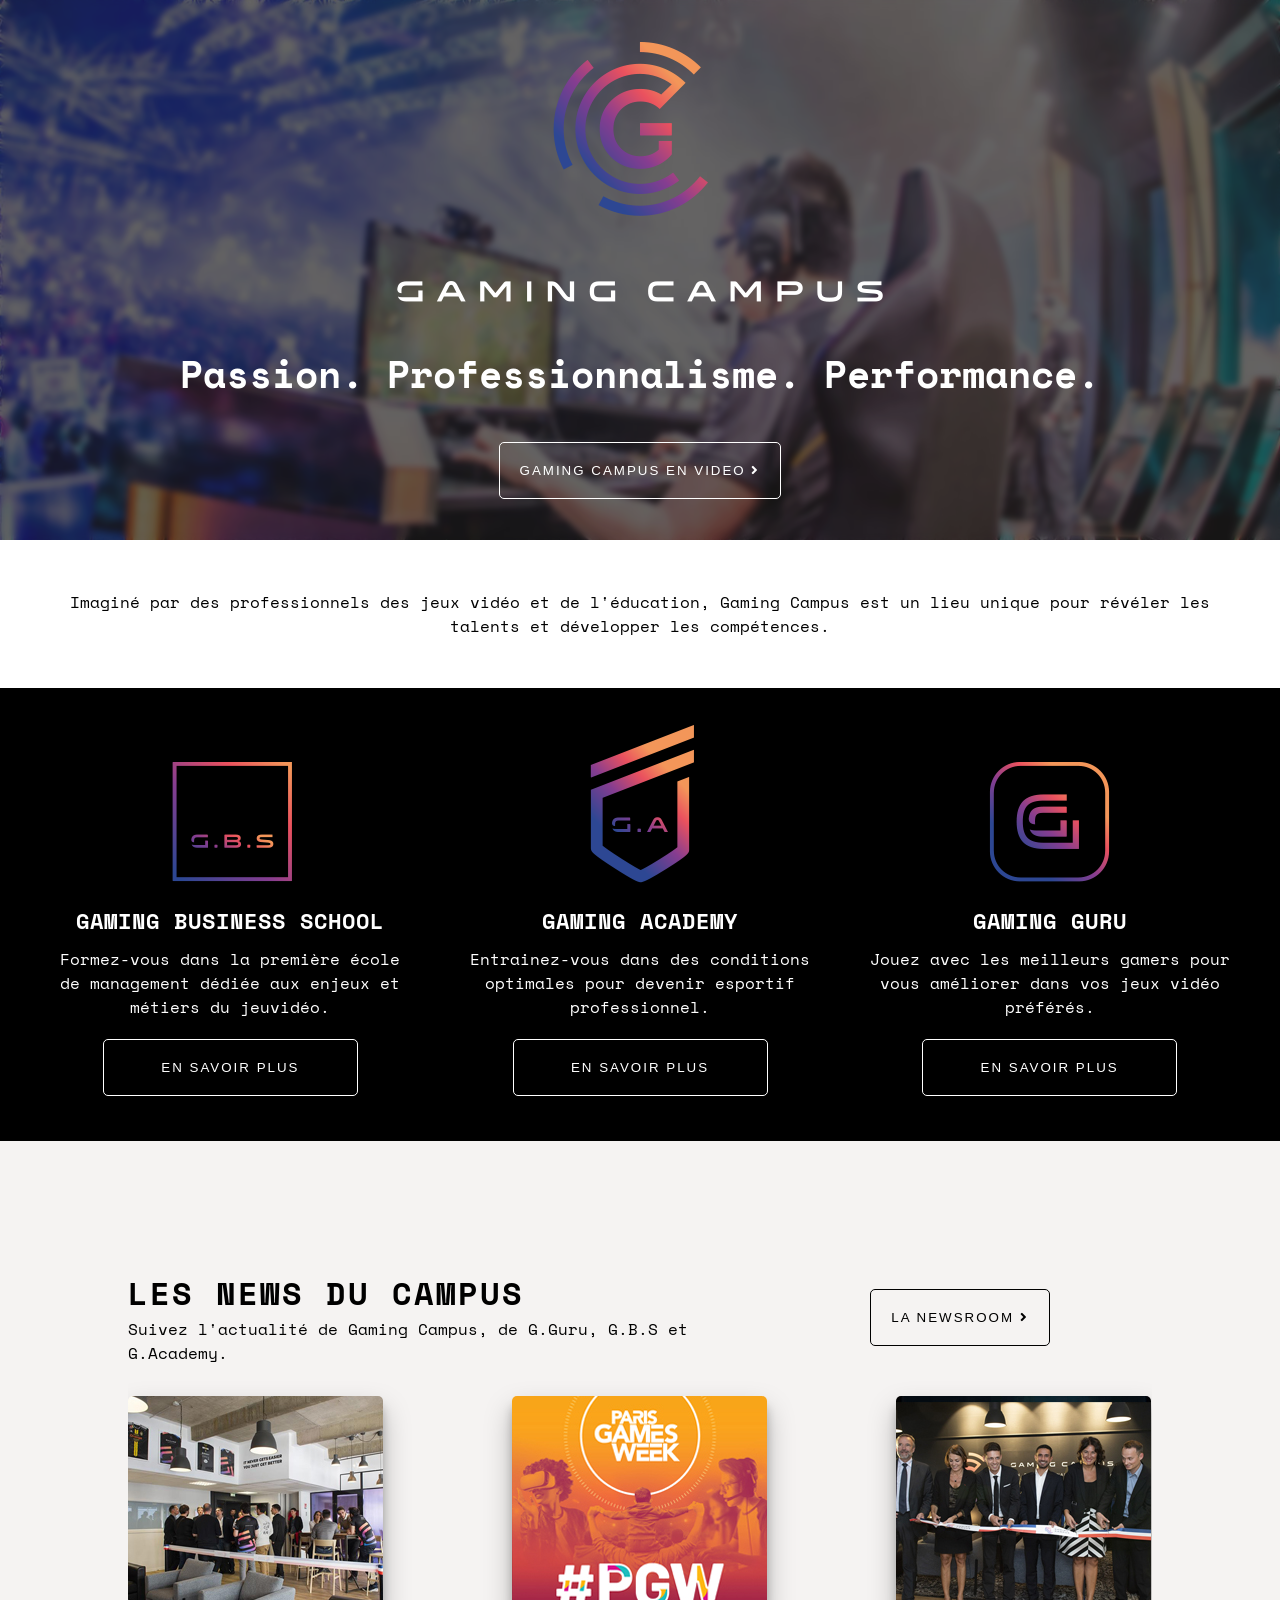
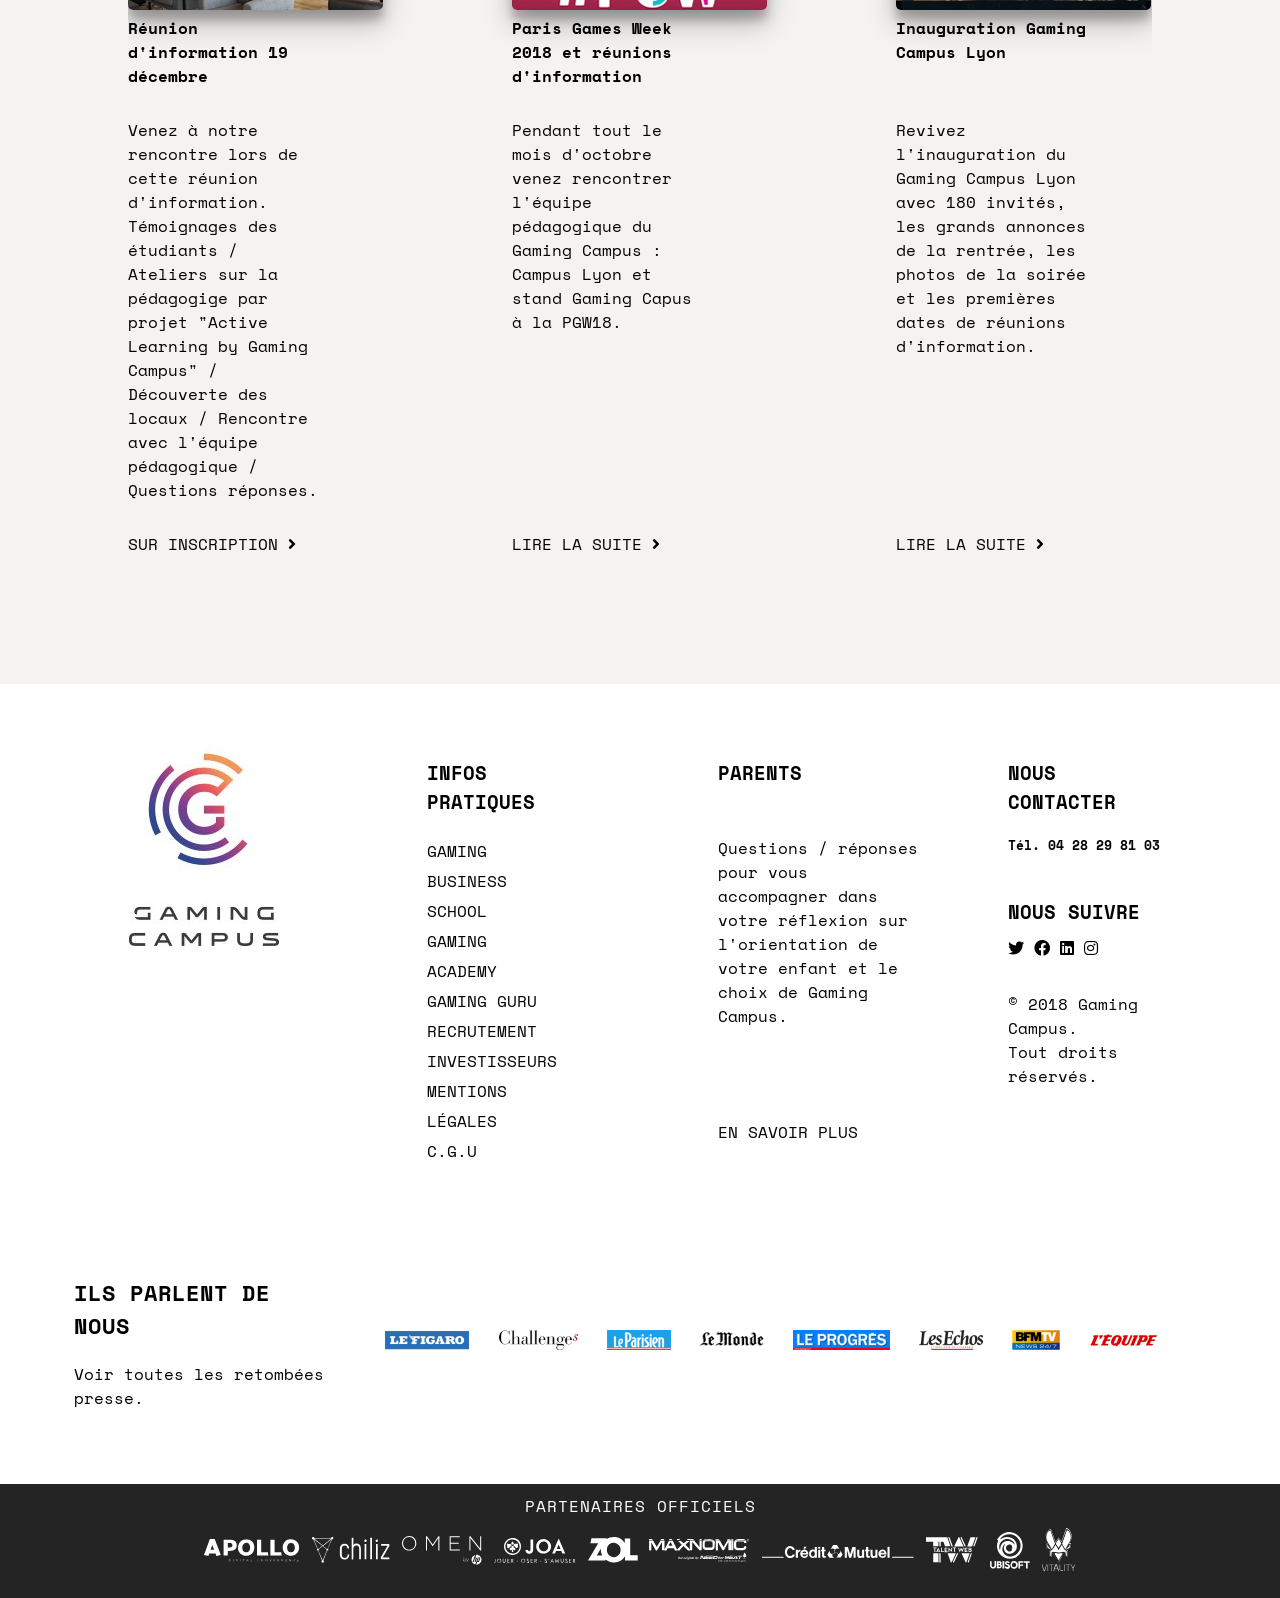
==== index.html @ 4fc49a89 "Initial commit" ====
<!DOCTYPE html>
<html lang="fr">

<head>
  <meta charset="UTF-8">
  <meta name="viewport" content="width=device-width, initial-scale=1.0">
  <meta http-equiv="X-UA-Compatible" content="ie=edge">

  <title>Gaming Campus</title>

  <link rel="stylesheet" href="https://use.fontawesome.com/releases/v5.8.2/css/all.css">
  <link href="./style.css" rel="stylesheet">
  <link rel="preconnect" href="https://fonts.googleapis.com">
  <link rel="preconnect" href="https://fonts.gstatic.com" crossorigin>
  <link href="https://fonts.googleapis.com/css2?family=Space+Mono:ital,wght@0,400;0,700;1,400;1,700&display=swap" rel="stylesheet">
  <link rel="icon" href="./assets/img/manette.png">

</head>

<body>
  <nav>
    <ul>
      <li>Accueil</li>
      <li>business school</li>
      <li>ecole esport</li>
      <li>cours de jeux vidéo</li>
      <li>le campus</li>
      <li>newsroom</li>
      <li>parents</li>
      <li class="language"><div id="language">FR</div>|<div id="language">EN</div></li>
    </ul>
  </nav>

  <header class="background-filter">
    <div class="main-header">
      <img src="./assets/img/logo-gc-hero.png" alt="logo">
      <h1>Passion. Professionnalisme. Performance.</h1>
      <button>gaming campus en video <i class="fas fa-angle-right"></i></button>
    </div>
  </header>

  <div class="header-text">
    <p>Imaginé par des professionnels des jeux vidéo et de l'éducation, Gaming Campus est un lieu unique pour révéler
      les talents et développer les compétences.</p>
  </div>

<section class="container-logo">
  <div class="cards-container">
        
      <!-- ********IMAGES******* -->
      <div class="i1">
      <img src="./assets/img/logo-gbs-home.png" alt="logo GBS">
      </div>
      <div class="i2">
      <img src="./assets/img/logo-ga-home.png" alt="logo gaming academy">
      </div>
      <div class="i3">
      <img src="./assets/img/logo-gg-home.png" alt="logo gaming guru">
      </div>
      
      <!-- ********TITLES******* -->
      <h3 class="t1">gaming business school</h3>
      <h3 class="t2">gaming academy</h3>
      <h3 class="t3">gaming guru</h3>

      <!-- ********PARAGRAPH******* -->
      <p class="p1">Formez-vous dans la première école de management dédiée aux enjeux et métiers du jeuvidéo.</p>
      <p class="p2">Entrainez-vous dans des conditions optimales pour devenir esportif professionnel.</p>
      <p class="p3">Jouez avec les meilleurs gamers pour vous améliorer dans vos jeux vidéo préférés.</p>
      
      <!-- ********BUTTON******* -->
      <button class="b1">en savoir plus</button>
      <button class="b2">en savoir plus</button>
      <button class="b3">en savoir plus</button>
      
  </div>
</section>

<section class="container-news">
  <div class="grid-news">
      
      <!-- ********HEADER-NEWS******* -->
      <div class="news">
        <h2>les news du campus</h2>
        <p>Suivez l'actualité de Gaming Campus, de G.Guru, G.B.S et G.Academy.</p>
      </div>
      <div class="newsroom">
        <button>la newsroom <i class="fas fa-angle-right"></i></button>
      </div>
      
      <div class="blank1"></div>

      <!-- ********NEW-CARD-1******* -->
      <div class="image1">
          <img src="./assets/img/ri8decembre.jpg" alt="réunion d'information">
      </div>
      <div class="title1">
        <h4>Réunion d'information 19 décembre</h4>
      </div>
      <div class="paragraphe1">
        <p>Venez à notre rencontre lors de cette réunion d'information. Témoignages des étudiants / Ateliers sur la pédagogige par projet "Active Learning by Gaming Campus" / Découverte des locaux / Rencontre avec l'équipe pédagogique / Questions réponses.</p>
      </div>
      <div class="link1">
        <a href="#">Sur inscription <i class="fas fa-angle-right"></i></a>
      </div>
      
      <!-- ********NEW-CARD-2******* -->
      <div class="image2">
        <img src="./assets/img/pgw18home.jpg" alt="inauguration GC Lyon">
      </div>
      <div class="title2">
        <h4>Paris Games Week 2018 et réunions d'information</h4>
      </div>
      <div class="paragraphe2">
        <p>Pendant tout le mois d'octobre venez rencontrer l'équipe pédagogique du Gaming Campus : Campus Lyon et stand Gaming Capus à la PGW18.</p>
      </div>
      <div class="link2">
        <a href="#">lire la suite <i class="fas fa-angle-right"></i></a>
      </div>
      
      <!-- ********NEW-CARD-3******* -->
      <div class="image3">
        <img src="./assets/img/inauguration_gaming_campus_photo.jpg" alt="inauguration GC Lyon">
      </div>
      <div class="title3">
        <h4>Inauguration Gaming Campus Lyon</h4>
      </div>
      <div class="paragraphe3">
        <p>Revivez l'inauguration du Gaming Campus Lyon avec 180 invités, les grands annonces de la rentrée, les photos de la soirée et les premières dates de réunions d'information.</p>
      </div>
      <div class="link3">
        <a href="#">lire la suite <i class="fas fa-angle-right"></i></a>
      </div>
      
  </div>
</section>

<section class="contact">
  <div class="contact-container">
      
      <!-- * *************main-logo****** * -->
      <div class="contact-img">
        <img src="./assets/img/logo-gc-footer.jpg" alt="logo-end">
      </div>
      
      <!-- /* *************info****** */ -->
      <h5 class="title-info">infos pratiques</h5>
      <ul class="infos-p">
        <li><a href="#">Gaming Business School</a></li>
        <li><a href="#">Gaming Academy</a></li>
        <li><a href="#">Gaming Guru</a></li>
        <li><a href="#">Recrutement</a></li>
        <li><a href="#">Investisseurs</a></li>
        <li><a href="#">Mentions légales</a></li>
        <li><a href="#">C.G.U</a></li>
      </ul>
      
      <!-- /* *************parent****** */ -->
      <h5 class="title-parent">parents</h5>
      <p class="parent-p">Questions / réponses pour vous accompagner dans votre réflexion sur l'orientation de votre enfant et le choix de Gaming Campus.</p>
      <a class="link-parent" href="#">En savoir plus</a>
      
      <!-- /* *************contact****** */ -->
      <h5 class="title-contact">nous contacter</h5>
      <div class="num-mail">
        <h6>Tél. 04 28 29 81 03</h6>
      </div>
      <div class="network">
        <h5>nous suivre</h5>
        <div class="footer-logos">
        <i class="fab fa-twitter"></i>
        <i class="fab fa-facebook"></i>
        <i class="fab fa-linkedin"></i>
        <i class="fab fa-instagram"></i>
        </div>
      </div>
      
      <div class="copyright">
        <p>© 2018 Gaming Campus.</p>
        <p>Tout droits réservés.</p>
      </div>
    
      <div class="blank"></div>

<!-- /* *************text-foot****** */ -->
      <div class="medias-text">
          <h3>ils parlent de nous</h3>
          <p>Voir toutes les retombées presse.</p>
      </div>

<!-- /* *************logo-foot****** */ -->
      <div class="medias-logos">
          <span class="img">
            <img src="./assets/img/figaro.png" alt="le figaro">
          </span>
          <span class="img">
            <img src="./assets/img/challenges.png" alt="challenges">
          </span>
          <span class="img">
            <img src="./assets/img/leparisien.png" alt="le parisien">
          </span>
          <span class="img">
            <img src="./assets/img/lemonde.png" alt="le monde">
          </span>
          <span class="img">
            <img src="./assets/img/progres.png" alt="le progrès">
          </span>
          <span class="img">
            <img src="./assets/img/echos.png" alt="les echos">
          </span>
          <span class="img">
            <img src="./assets/img/bfm.png" alt="BFM tv">
          </span>
          <span class="img">
            <img src="./assets/img/lepoint.png" alt="l'équipe">
          </span>
          <div class="img">
          </div>
      </div>
      
  </div>
</section>

<footer>
      <h3>partenaires officiels</h3>
      <ul>
        <li><img src="./assets/img/apollo.png" alt="apollo"></li>
        <li><img src="./assets/img/chiliz.png" alt="chiliz"></li>
        <li><img src="./assets/img/omen.png" alt="omen"></li>
        <li><img src="./assets/img/joa.png" alt="joa"></li>
        <li><img src="./assets/img/zol.png" alt="zol"></li>
        <li><img src="./assets/img/maxonomic.png" alt="maxndmic"></li>
        <li><img src="./assets/img/credit-mutuel.png" alt="credit mutuel"></li>
        <li><img src="./assets/img/talent-web.png" alt="TW"></li>
        <li><img src="./assets/img/ubisoft.png" alt="ubisoft"></li>
        <li><img src="./assets/img/vitality.png" alt="vitality"></li>
      </ul>
</footer>


</body>

</html>
---- style.css ----
* {
  box-sizing: border-box;
  padding: 0;
  margin: 0;
  outline: none;
}


body {
  font-family: "Space Mono", monospace;
  font-size: 1em;
  background-color: rgb(255, 255, 255);
}

ul {
  list-style-type: none;
}

p {
  padding: 0 20px;
}

/* ***************TITLES*************** */
h1 {
  color: white;
  margin: 20px 0;
  padding: 0 20px;
  font-size: 2.4rem;
  text-align: center;
}

h2 {
  color: rgb(0, 0, 0);
  text-transform: uppercase;
  font-size: 2rem;
  letter-spacing: 2px;
}

h3 {
  color: rgb(255, 255, 255);
  text-transform: uppercase;
  letter-spacing: 1px;
  font-size: 1.4rem;
  padding: 10px 10px;
}

h5 {
    font-size: 1.2rem;
    text-transform: uppercase;
    padding: 10px 0;
}

h6 {
  font-size: 0.8rem;
}

/* ***************BUTTON*************** */
button {
  border: 1px solid white;
  border-radius: 5px;
  text-decoration: none;
  text-transform: uppercase;
  color: white;
  background-color: transparent;
  padding: 20px 20px;
  margin: 20px 0;
  letter-spacing: 2px; 
  transition: transform 0.6s ease;     
}

button:hover {
  background-color: white;
  color: black;
  transform: scale(1.2);
}

/* ***************ANCHOR*************** */
a, a:visited {
  text-decoration: none;
  color: black;
  text-transform: uppercase;
  transition: letter-spacing 0.8s ease;
}

a:hover {
    color:rgb(16, 81, 244) ;
}

/* **********NAV-BAR************** */
nav {
  display: flex;
  justify-content: center;
  overflow: hidden;
  width: 100%;
}

nav ul {
  display: flex;
  justify-content: space-around;
  width: 80%;
  max-width: 1200px;
} 

nav li {
  display: flex;
  align-items: center;
  min-height: 10dvh;
  font-weight: 700;
  text-transform: uppercase;
  letter-spacing: 1px;
  box-shadow: inset 0 4px 0 transparent;
  transition: font-size 0.3s ease;
}

nav li:hover {
  box-shadow: inset 0 4px 0 rgb(16, 81, 244);
  color: rgb(16, 81, 244);
  transition: 0.8s;
  font-size: 1.4rem;
} 


/* ***************FR-EN*************** */
.language:hover {
  box-shadow: inset 0 4px 0 rgba(16, 81, 244, 0);
  transition: 0s;
  color: black;
}

.language {
  align-self: center;
  background-color: rgb(196, 193, 193);
  color: black;
  border-radius: 50px;
  padding: 0 20px;
  min-height: 30%;
  box-shadow: inset 0 4px 0 transparent;
} 

#language {
  align-self: center;
  background-color: rgb(196, 193, 193);
  min-height: 30%;
  box-shadow: inset 0 4px 0 transparent;
  transition: font-size 0.3s ease;
}  

#language:hover {
  transition: 0.4s;
  color: white;
  font-size: 1.4rem;
}

/* **************HEADER*************************** */

header {
  background-image: url(./assets/img/bg.jpg);
  background-position: center;
  overflow: hidden;
}

.background-filter::after {
  -webkit-backdrop-filter: blur(3px);
  backdrop-filter: blur(3px);
  content: "";
  display: block;
  position: absolute;
  width: 100%; height: 100%;
  top: 0;
  background-color: rgba(150, 147, 147, 0.145);
}
  
.background-filter {
  position: relative;
}

.main-header {
  display: flex;
  flex-direction: column;
  justify-content: center;
  align-items: center;
  min-height: 60dvh;
  position: relative;
  z-index: 1;
}

.main-header img {
  padding: 20px;
}

#logo {
    margin: 10px 0;
}

/* ***************HEADER-TEXT***************** */

.header-text {
  display: flex;
  justify-content: center;
  align-items: center;
  text-align: center;
}

.header-text p {
  padding: 50px;
}

/* **************SECTION-CARDS***************** */
.container-logo {
  background-color: rgb(0, 0, 0);
  display: grid;
  justify-content: center;
  padding: 2%;
}

.cards-container {
  display: grid;
  overflow: hidden;
  grid-template-columns: repeat(12, auto);
  grid-template-rows: repeat(5, auto);
  grid-template-areas: 
  ". i1 i1 . . i2 i2 . . i3 i3 ."
  "t1 t1 t1 t1 t2 t2 t2 t2 t3 t3 t3 t3"
  "p1 p1 p1 p1 p2 p2 p2 p2 p3 p3 p3 p3"
  ". b1 b1 . . b2 b2 . . b3 b3 .";
  text-align: center;
  max-width: 1800px;
}

.i1, .i2, .i3,.b1, .b2, .b3, .t1, .t2, .t3, .p1, .p2, .p3 {
  display: grid;
  justify-content: center;
  align-items: center;
}

.i1, .i2, .i3 {
  padding: 10px 0;
}

.p1, .p2, .p3 {
  color: white;
}

  /* *********logo-card******** */
  .i1 {
    grid-area: i1 ;
  }
  .i2 {
    grid-area: i2 ;
  }
  .i3 {
    grid-area: i3 ;
  }

  /* *********title-card******** */
  .t1 {
    grid-area: t1;
  }
  .t2 {
    grid-area: t2 ;
  }
  .t3 {
    grid-area: t3 ;
  }

  /* *********p-card******** */
  .p1 {
    grid-area: p1 ;
  }
  .p2 {
    grid-area: p2 ;
  }
  .p3 {
    grid-area: p3 ;
  }

  /* *********button-card******** */
  .b1 {
    grid-area: b1;
  }

  .b2 {
    grid-area: b2;
  }

  .b3 {
    grid-area: b3;
  }

/* *****************SECTION-NEWS****************** */
.container-news {
  display: grid;
  justify-content: center;
  align-items: center;
  padding: 10%;
  background-color: rgb(245, 243, 242);
}

.container-news p {
  padding: 0;
}

.paragraphe1 p,  .paragraphe2 p, .paragraphe3 p{
  padding: 30px 0;
}

.grid-news img {
  border-radius: 5px;
  box-shadow: rgba(0, 0, 0, 0.25) 0px 14px 28px, rgba(0, 0, 0, 0.22) 0px 10px 10px;
}

.grid-news {
  display: grid;
  overflow: hidden;
  max-width: 1800px;
  grid-template-columns: repeat(16, 1fr);
  grid-template-rows: repeat(13, auto);
  grid-template-areas: 
  "n1 n1 n1 n1 n1 n1 n1 n1 n1 n1 b1 b1 b1 b1 b1 b1"
  "bl bl bl bl bl bl bl bl bl bl bl bl bl bl bl bl"
  "i1 i1 i1 i1 . . i2 i2 i2 i2 . . i3 i3 i3 i3"
  "i1 i1 i1 i1 . . i2 i2 i2 i2 . . i3 i3 i3 i3"
  "i1 i1 i1 i1 . . i2 i2 i2 i2 . . i3 i3 i3 i3"
  "i1 i1 i1 i1 . . i2 i2 i2 i2 . . i3 i3 i3 i3"
  "h1 h1 h1 . . . h2 h2 h2 . . . h3 h3 h3 ."
  "p1 p1 p1 . . . p2 p2 p2 . . . p3 p3 p3 ."
  "p1 p1 p1 . . . p2 p2 p2 . . . p3 p3 p3 ."
  "p1 p1 p1 . . . p2 p2 p2 . . . p3 p3 p3 ."
  "l1 l1 l1 l1 . . l2 l2 l2 . . . l3 l3 l3 l3";
}

  /* **************header_news_1************* */

  .news {
    grid-area: n1;
  }

  .newsroom {
    grid-area: b1;
    display: grid;
    justify-content: center;
  }

  .newsroom button {
    color: black;
    border-color: black;
  }
  
  .newsroom button:hover {
    background-color: black;
    color: rgb(255, 255, 255);
    transform: scale(1.2);
  }

  .blank1 {
    padding: 15px;
    grid-area: bl;
  }

  /* **************card_news_1************* */

  .image1 {
    grid-area: i1;
  }
  .title1 {
    grid-area: h1;
  }
  .paragraphe1 {
    grid-area: p1;
  }
  .link1 {
    grid-area: l1;
  }
  /* **************card_news_2************* */

  .image2 {
    grid-area: i2;
  }
  .title2 {
    grid-area: h2;
  }
  .paragraphe2 {
    grid-area: p2;
  }
  .link2 {
    grid-area: l2;
  }
  /* **************card_news_3************* */

  .image3 {
    grid-area: i3;
  }
  .title3 {
    grid-area: h3;
  }
  .paragraphe3 {
    grid-area: p3;
  }
  .link3 {
    grid-area: l3;
  }

/* *****************CONTACT****************** */
.contact {
  display: grid;
  justify-content: center;
  align-content: center;
}

.contact-container {
  display: grid;
  overflow: hidden;
  max-width: 1800px;
  grid-template-columns: repeat(16, 1fr);
  grid-template-rows: repeat(8, auto);
  grid-template-areas: 
  ". i1 i1 . . t1 t1 . . t2 t2 . . t3 t3 ."
  ". i1 i1 . . p1 p1 . . p2 p2 p2 . num num num"
  ". i1 i1 . . p1 p1 . . p2 p2 p2 . net net net"
  ". i1 i1 . . p1 p1 . . p2 p2 p2 . cop cop cop"
  ". . . . . p1 p1 . . l1 l1 l1 . . . ."
  "bl bl bl bl bl bl bl bl bl bl bl bl bl bl bl bl"
  "med med med med log log log log log log log log log log log log"
  "med med med med log log log log log log log log log log log log";
  padding: 5%;
  gap: 10px;
}

  /* *************main-logo****** */
  .contact-img {
    display: grid;
    justify-content: center;
    grid-area: i1;
  }

  /* *************info****** */
  .title-info {
    grid-area: t1;
    
  }

  .infos-p {
    grid-area: p1;
  }

  .infos-p li {
    line-height: 30px;
  }

  /* *************parent****** */
  .title-parent {
    grid-area: t2;
  }
  .parent-p {
    grid-area: p2;
    padding: 0;
  }
  .link-parent {
    grid-area: l1;
  }


  /* *************contact****** */
  .title-contact{
    grid-area: t3;
  }
  .num-mail {
    grid-area: num;
    text-wrap: wrap;
  }
  .network {
    grid-area: net;
  }
  .copyright{
    grid-area: cop;
  }
  .copyright p {
    padding: 0;
  }

/* *********blank******** */
  .blank {
  grid-area: bl;
  padding: 40px;
  }

  /* *************text-foot****** */
  .medias-text {
    grid-area: med;
  }

  .medias-text h3, .medias-text p {
    color: black;
    padding: 10px 10px;
  }


  /* *************logo-foot****** */
  .medias-logos{
    display: flex;
    justify-content: space-evenly;
    align-self: center;
    flex-wrap: wrap;
    grid-area: log;
  }

/* *****************FOOTER************* */

footer {
  background-color: rgb(37, 36, 36);
  display: flex;
  flex-direction: column;
  align-items: center;
  justify-content: center;
  padding: 0 0 20px 0;
}

footer h3 {
  font-size: 1rem;
  font-weight: 200;
  padding: 20 0 20px 0;
}


footer ul {
  display: flex;
  flex-wrap: wrap;
  align-items: center;
  justify-content: space-evenly;
  width: 70%;
  max-width: 1800px;
}

@media screen and (max-width: 1300px) {
  nav {
    height: 0;
  }
}

@media screen and (max-width: 890px) {
  .cards-container {
    display: grid;
    grid-template-columns: repeat(4, 1fr);
    grid-template-rows: repeat(12, auto);
    grid-template-areas: 
    ". i1 i1 ."
    " . t1 t1 ."
    ". p1 p1 ."
    ". b1 b1 ."
    ". i2 i2 ."
    " . t2 t2 ."
    ". p2 p2 ."
    ". b2 b2 ."
    ". i3 i3 ."
    " . t3 t3 ."
    ". p3 p3 ."
    ". b3 b3 ."
   ;
    text-align: center;
  }
}

@media screen and (max-width: 890px) {

   .grid-news {
    display: grid;
    gap: 10px;
    grid-template-columns: repeat(4, 1fr);
    grid-template-rows: repeat(14, auto);
    grid-template-areas:
    "n1 n1 n1 n1"
    ". b1 b1 ."
    ". i1 i1 ."
    "h1 h1 h1 h1"
    "p1 p1 p1 p1"
    "l1 l1 l1 l1"
    ". i2 i2 ."
    "h2 h2 h2 h2"
    "p2 p2 p2 p2"
    "l2 l2 l2 l2"
    ". i3 i3 ."
    "h3 h3 h3 h3"
    "p3 p3 p3 p3"
    "l3 l3 l3 l3"
    ;
   }
   .contact-img img {
    height: 0;
   }

   .contact-container {
    display: grid;
    grid-template-columns: repeat(8,1fr);
    grid-template-rows: repeat(8,auto);
    grid-template-areas: 
    ". t2 t2 . . . t1 t1"
    ". p2 p2 p2 . . p1 p1"
    ". l1 l1 . . . . ."
    ". t3 t3 . . . net net"
    ". num num num . . cop cop"
    ". med med med med log log log"
    ". med med med med log log log"
    ". med med med med log log log";
   }
}


@media screen and (max-width: 530px) {
  .main-header img {
    width: 100%;
  }
}
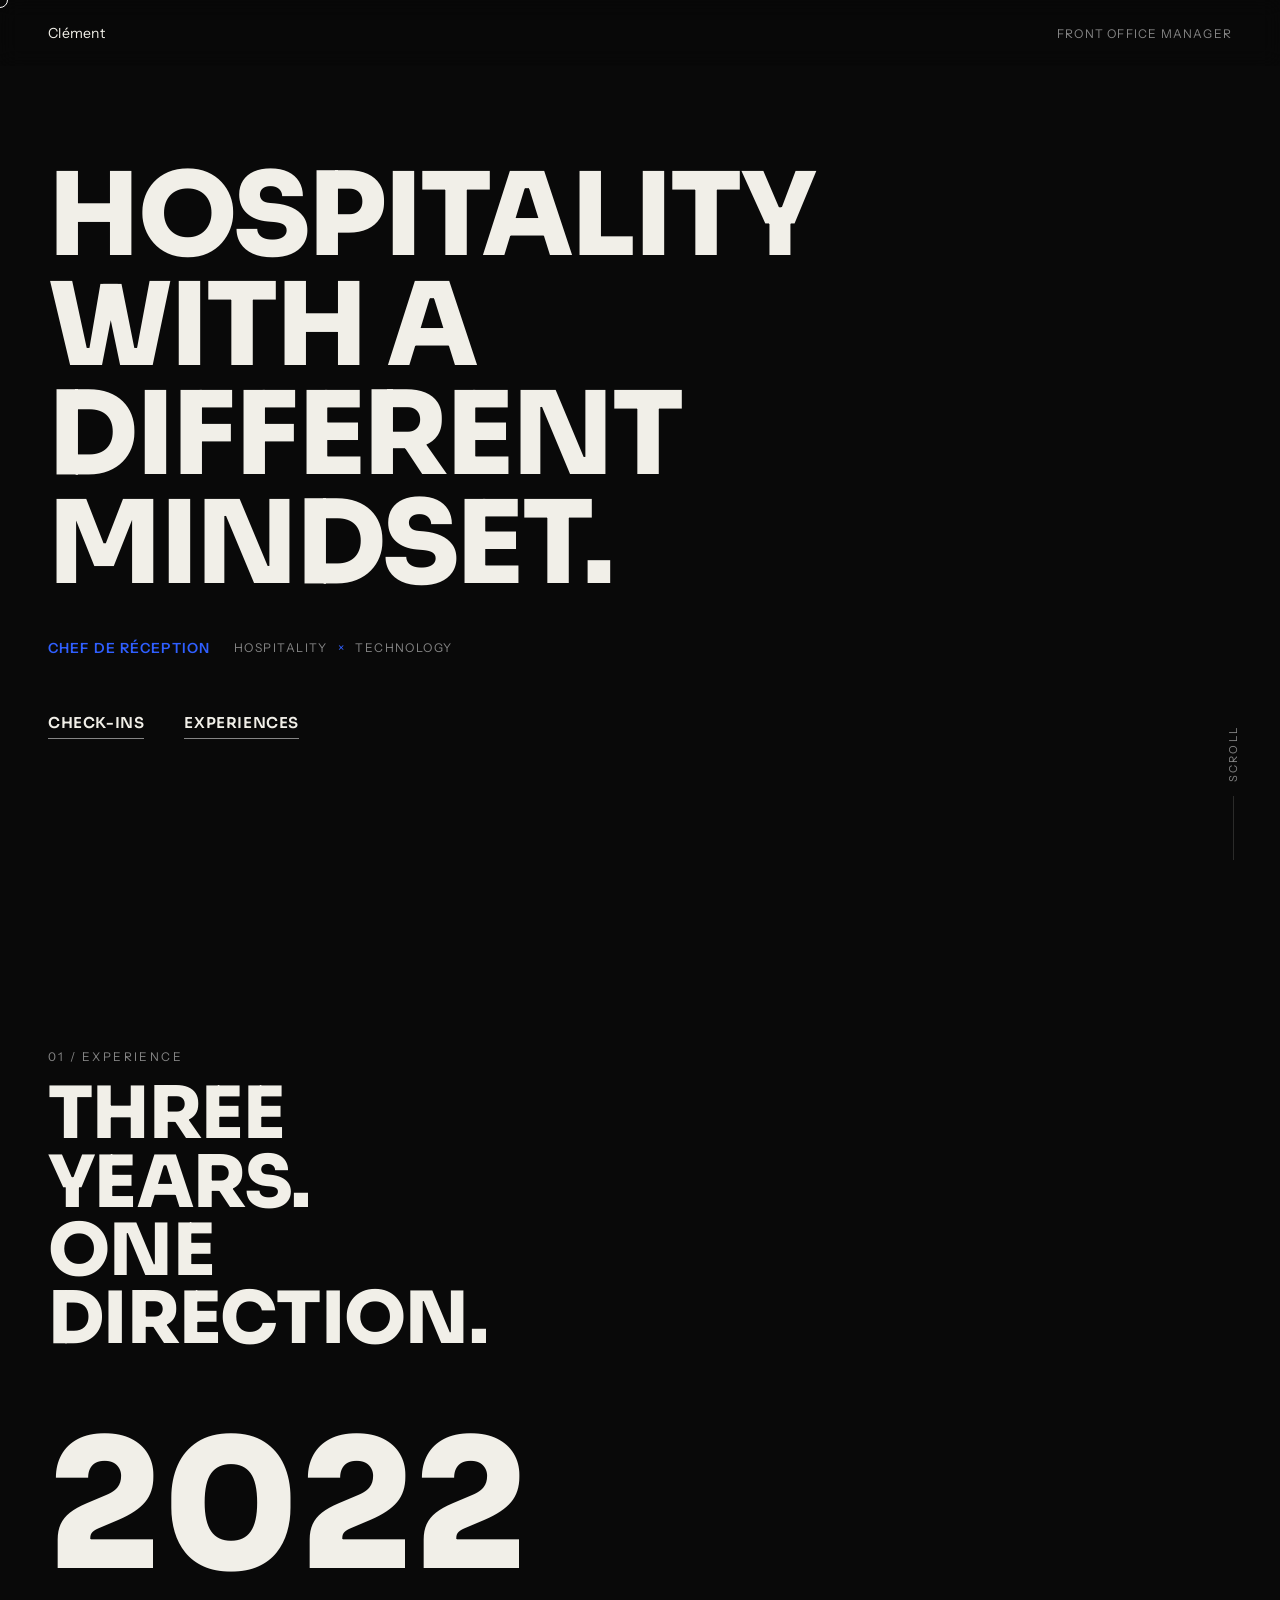
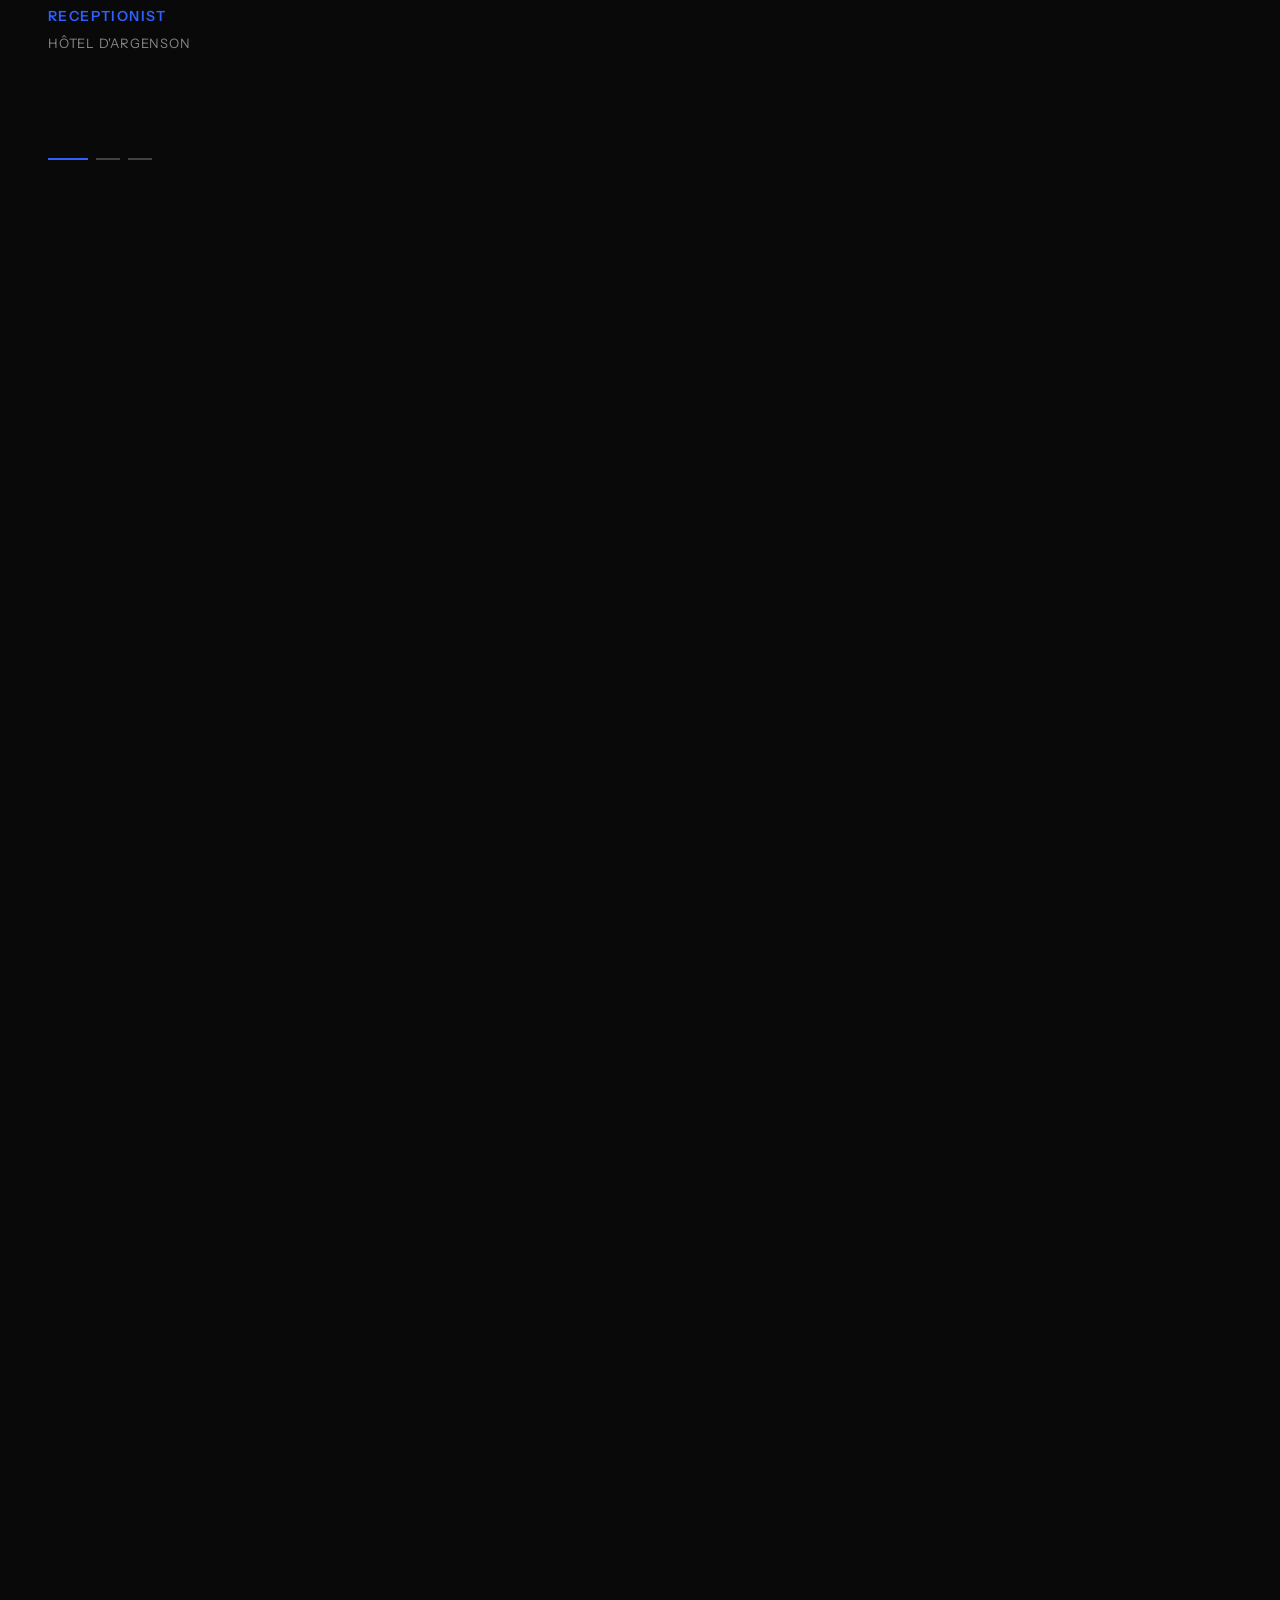
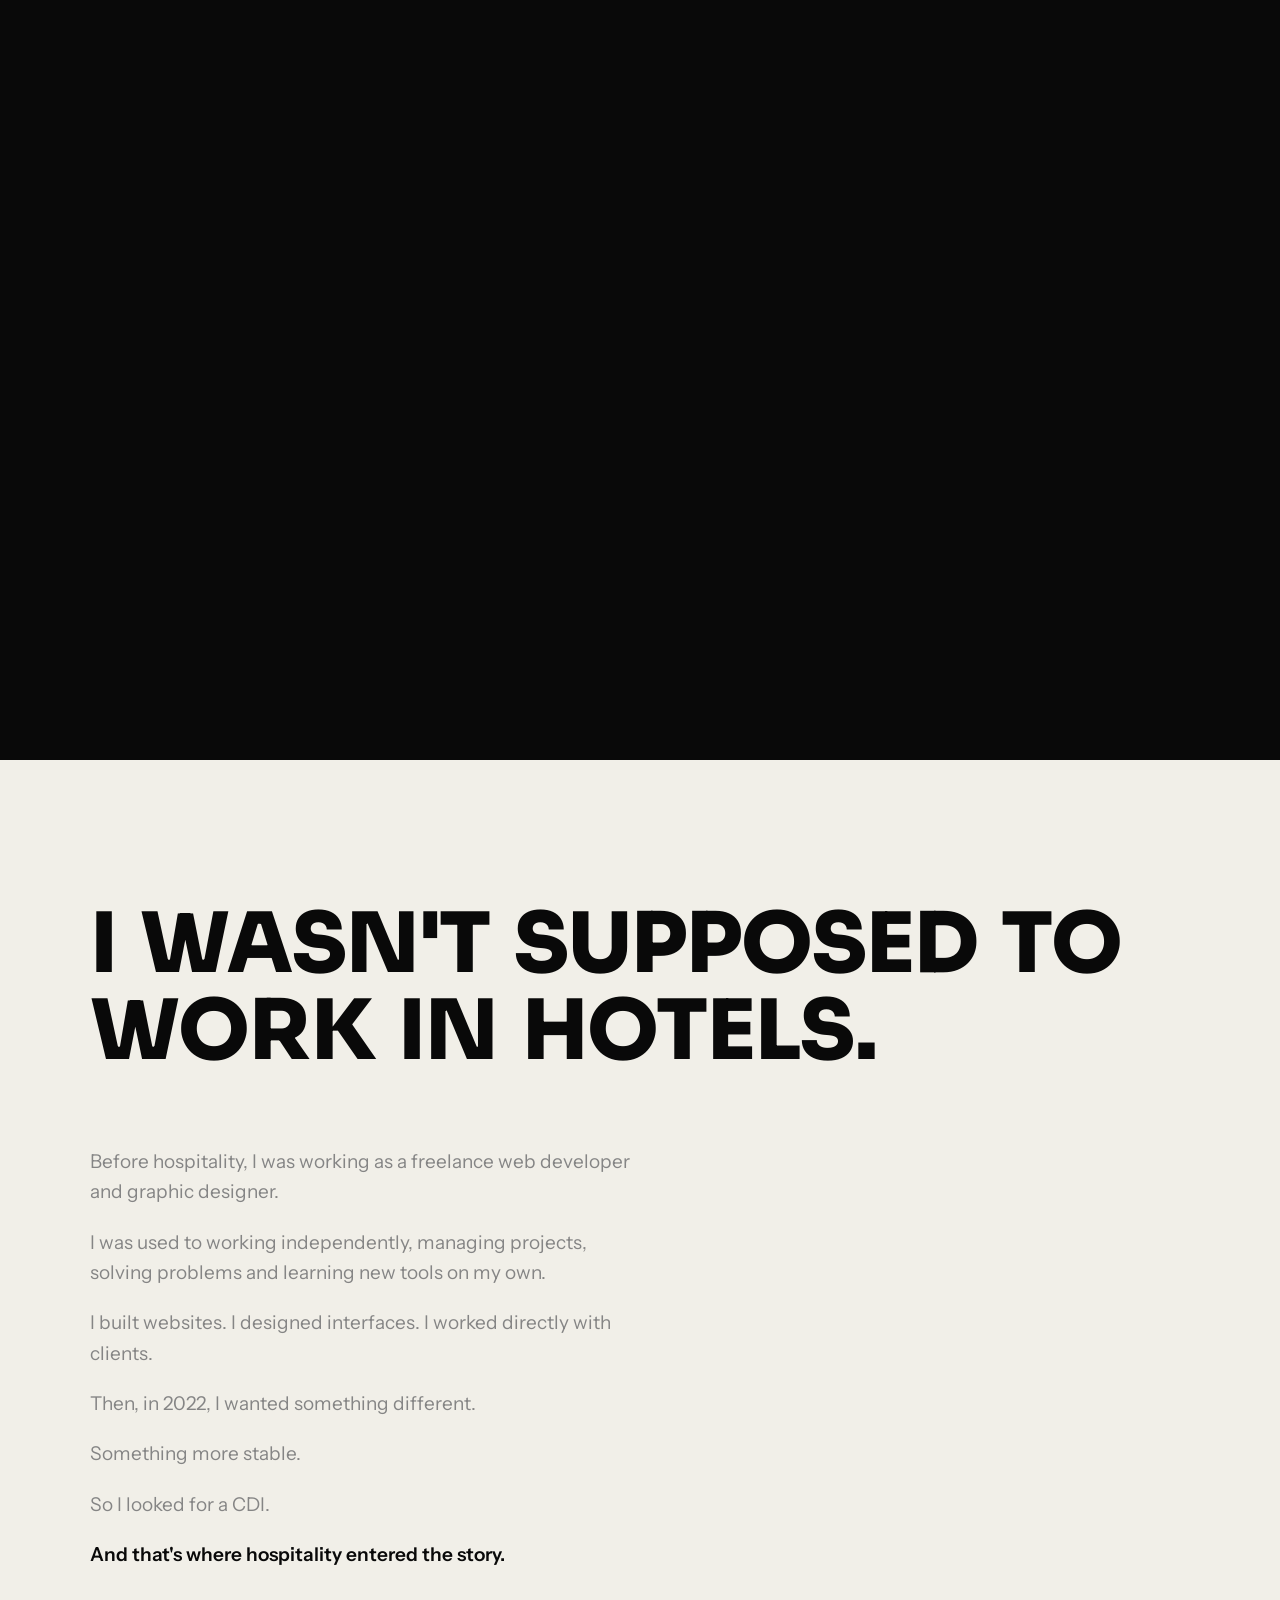
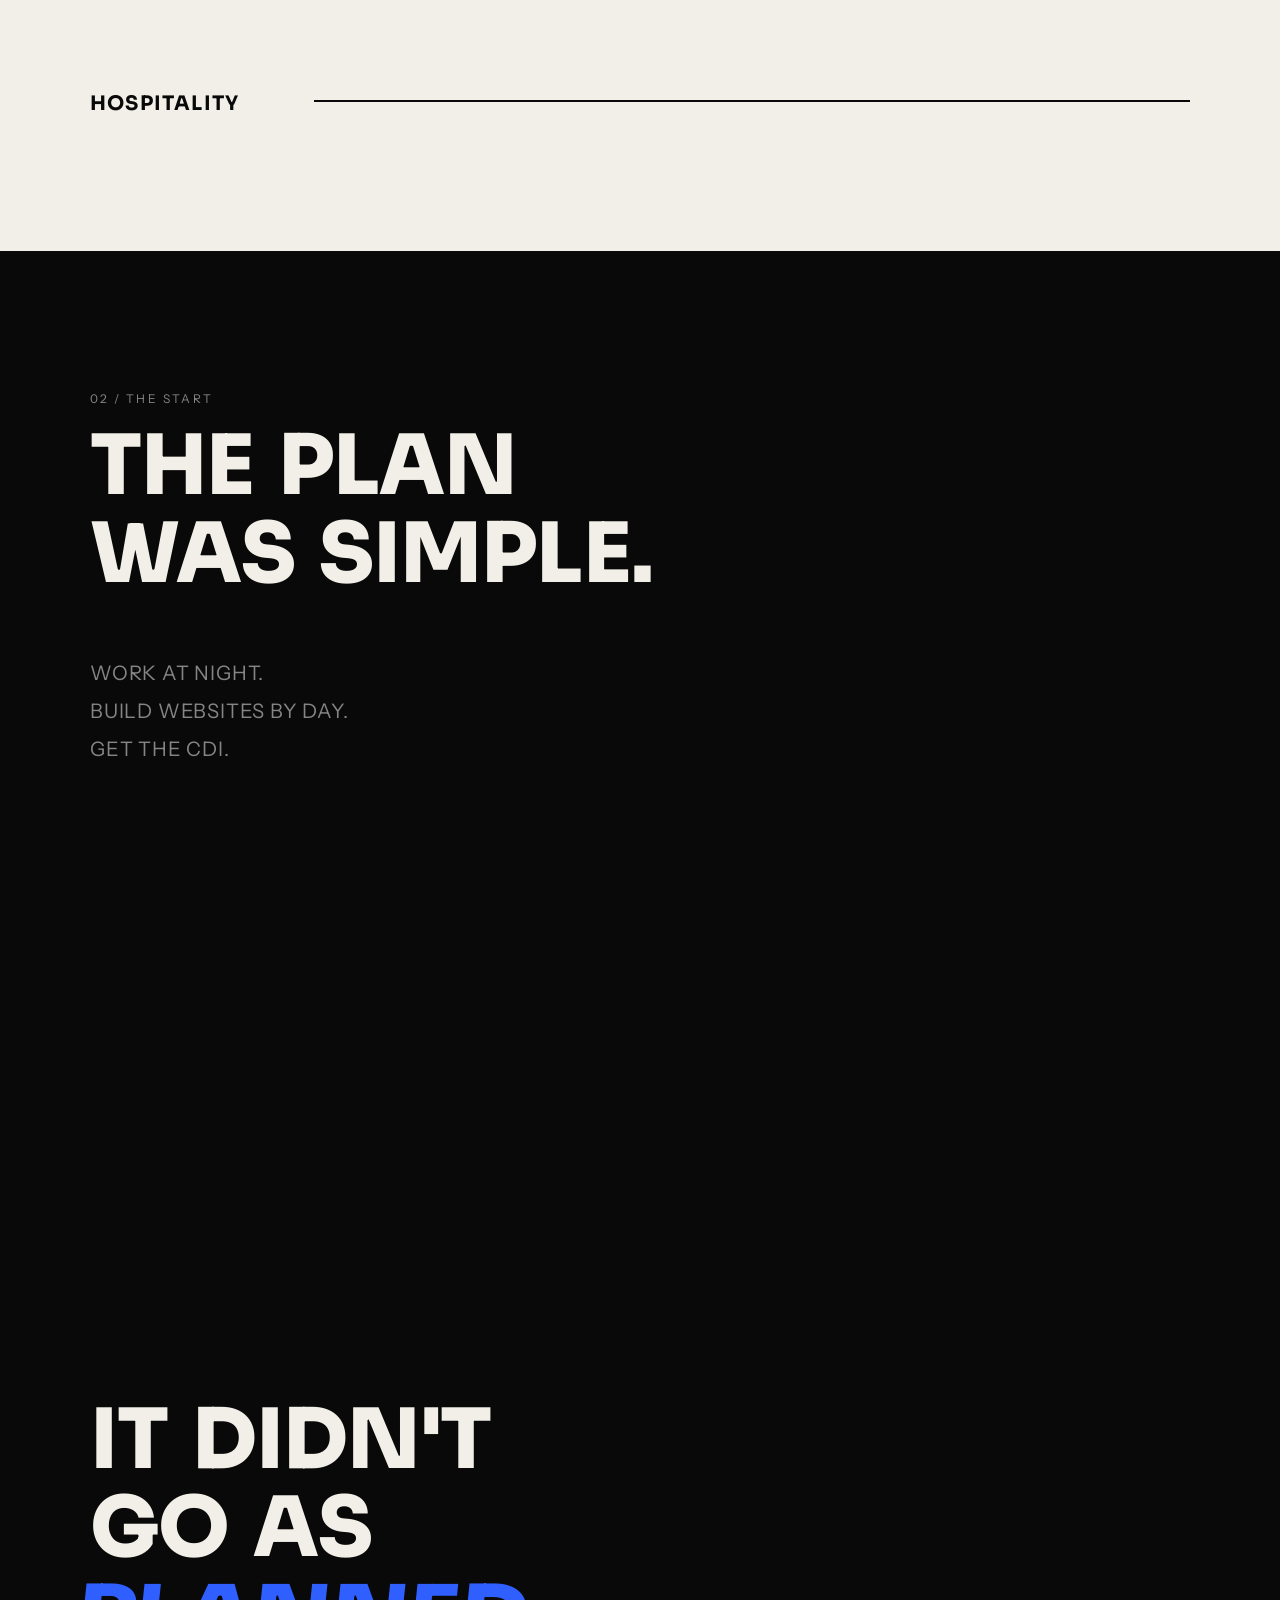
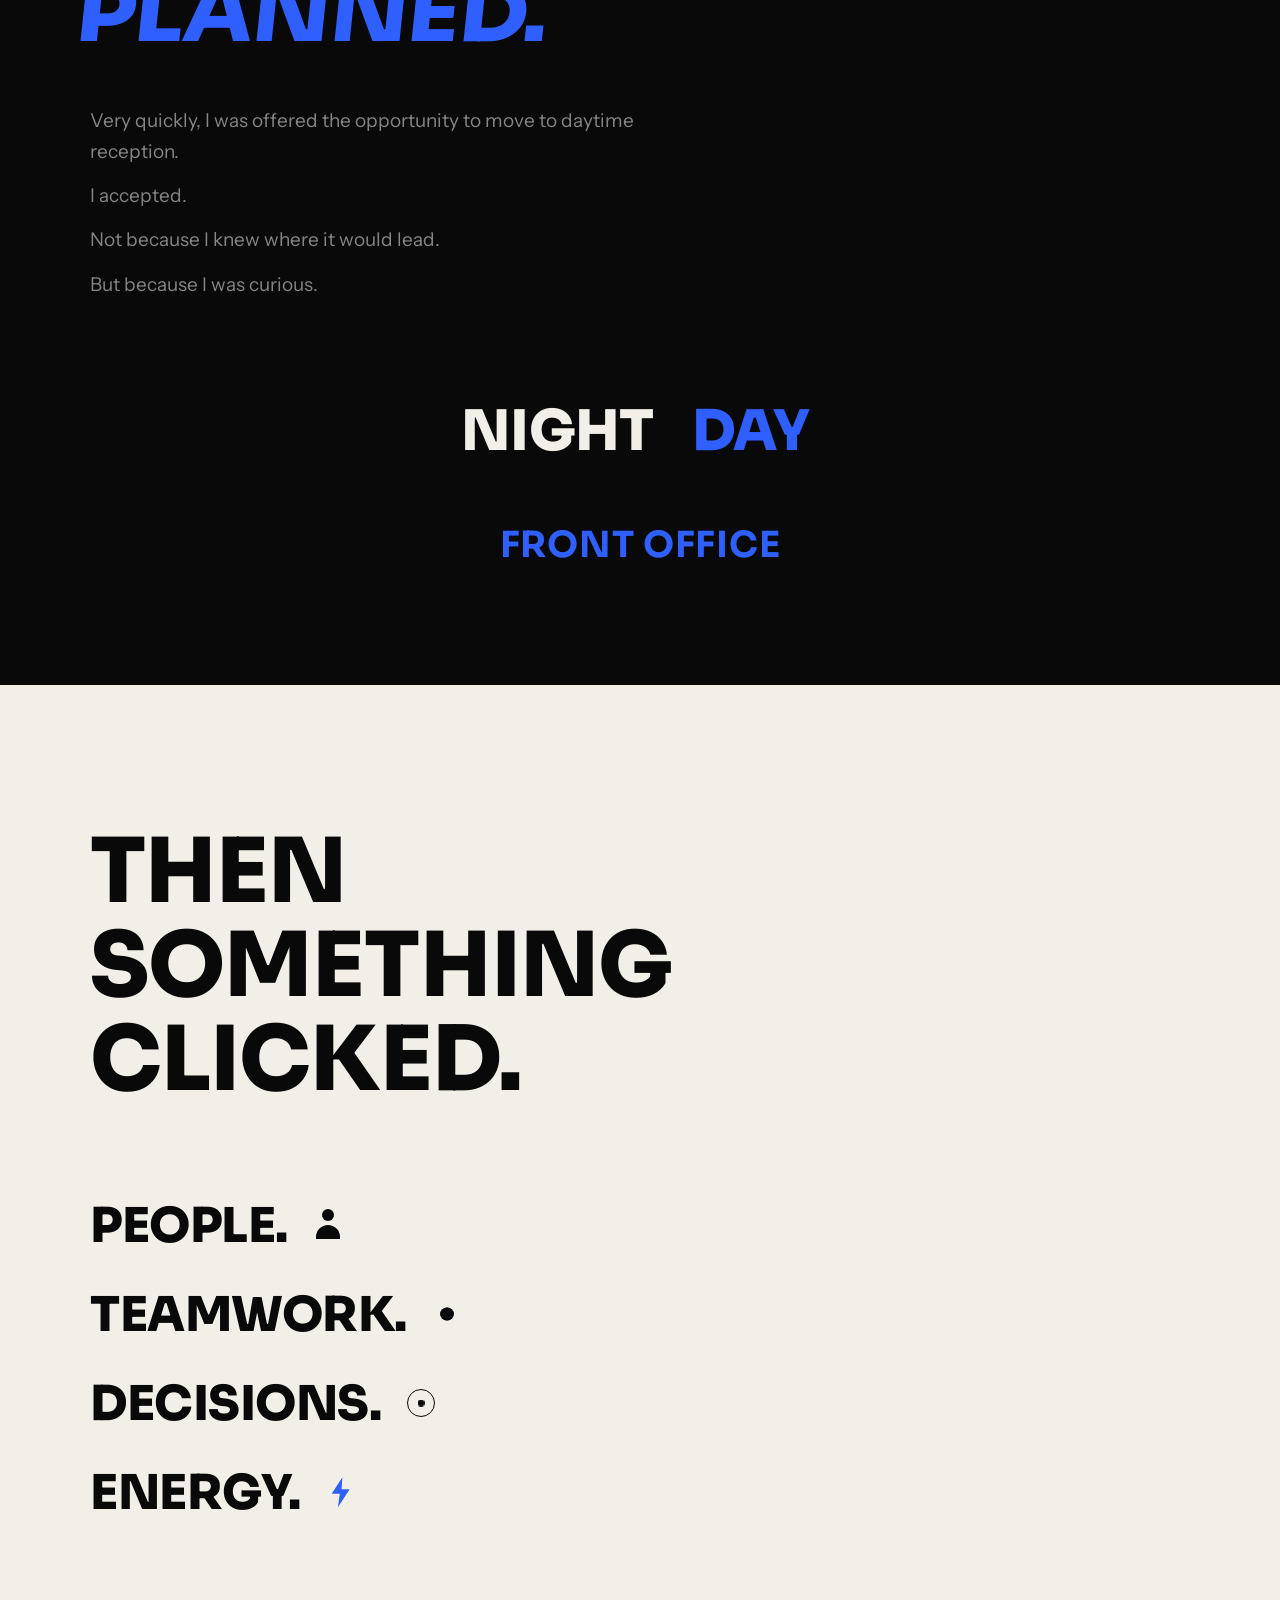
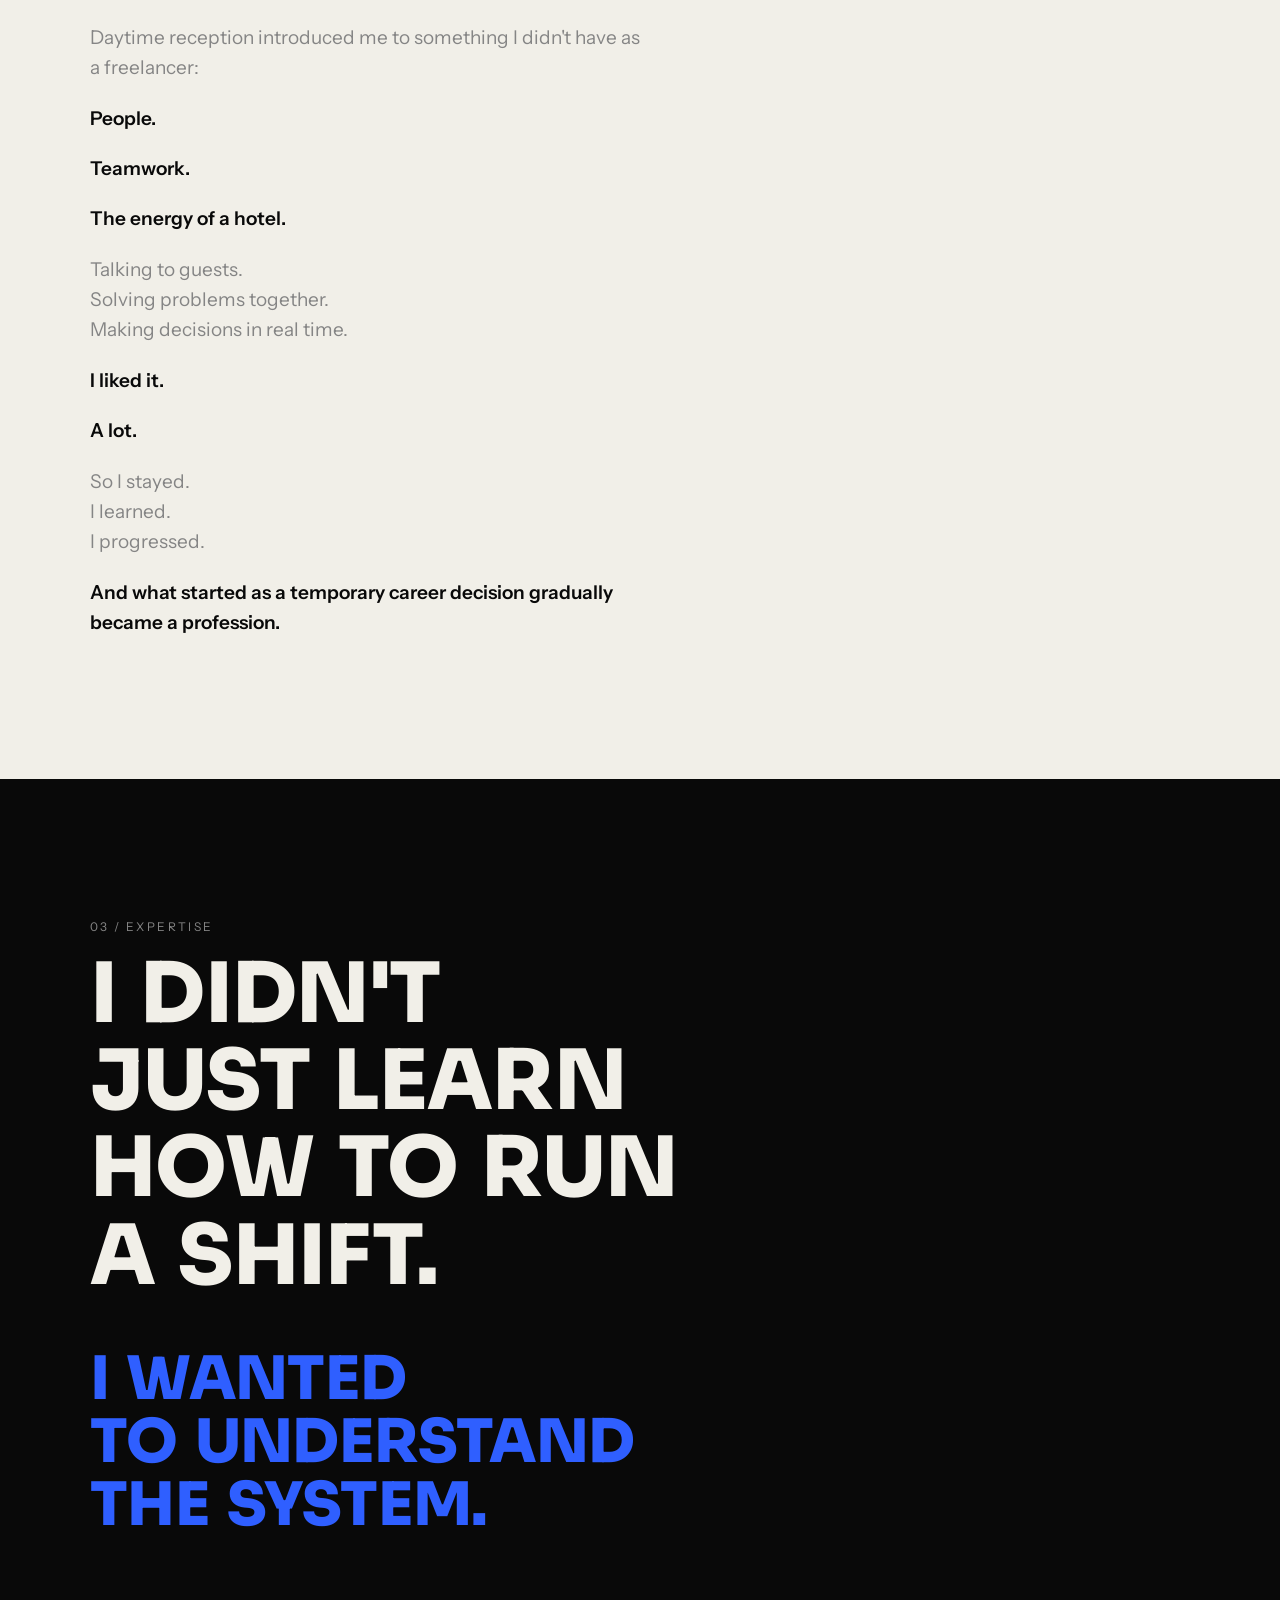
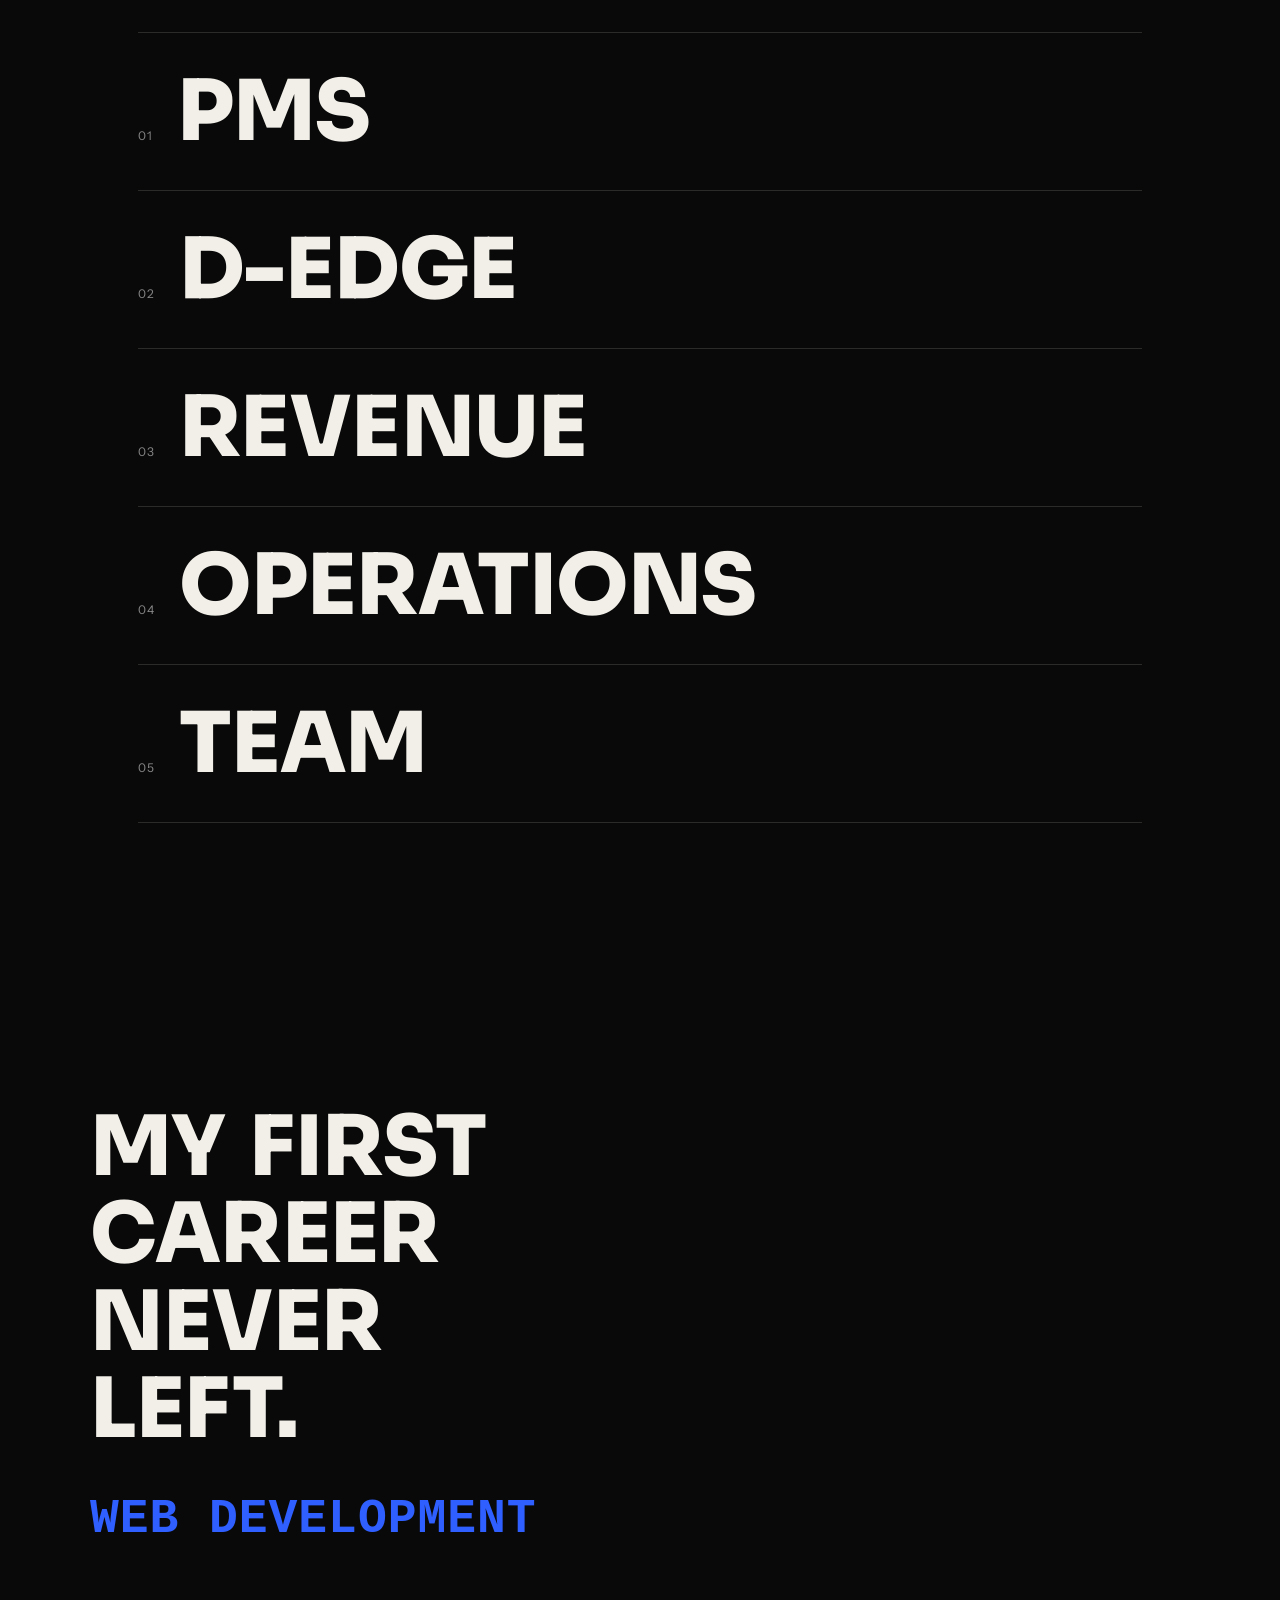
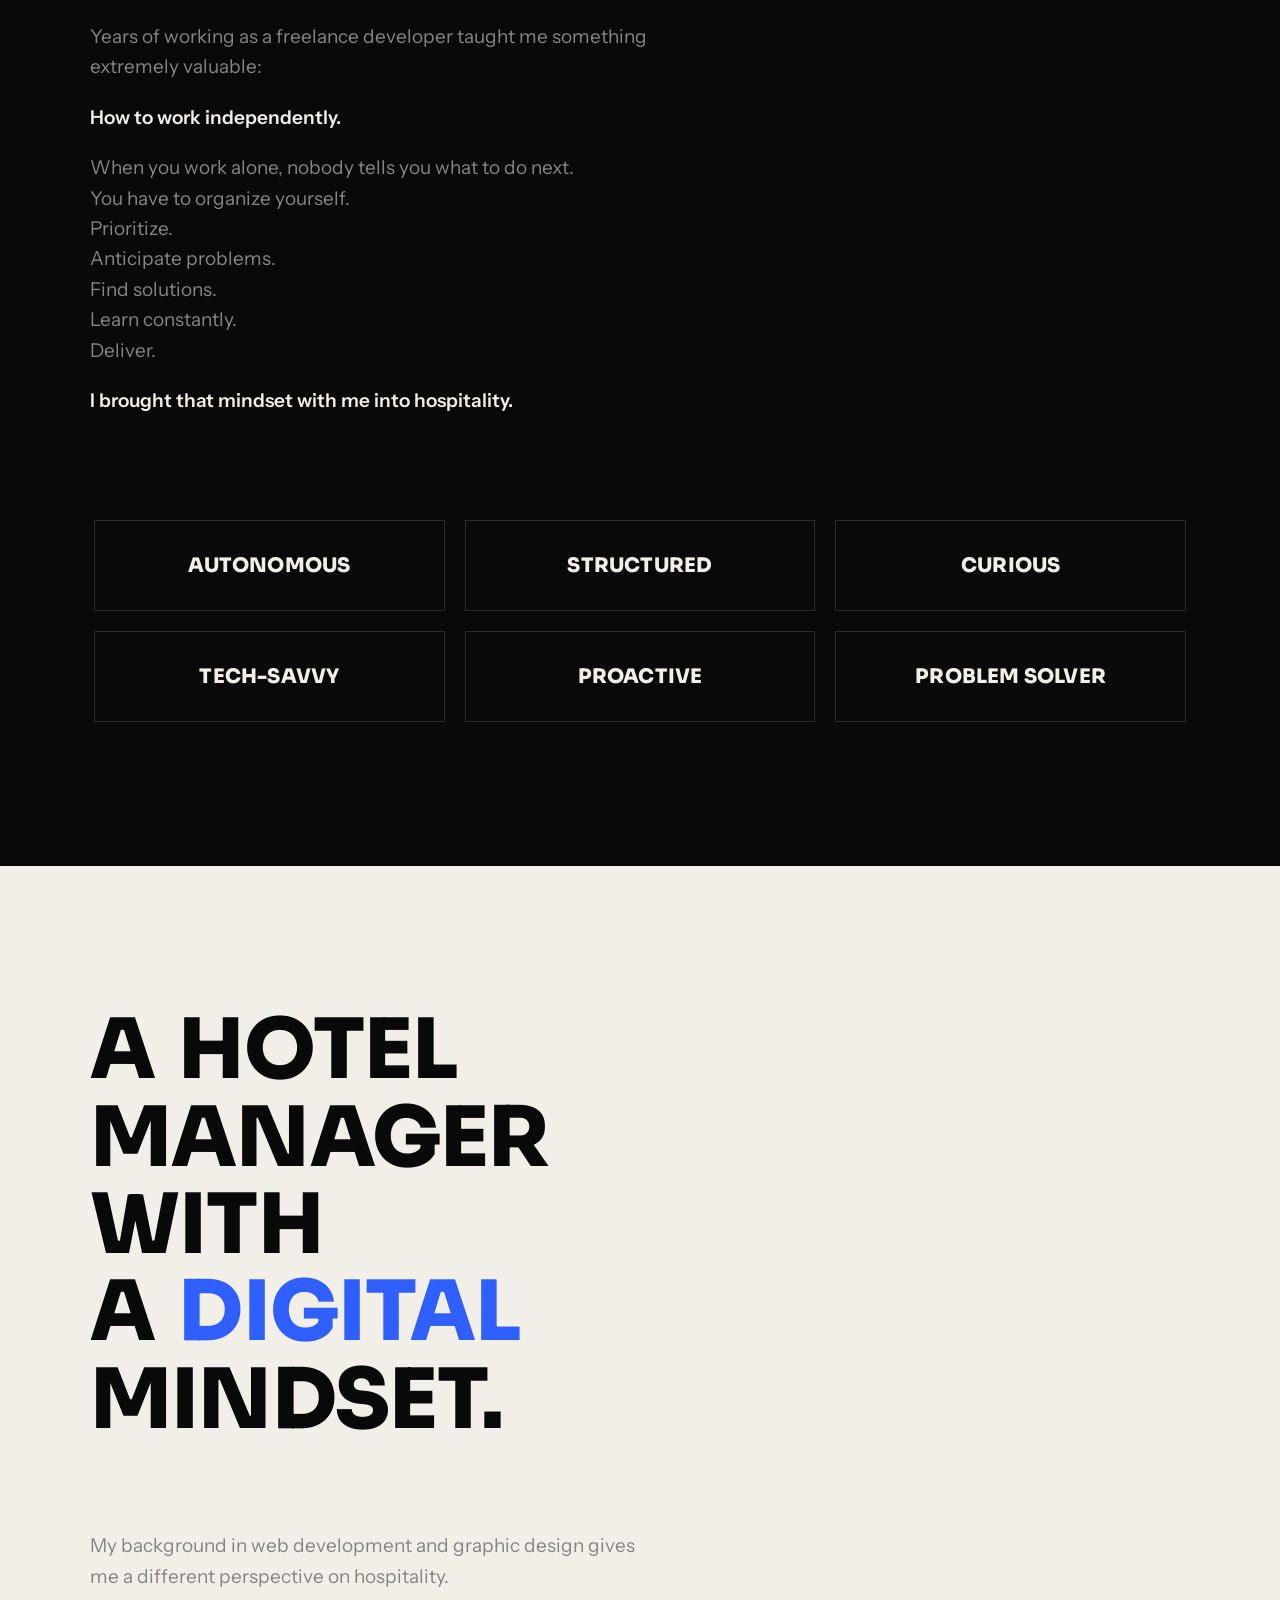
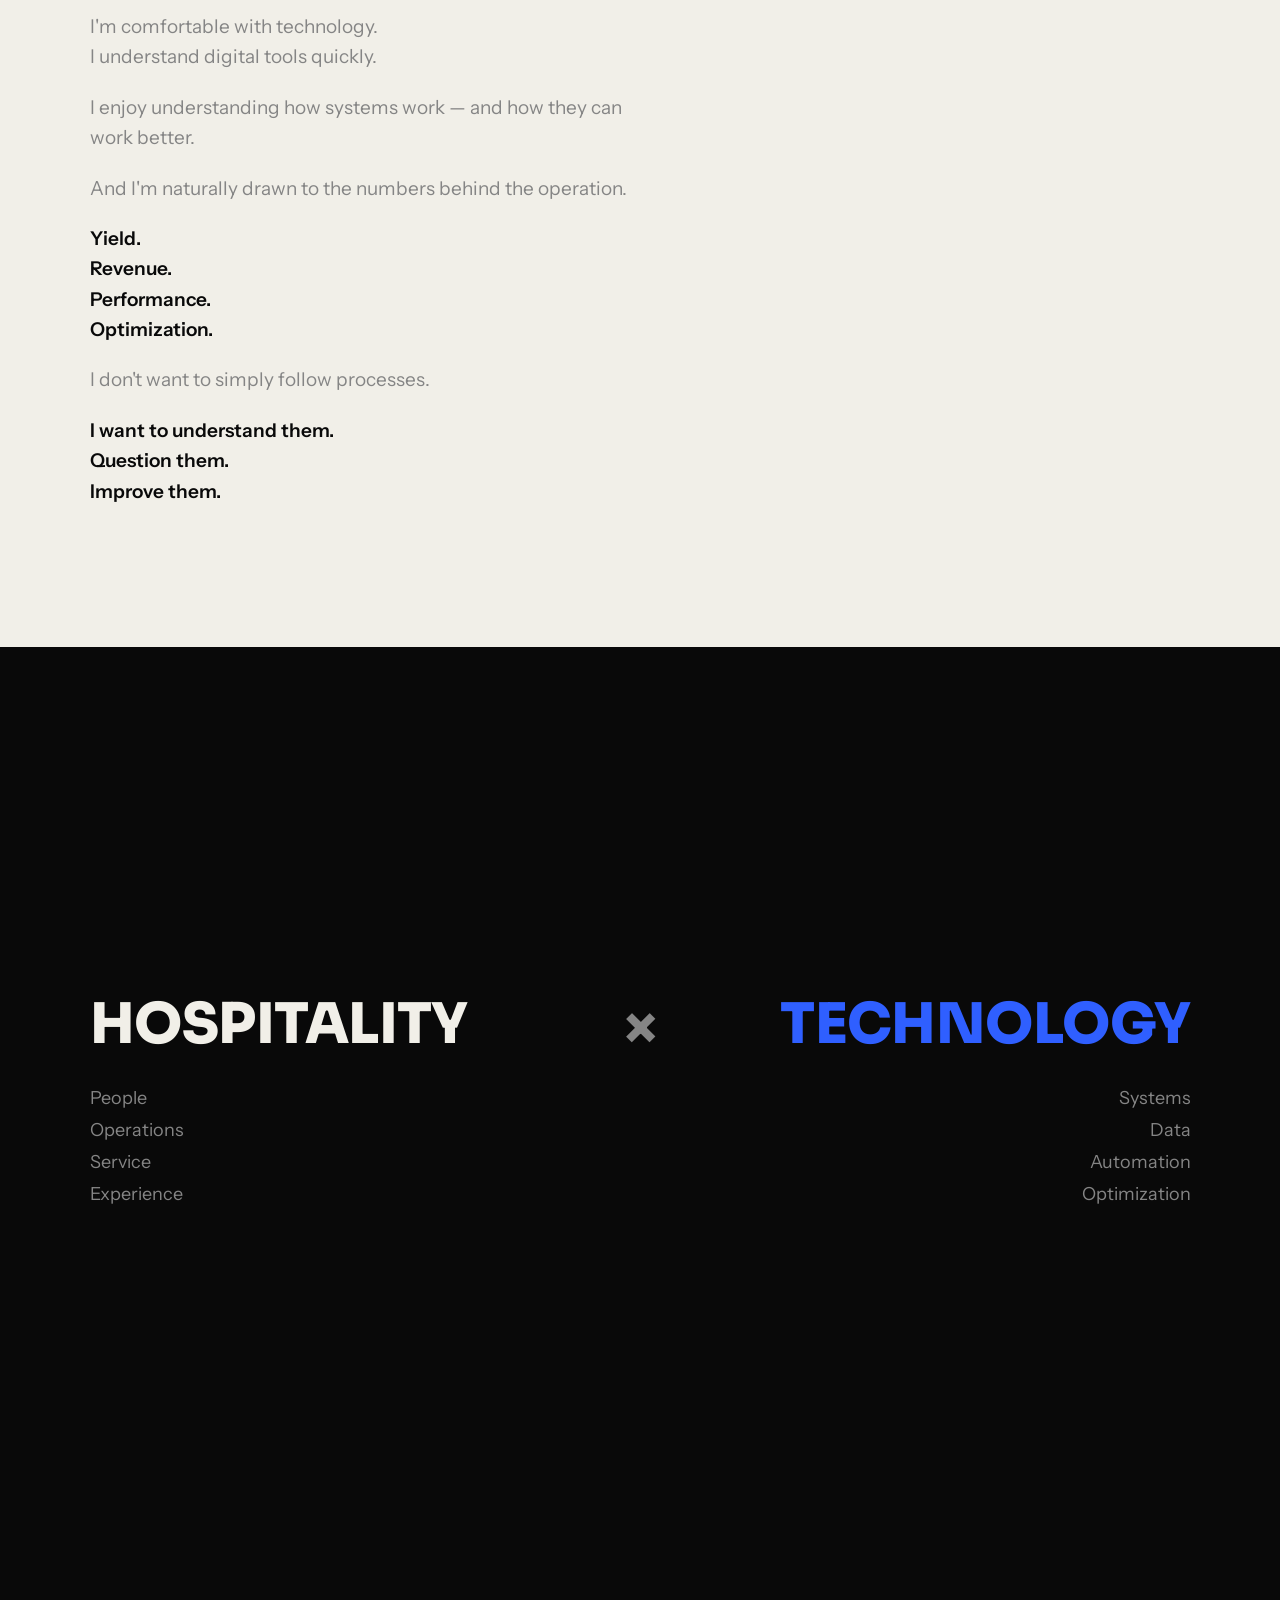
==== commit c4e2547c: "Add files via upload" ====
--- a/index.html
+++ b/index.html
@@ -1,243 +1,507 @@
 <!DOCTYPE html>
-<html lang="fr">
-
+<html lang="en">
 <head>
-  <meta charset="UTF-8">
-  <meta name="viewport" content="width=device-width, initial-scale=1.0">
-  <meta http-equiv="X-UA-Compatible" content="ie=edge">
-
-  <title>Gaming Campus</title>
-
-  <link rel="stylesheet" href="https://use.fontawesome.com/releases/v5.8.2/css/all.css">
-  <link href="./style.css" rel="stylesheet">
-  <link rel="preconnect" href="https://fonts.googleapis.com">
-  <link rel="preconnect" href="https://fonts.gstatic.com" crossorigin>
-  <link href="https://fonts.googleapis.com/css2?family=Space+Mono:ital,wght@0,400;0,700;1,400;1,700&display=swap" rel="stylesheet">
-  <link rel="icon" href="./assets/img/manette.png">
-
+<meta charset="UTF-8" />
+<meta name="viewport" content="width=device-width, initial-scale=1.0" />
+<title>Clément — Front Office Manager</title>
+<link rel="preconnect" href="https://fonts.googleapis.com" />
+<link rel="preconnect" href="https://fonts.gstatic.com" crossorigin />
+<link href="https://fonts.googleapis.com/css2?family=Sora:wght@300;400;600;700;800&family=Instrument+Sans:ital,wght@0,400;0,500;0,600;1,400&display=swap" rel="stylesheet" />
+<link rel="stylesheet" href="styles.css" />
 </head>
-
 <body>
-  <nav>
-    <ul>
-      <li>Accueil</li>
-      <li>business school</li>
-      <li>ecole esport</li>
-      <li>cours de jeux vidéo</li>
-      <li>le campus</li>
-      <li>newsroom</li>
-      <li>parents</li>
-      <li class="language"><div id="language">FR</div>|<div id="language">EN</div></li>
-    </ul>
-  </nav>
-
-  <header class="background-filter">
-    <div class="main-header">
-      <img src="./assets/img/logo-gc-hero.png" alt="logo">
-      <h1>Passion. Professionnalisme. Performance.</h1>
-      <button>gaming campus en video <i class="fas fa-angle-right"></i></button>
-    </div>
-  </header>
-
-  <div class="header-text">
-    <p>Imaginé par des professionnels des jeux vidéo et de l'éducation, Gaming Campus est un lieu unique pour révéler
-      les talents et développer les compétences.</p>
-  </div>
-
-<section class="container-logo">
-  <div class="cards-container">
-        
-      <!-- ********IMAGES******* -->
-      <div class="i1">
-      <img src="./assets/img/logo-gbs-home.png" alt="logo GBS">
-      </div>
-      <div class="i2">
-      <img src="./assets/img/logo-ga-home.png" alt="logo gaming academy">
-      </div>
-      <div class="i3">
-      <img src="./assets/img/logo-gg-home.png" alt="logo gaming guru">
-      </div>
-      
-      <!-- ********TITLES******* -->
-      <h3 class="t1">gaming business school</h3>
-      <h3 class="t2">gaming academy</h3>
-      <h3 class="t3">gaming guru</h3>
-
-      <!-- ********PARAGRAPH******* -->
-      <p class="p1">Formez-vous dans la première école de management dédiée aux enjeux et métiers du jeuvidéo.</p>
-      <p class="p2">Entrainez-vous dans des conditions optimales pour devenir esportif professionnel.</p>
-      <p class="p3">Jouez avec les meilleurs gamers pour vous améliorer dans vos jeux vidéo préférés.</p>
-      
-      <!-- ********BUTTON******* -->
-      <button class="b1">en savoir plus</button>
-      <button class="b2">en savoir plus</button>
-      <button class="b3">en savoir plus</button>
-      
-  </div>
-</section>
-
-<section class="container-news">
-  <div class="grid-news">
-      
-      <!-- ********HEADER-NEWS******* -->
-      <div class="news">
-        <h2>les news du campus</h2>
-        <p>Suivez l'actualité de Gaming Campus, de G.Guru, G.B.S et G.Academy.</p>
-      </div>
-      <div class="newsroom">
-        <button>la newsroom <i class="fas fa-angle-right"></i></button>
-      </div>
-      
-      <div class="blank1"></div>
-
-      <!-- ********NEW-CARD-1******* -->
-      <div class="image1">
-          <img src="./assets/img/ri8decembre.jpg" alt="réunion d'information">
-      </div>
-      <div class="title1">
-        <h4>Réunion d'information 19 décembre</h4>
-      </div>
-      <div class="paragraphe1">
-        <p>Venez à notre rencontre lors de cette réunion d'information. Témoignages des étudiants / Ateliers sur la pédagogige par projet "Active Learning by Gaming Campus" / Découverte des locaux / Rencontre avec l'équipe pédagogique / Questions réponses.</p>
-      </div>
-      <div class="link1">
-        <a href="#">Sur inscription <i class="fas fa-angle-right"></i></a>
-      </div>
-      
-      <!-- ********NEW-CARD-2******* -->
-      <div class="image2">
-        <img src="./assets/img/pgw18home.jpg" alt="inauguration GC Lyon">
-      </div>
-      <div class="title2">
-        <h4>Paris Games Week 2018 et réunions d'information</h4>
-      </div>
-      <div class="paragraphe2">
-        <p>Pendant tout le mois d'octobre venez rencontrer l'équipe pédagogique du Gaming Campus : Campus Lyon et stand Gaming Capus à la PGW18.</p>
-      </div>
-      <div class="link2">
-        <a href="#">lire la suite <i class="fas fa-angle-right"></i></a>
-      </div>
-      
-      <!-- ********NEW-CARD-3******* -->
-      <div class="image3">
-        <img src="./assets/img/inauguration_gaming_campus_photo.jpg" alt="inauguration GC Lyon">
-      </div>
-      <div class="title3">
-        <h4>Inauguration Gaming Campus Lyon</h4>
-      </div>
-      <div class="paragraphe3">
-        <p>Revivez l'inauguration du Gaming Campus Lyon avec 180 invités, les grands annonces de la rentrée, les photos de la soirée et les premières dates de réunions d'information.</p>
-      </div>
-      <div class="link3">
-        <a href="#">lire la suite <i class="fas fa-angle-right"></i></a>
-      </div>
-      
-  </div>
-</section>
-
-<section class="contact">
-  <div class="contact-container">
-      
-      <!-- * *************main-logo****** * -->
-      <div class="contact-img">
-        <img src="./assets/img/logo-gc-footer.jpg" alt="logo-end">
-      </div>
-      
-      <!-- /* *************info****** */ -->
-      <h5 class="title-info">infos pratiques</h5>
-      <ul class="infos-p">
-        <li><a href="#">Gaming Business School</a></li>
-        <li><a href="#">Gaming Academy</a></li>
-        <li><a href="#">Gaming Guru</a></li>
-        <li><a href="#">Recrutement</a></li>
-        <li><a href="#">Investisseurs</a></li>
-        <li><a href="#">Mentions légales</a></li>
-        <li><a href="#">C.G.U</a></li>
-      </ul>
-      
-      <!-- /* *************parent****** */ -->
-      <h5 class="title-parent">parents</h5>
-      <p class="parent-p">Questions / réponses pour vous accompagner dans votre réflexion sur l'orientation de votre enfant et le choix de Gaming Campus.</p>
-      <a class="link-parent" href="#">En savoir plus</a>
-      
-      <!-- /* *************contact****** */ -->
-      <h5 class="title-contact">nous contacter</h5>
-      <div class="num-mail">
-        <h6>Tél. 04 28 29 81 03</h6>
-      </div>
-      <div class="network">
-        <h5>nous suivre</h5>
-        <div class="footer-logos">
-        <i class="fab fa-twitter"></i>
-        <i class="fab fa-facebook"></i>
-        <i class="fab fa-linkedin"></i>
-        <i class="fab fa-instagram"></i>
-        </div>
-      </div>
-      
-      <div class="copyright">
-        <p>© 2018 Gaming Campus.</p>
-        <p>Tout droits réservés.</p>
-      </div>
-    
-      <div class="blank"></div>
-
-<!-- /* *************text-foot****** */ -->
-      <div class="medias-text">
-          <h3>ils parlent de nous</h3>
-          <p>Voir toutes les retombées presse.</p>
-      </div>
-
-<!-- /* *************logo-foot****** */ -->
-      <div class="medias-logos">
-          <span class="img">
-            <img src="./assets/img/figaro.png" alt="le figaro">
-          </span>
-          <span class="img">
-            <img src="./assets/img/challenges.png" alt="challenges">
-          </span>
-          <span class="img">
-            <img src="./assets/img/leparisien.png" alt="le parisien">
-          </span>
-          <span class="img">
-            <img src="./assets/img/lemonde.png" alt="le monde">
-          </span>
-          <span class="img">
-            <img src="./assets/img/progres.png" alt="le progrès">
-          </span>
-          <span class="img">
-            <img src="./assets/img/echos.png" alt="les echos">
-          </span>
-          <span class="img">
-            <img src="./assets/img/bfm.png" alt="BFM tv">
-          </span>
-          <span class="img">
-            <img src="./assets/img/lepoint.png" alt="l'équipe">
-          </span>
-          <div class="img">
-          </div>
-      </div>
-      
-  </div>
-</section>
-
-<footer>
-      <h3>partenaires officiels</h3>
-      <ul>
-        <li><img src="./assets/img/apollo.png" alt="apollo"></li>
-        <li><img src="./assets/img/chiliz.png" alt="chiliz"></li>
-        <li><img src="./assets/img/omen.png" alt="omen"></li>
-        <li><img src="./assets/img/joa.png" alt="joa"></li>
-        <li><img src="./assets/img/zol.png" alt="zol"></li>
-        <li><img src="./assets/img/maxonomic.png" alt="maxndmic"></li>
-        <li><img src="./assets/img/credit-mutuel.png" alt="credit mutuel"></li>
-        <li><img src="./assets/img/talent-web.png" alt="TW"></li>
-        <li><img src="./assets/img/ubisoft.png" alt="ubisoft"></li>
-        <li><img src="./assets/img/vitality.png" alt="vitality"></li>
-      </ul>
-</footer>
-
-
+
+<div class="cursor" id="cursor"><span class="cursor-label"></span></div>
+
+<header class="topbar">
+  <span class="topbar-name">Clément</span>
+  <span class="topbar-role">FRONT OFFICE MANAGER</span>
+</header>
+
+<main class="hero">
+  <h1 class="headline" aria-label="Hospitality with a different mindset.">
+    <span class="line-mask"><span class="line">HOSPITALITY</span></span>
+    <span class="line-mask"><span class="line">WITH A</span></span>
+    <span class="line-mask"><span class="line">DIFFERENT</span></span>
+    <span class="line-mask"><span class="line">MINDSET.</span></span>
+  </h1>
+
+  <div class="hero-sub">
+    <span class="job-title reveal-fade">CHEF DE RÉCEPTION</span>
+    <span class="job-tags reveal-fade">
+      <span class="tag hoverable" data-label="">HOSPITALITY</span>
+      <span class="tag-sep">×</span>
+      <span class="tag hoverable" data-label="">TECHNOLOGY</span>
+    </span>
+  </div>
+
+  <div class="hero-links reveal-fade">
+    <a href="#checkins" class="hero-link hoverable" data-label="">CHECK-INS</a>
+    <a href="#experiences" class="hero-link hoverable" data-label="EXPLORE →">EXPERIENCES</a>
+  </div>
+</main>
+
+<div class="scroll-cue">
+  <span class="scroll-word">SCROLL</span>
+  <span class="scroll-line"><span class="scroll-line-fill" id="scrollFill"></span></span>
+</div>
+
+<section class="timeline-wrap" id="experiences">
+  <div class="timeline-sticky">
+    <div class="timeline-head">
+      <span class="timeline-label">01 / EXPERIENCE</span>
+      <h2 class="timeline-title">
+        <span>THREE</span>
+        <span>YEARS.</span>
+        <span>ONE</span>
+        <span>DIRECTION.</span>
+      </h2>
+    </div>
+
+    <div class="timeline-track" id="timelineTrack">
+      <div class="timeline-step">
+        <div class="step-content">
+          <span class="step-year">2022</span>
+          <span class="step-role">RECEPTIONIST</span>
+          <span class="step-hotel">HÔTEL D'ARGENSON</span>
+        </div>
+      </div>
+      <div class="timeline-step">
+        <div class="step-content">
+          <span class="step-year">2023</span>
+          <span class="step-role">FRONT OFFICE MANAGER</span>
+          <span class="step-hotel">HÔTEL D'ARGENSON</span>
+        </div>
+      </div>
+      <div class="timeline-step">
+        <div class="step-content">
+          <span class="step-year">2025</span>
+          <span class="step-role">FRONT OFFICE MANAGER</span>
+          <span class="step-hotel">HÔTEL DANTAN</span>
+        </div>
+      </div>
+    </div>
+
+    <div class="timeline-progress">
+      <span class="dot" data-dot="0"></span>
+      <span class="dot" data-dot="1"></span>
+      <span class="dot" data-dot="2"></span>
+    </div>
+  </div>
+</section>
+
+<section class="plot-twist" id="plot-twist">
+  <div class="plot-inner">
+    <h2 class="plot-headline word-reveal" id="plotHeadline">
+      <span class="word">I</span> <span class="word">WASN'T</span>
+      <span class="word">SUPPOSED</span> <span class="word">TO</span>
+      <span class="word">WORK</span> <span class="word">IN</span>
+      <span class="word">HOTELS.</span>
+    </h2>
+
+    <div class="plot-body">
+      <p class="plot-p">Before hospitality, I was working as a freelance web developer and graphic designer.</p>
+      <p class="plot-p">I was used to working independently, managing projects, solving problems and learning new tools on my own.</p>
+      <p class="plot-p">I built websites. I designed interfaces. I worked directly with clients.</p>
+      <p class="plot-p">Then, in 2022, I wanted something different.</p>
+      <p class="plot-p">Something more stable.</p>
+      <p class="plot-p">So I looked for a CDI.</p>
+      <p class="plot-p plot-p-strong">And that's where hospitality entered the story.</p>
+    </div>
+
+    <div class="plot-transition" id="plotTransition">
+      <span class="transition-label-stack">
+        <span class="transition-label before">WEB DEVELOPER</span>
+        <span class="transition-label after">HOSPITALITY</span>
+      </span>
+      <span class="transition-line"><span class="transition-line-fill"></span></span>
+    </div>
+  </div>
+</section>
+
+<section class="start-section" id="the-start">
+  <div class="start-inner">
+    <span class="eyebrow reveal-fade-io">02 / THE START</span>
+
+    <h2 class="plan-headline word-reveal" id="planHeadline">
+      <span class="word">THE</span> <span class="word">PLAN</span>
+      <span class="break"></span>
+      <span class="word">WAS</span> <span class="word">SIMPLE.</span>
+    </h2>
+
+    <div class="steps-list" id="stepsList">
+      <span class="step-line">WORK AT NIGHT.</span>
+      <span class="step-line">BUILD WEBSITES BY DAY.</span>
+      <span class="step-line">GET THE CDI.</span>
+    </div>
+  </div>
+
+  <div class="silence-gap" aria-hidden="true"></div>
+
+  <div class="start-inner">
+    <h2 class="plan-headline word-reveal" id="twistHeadline">
+      <span class="word">IT</span> <span class="word">DIDN'T</span>
+      <span class="break"></span>
+      <span class="word">GO</span> <span class="word">AS</span>
+      <span class="break"></span>
+      <span class="word"><span class="deform-word">PLANNED.</span></span>
+    </h2>
+
+    <div class="start-body">
+      <p class="start-p reveal-fade-io">Very quickly, I was offered the opportunity to move to daytime reception.</p>
+      <p class="start-p reveal-fade-io">I accepted.</p>
+      <p class="start-p reveal-fade-io">Not because I knew where it would lead.</p>
+      <p class="start-p reveal-fade-io">But because I was curious.</p>
+    </div>
+
+    <div class="shift-block" id="shiftBlock">
+      <div class="shift-daynight">
+        <span class="shift-word night">NIGHT</span>
+        <span class="shift-word day">DAY</span>
+      </div>
+
+      <div class="shift-morph">
+        <span class="morph-text morph-before" id="morphBefore">NIGHT RECEPTION</span>
+        <span class="morph-text morph-after" id="morphAfter">FRONT OFFICE</span>
+      </div>
+    </div>
+  </div>
+</section>
+
+<section class="clicked-section" id="clicked">
+  <div class="clicked-inner">
+    <h2 class="clicked-headline word-reveal" id="clickedHeadline">
+      <span class="word">THEN</span>
+      <span class="break"></span>
+      <span class="word">SOMETHING</span>
+      <span class="break"></span>
+      <span class="word clicked-word hoverable" data-label="">CLICKED.</span>
+    </h2>
+
+    <div class="click-words" id="clickWords">
+      <div class="click-item" data-type="people">
+        <span class="click-word-text">PEOPLE.</span>
+        <span class="click-icon icon-people" aria-hidden="true"></span>
+      </div>
+      <div class="click-item" data-type="teamwork">
+        <span class="click-word-text">TEAMWORK.</span>
+        <span class="click-icon icon-teamwork" aria-hidden="true">
+          <span class="dot dot-a"></span><span class="dot dot-b"></span>
+        </span>
+      </div>
+      <div class="click-item" data-type="decisions">
+        <span class="click-word-text">DECISIONS.</span>
+        <span class="click-icon icon-decisions" aria-hidden="true"></span>
+      </div>
+      <div class="click-item" data-type="energy">
+        <span class="click-word-text">ENERGY.</span>
+        <span class="click-icon icon-energy" aria-hidden="true"></span>
+      </div>
+    </div>
+
+    <div class="clicked-body">
+      <p class="clicked-p reveal-fade-io">Daytime reception introduced me to something I didn't have as a freelancer:</p>
+      <p class="clicked-p clicked-p-list reveal-fade-io">People.</p>
+      <p class="clicked-p clicked-p-list reveal-fade-io">Teamwork.</p>
+      <p class="clicked-p clicked-p-list reveal-fade-io">The energy of a hotel.</p>
+      <p class="clicked-p reveal-fade-io">Talking to guests.<br />Solving problems together.<br />Making decisions in real time.</p>
+      <p class="clicked-p clicked-p-list reveal-fade-io">I liked it.</p>
+      <p class="clicked-p clicked-p-list reveal-fade-io">A lot.</p>
+      <p class="clicked-p reveal-fade-io">So I stayed.<br />I learned.<br />I progressed.</p>
+      <p class="clicked-p clicked-p-strong reveal-fade-io">And what started as a temporary career decision gradually became a profession.</p>
+    </div>
+  </div>
+</section>
+
+<section class="expertise-section" id="expertise">
+  <div class="expertise-inner">
+    <span class="eyebrow reveal-fade-io">03 / EXPERTISE</span>
+
+    <h2 class="plan-headline word-reveal" id="expertiseHeadlineA">
+      <span class="word">I</span> <span class="word">DIDN'T</span>
+      <span class="break"></span>
+      <span class="word">JUST</span> <span class="word">LEARN</span>
+      <span class="break"></span>
+      <span class="word">HOW</span> <span class="word">TO</span> <span class="word">RUN</span>
+      <span class="break"></span>
+      <span class="word">A</span> <span class="word">SHIFT.</span>
+    </h2>
+
+    <h2 class="plan-headline word-reveal expertise-sub" id="expertiseHeadlineB">
+      <span class="word">I</span> <span class="word">WANTED</span>
+      <span class="break"></span>
+      <span class="word">TO</span> <span class="word">UNDERSTAND</span>
+      <span class="break"></span>
+      <span class="word">THE</span> <span class="word">SYSTEM.</span>
+    </h2>
+  </div>
+
+  <div class="skills-nav" id="skillsNav">
+    <span class="skill-follower" id="skillFollower"></span>
+
+    <div class="skill-row" data-detail="UNDERSTAND THE SYSTEM.">
+      <span class="skill-index">01</span>
+      <span class="skill-name">PMS</span>
+    </div>
+    <div class="skill-row" data-detail="UNDERSTAND DISTRIBUTION.">
+      <span class="skill-index">02</span>
+      <span class="skill-name">D-EDGE</span>
+    </div>
+    <div class="skill-row" data-detail="UNDERSTAND DEMAND.">
+      <span class="skill-index">03</span>
+      <span class="skill-name">REVENUE</span>
+    </div>
+    <div class="skill-row" data-detail="UNDERSTAND THE FLOW.">
+      <span class="skill-index">04</span>
+      <span class="skill-name">OPERATIONS</span>
+    </div>
+    <div class="skill-row" data-detail="UNDERSTAND PEOPLE.">
+      <span class="skill-index">05</span>
+      <span class="skill-name">TEAM</span>
+    </div>
+  </div>
+</section>
+
+<section class="difference-section" id="difference">
+  <div class="difference-inner">
+    <h2 class="plan-headline word-reveal" id="differenceHeadline">
+      <span class="word">MY</span> <span class="word">FIRST</span>
+      <span class="break"></span>
+      <span class="word">CAREER</span>
+      <span class="break"></span>
+      <span class="word">NEVER</span>
+      <span class="break"></span>
+      <span class="word">LEFT.</span>
+    </h2>
+
+    <div class="code-reveal-wrap">
+      <span class="code-reveal" id="codeReveal"></span>
+    </div>
+
+    <div class="difference-body">
+      <p class="start-p reveal-fade-io">Years of working as a freelance developer taught me something extremely valuable:</p>
+      <p class="start-p start-p-strong reveal-fade-io">How to work independently.</p>
+      <p class="start-p reveal-fade-io">
+        When you work alone, nobody tells you what to do next.<br />
+        You have to organize yourself.<br />
+        Prioritize.<br />
+        Anticipate problems.<br />
+        Find solutions.<br />
+        Learn constantly.<br />
+        Deliver.
+      </p>
+      <p class="start-p start-p-strong reveal-fade-io">I brought that mindset with me into hospitality.</p>
+    </div>
+
+    <div class="qualities-stage">
+      <div class="qualities-grid" id="qualitiesGrid">
+        <span class="quality-item">AUTONOMOUS</span>
+        <span class="quality-item">STRUCTURED</span>
+        <span class="quality-item">CURIOUS</span>
+        <span class="quality-item">TECH-SAVVY</span>
+        <span class="quality-item">PROACTIVE</span>
+        <span class="quality-item">PROBLEM SOLVER</span>
+      </div>
+    </div>
+  </div>
+</section>
+
+<section class="hybrid-section" id="hybrid">
+  <div class="hybrid-inner">
+    <h2 class="plan-headline word-reveal" id="hybridHeadline">
+      <span class="word">A</span> <span class="word">HOTEL</span>
+      <span class="break"></span>
+      <span class="word">MANAGER</span>
+      <span class="break"></span>
+      <span class="word">WITH</span>
+      <span class="break"></span>
+      <span class="word">A</span> <span class="word"><span class="accent-word">DIGITAL</span></span>
+      <span class="break"></span>
+      <span class="word">MINDSET.</span>
+    </h2>
+
+    <div class="hybrid-body">
+      <p class="plot-p">My background in web development and graphic design gives me a different perspective on hospitality.</p>
+      <p class="plot-p">I'm comfortable with technology.<br />I understand digital tools quickly.</p>
+      <p class="plot-p">I enjoy understanding how systems work — and how they can work better.</p>
+      <p class="plot-p">And I'm naturally drawn to the numbers behind the operation.</p>
+      <p class="plot-p plot-p-strong">Yield.<br />Revenue.<br />Performance.<br />Optimization.</p>
+      <p class="plot-p">I don't want to simply follow processes.</p>
+      <p class="plot-p plot-p-strong">I want to understand them.<br />Question them.<br />Improve them.</p>
+    </div>
+  </div>
+</section>
+
+<section class="advantage-wrap" id="advantage">
+  <div class="advantage-sticky">
+    <div class="advantage-stage">
+      <div class="advantage-columns" id="advantageColumns">
+        <div class="advantage-col" id="colLeft">
+          <span class="advantage-col-title hospitality">HOSPITALITY</span>
+          <ul class="advantage-list">
+            <li>People</li>
+            <li>Operations</li>
+            <li>Service</li>
+            <li>Experience</li>
+          </ul>
+        </div>
+
+        <span class="advantage-x">×</span>
+
+        <div class="advantage-col" id="colRight">
+          <span class="advantage-col-title technology">TECHNOLOGY</span>
+          <ul class="advantage-list">
+            <li>Systems</li>
+            <li>Data</li>
+            <li>Automation</li>
+            <li>Optimization</li>
+          </ul>
+        </div>
+      </div>
+
+      <div class="advantage-morph" id="advantageMorph">
+        <span class="morph2-text morph2-before" id="advBefore">HOSPITALITY × TECHNOLOGY</span>
+        <span class="morph2-text morph2-after" id="advAfter">MY ADVANTAGE.</span>
+      </div>
+    </div>
+  </div>
+</section>
+
+<section class="always-more-section" id="always-more">
+  <div class="always-more-inner">
+    <h2 class="plan-headline word-reveal" id="alwaysMoreHeadline">
+      <span class="word">GOOD</span>
+      <span class="break"></span>
+      <span class="word">
+        <span class="enough-wrap" id="enoughWrap">
+          <span class="more-behind" id="moreBehind">MORE</span>
+          <span class="enough-front">ENOUGH</span>
+        </span>
+      </span>
+      <span class="break"></span>
+      <span class="word">ISN'T</span>
+      <span class="break"></span>
+      <span class="word">REALLY</span>
+      <span class="break"></span>
+      <span class="word">MY THING.</span>
+    </h2>
+
+    <div class="loop-list">
+      <div class="loop-row">
+        <p class="plot-p loop-sentence">Once I understand something, I want to go further.</p>
+        <div class="loop-pair">
+          <span class="loop-word">UNDERSTAND</span>
+          <span class="loop-arrow"><span class="loop-arrow-fill"></span></span>
+          <span class="loop-word loop-word-accent">GO FURTHER</span>
+        </div>
+      </div>
+
+      <div class="loop-row">
+        <p class="plot-p loop-sentence">Once I see a problem, I look for a solution.</p>
+        <div class="loop-pair">
+          <span class="loop-word">PROBLEM</span>
+          <span class="loop-arrow"><span class="loop-arrow-fill"></span></span>
+          <span class="loop-word loop-word-accent">SOLUTION</span>
+        </div>
+      </div>
+
+      <div class="loop-row">
+        <p class="plot-p loop-sentence">Once I learn a tool, I want to understand what else it can do.</p>
+        <div class="loop-pair">
+          <span class="loop-word">LEARN</span>
+          <span class="loop-arrow"><span class="loop-arrow-fill"></span></span>
+          <span class="loop-word loop-word-accent">EXPLORE</span>
+        </div>
+      </div>
+
+      <div class="loop-row">
+        <p class="plot-p loop-sentence">And when something can be improved, why leave it as it is?</p>
+        <div class="loop-pair">
+          <span class="loop-word">IMPROVE</span>
+          <span class="loop-arrow"><span class="loop-arrow-fill"></span></span>
+          <span class="loop-word loop-word-accent">MORE</span>
+        </div>
+      </div>
+    </div>
+  </div>
+</section>
+
+<section class="positioning-section" id="positioning">
+  <div class="positioning-inner">
+    <span class="eyebrow reveal-fade-io">WHO I AM</span>
+
+    <h2 class="plan-headline descend-reveal" id="posHeadlineA">
+      <span class="word">FROM</span> <span class="word">FREELANCE</span>
+      <span class="break"></span>
+      <span class="word">DEVELOPER</span>
+    </h2>
+
+    <h2 class="plan-headline descend-reveal positioning-headline-b" id="posHeadlineB" data-delay-offset="0.5">
+      <span class="word">TO</span> <span class="word">FRONT</span>
+      <span class="break"></span>
+      <span class="word">OFFICE</span>
+      <span class="break"></span>
+      <span class="word">MANAGER.</span>
+    </h2>
+
+    <div class="positioning-divider reveal-fade-io"></div>
+
+    <div class="duo-list">
+      <div class="duo-row">
+        <span class="duo-text">HOSPITALITY × TECHNOLOGY</span>
+      </div>
+      <div class="duo-row">
+        <span class="duo-text">OPERATIONS × REVENUE</span>
+      </div>
+      <div class="duo-row">
+        <span class="duo-text">PEOPLE × PERFORMANCE</span>
+      </div>
+    </div>
+  </div>
+</section>
+
+<section class="final-section" id="final">
+  <div class="final-inner">
+    <h2 class="plan-headline word-reveal final-line" id="finalA">
+      <span class="word">A</span> <span class="word">CAREER</span>
+      <span class="break"></span>
+      <span class="word">I</span> <span class="word">DIDN'T</span> <span class="word">PLAN.</span>
+    </h2>
+
+    <h2 class="plan-headline word-reveal final-line" id="finalB">
+      <span class="word">A</span> <span class="word">PROFESSION</span>
+      <span class="break"></span>
+      <span class="word">I</span> <span class="word">CHOSE.</span>
+    </h2>
+
+    <h2 class="plan-headline word-reveal final-line" id="finalC">
+      <span class="word">A</span> <span class="word">SKILLSET</span>
+      <span class="break"></span>
+      <span class="word">BUILT</span> <span class="word">FROM</span>
+      <span class="break"></span>
+      <span class="word">TWO</span> <span class="word">WORLDS.</span>
+    </h2>
+  </div>
+
+  <div class="silence-gap" aria-hidden="true"></div>
+
+  <div class="final-inner">
+    <h2 class="plan-headline word-reveal final-big" id="finalD">
+      <span class="word">AND</span> <span class="word">I'M</span>
+      <span class="break"></span>
+      <span class="word">NOT</span> <span class="word">DONE</span>
+      <span class="break"></span>
+      <span class="word"><span class="accent-word">YET.</span></span>
+    </h2>
+
+    <div class="final-cta-wrap reveal-fade-io">
+      <a href="mailto:clement.bennaceur@hotmail.fr" class="final-cta hoverable" id="magneticBtn" data-label="">
+        <span class="magnetic-inner">LET'S TALK →</span>
+      </a>
+    </div>
+  </div>
+</section>
+
+<script src="script.js"></script>
 </body>
-
-</html>+</html>
--- a/styles.css
+++ b/styles.css
@@ -0,0 +1,1513 @@
+:root {
+  --void: #090909;
+  --bone: #f1efe8;
+  --acid: #2f5fff;
+  --steel: #858585;
+
+  --font-title: "Sora", sans-serif;
+  --font-text: "Instrument Sans", sans-serif;
+}
+
+* {
+  margin: 0;
+  padding: 0;
+  box-sizing: border-box;
+}
+
+html, body {
+  background: var(--void);
+  color: var(--bone);
+  font-family: var(--font-text);
+  cursor: none;
+}
+
+a {
+  color: inherit;
+  text-decoration: none;
+}
+
+/* ---------- custom cursor ---------- */
+.cursor {
+  position: fixed;
+  top: 0;
+  left: 0;
+  width: 16px;
+  height: 16px;
+  border-radius: 50%;
+  border: 1px solid #ffffff;
+  pointer-events: none;
+  z-index: 999;
+  transform: translate(-50%, -50%);
+  transition: width 0.25s ease, height 0.25s ease, background 0.25s ease,
+    border-color 0.25s ease;
+  display: flex;
+  align-items: center;
+  justify-content: center;
+  will-change: transform;
+  mix-blend-mode: difference;
+}
+
+.cursor-label {
+  font-family: var(--font-text);
+  font-size: 0;
+  font-weight: 600;
+  letter-spacing: 0.05em;
+  color: var(--void);
+  white-space: nowrap;
+  opacity: 0;
+  transition: opacity 0.2s ease, font-size 0.2s ease;
+}
+
+.cursor.enlarge {
+  width: 48px;
+  height: 48px;
+  border-color: var(--acid);
+}
+
+.cursor.label-mode {
+  width: auto;
+  min-width: 110px;
+  height: 48px;
+  padding: 0 18px;
+  border-radius: 999px;
+  background: var(--acid);
+  border-color: var(--acid);
+  mix-blend-mode: normal;
+}
+
+.cursor.label-mode .cursor-label {
+  font-size: 12px;
+  opacity: 1;
+}
+
+@media (hover: none) {
+  .cursor { display: none; }
+  html, body { cursor: auto; }
+}
+
+/* ---------- topbar ---------- */
+.topbar {
+  position: fixed;
+  top: 0;
+  left: 0;
+  right: 0;
+  display: flex;
+  justify-content: space-between;
+  align-items: center;
+  padding: 24px 48px;
+  z-index: 10;
+  font-family: var(--font-text);
+  background: rgba(9, 9, 9, 0.55);
+  backdrop-filter: blur(10px);
+  -webkit-backdrop-filter: blur(10px);
+  color: var(--bone);
+}
+
+.topbar-name {
+  font-size: 14px;
+  letter-spacing: 0.02em;
+}
+
+.topbar-role {
+  font-size: 12px;
+  letter-spacing: 0.1em;
+  color: var(--steel);
+}
+
+/* ---------- hero ---------- */
+.hero {
+  min-height: 100svh;
+  display: flex;
+  flex-direction: column;
+  justify-content: center;
+  padding: 0 48px;
+}
+
+.headline {
+  font-family: var(--font-title);
+  font-weight: 800;
+  font-size: clamp(48px, 9vw, 128px);
+  line-height: 0.95;
+  letter-spacing: -0.02em;
+  text-transform: uppercase;
+}
+
+.line-mask {
+  display: block;
+  overflow: hidden;
+}
+
+.line {
+  display: block;
+  transform: translateY(110%);
+  clip-path: inset(0 0 0 0);
+  animation: reveal-line 1.1s cubic-bezier(0.16, 1, 0.3, 1) forwards;
+  animation-play-state: paused;
+}
+
+.line-mask:nth-child(1) .line { animation-delay: 0.05s; }
+.line-mask:nth-child(2) .line { animation-delay: 0.18s; }
+.line-mask:nth-child(3) .line { animation-delay: 0.31s; }
+.line-mask:nth-child(4) .line { animation-delay: 0.44s; }
+
+@keyframes reveal-line {
+  from {
+    transform: translateY(110%);
+  }
+  to {
+    transform: translateY(0%);
+  }
+}
+
+body.ready .line {
+  animation-play-state: running;
+}
+
+.hero-sub {
+  margin-top: 40px;
+  display: flex;
+  flex-wrap: wrap;
+  align-items: center;
+  gap: 24px;
+}
+
+.job-title {
+  font-family: var(--font-text);
+  font-size: 14px;
+  letter-spacing: 0.08em;
+  color: var(--acid);
+  font-weight: 600;
+}
+
+.job-tags {
+  display: flex;
+  align-items: center;
+  gap: 10px;
+  font-size: 12px;
+  letter-spacing: 0.12em;
+  color: var(--steel);
+}
+
+.tag-sep {
+  color: var(--acid);
+}
+
+.hero-links {
+  margin-top: 56px;
+  display: flex;
+  gap: 40px;
+}
+
+.hero-link {
+  font-family: var(--font-title);
+  font-size: 15px;
+  font-weight: 600;
+  letter-spacing: 0.04em;
+  padding-bottom: 6px;
+  border-bottom: 1px solid var(--steel);
+  transition: border-color 0.3s ease, color 0.3s ease;
+}
+
+.hero-link:hover {
+  border-color: var(--acid);
+  color: var(--acid);
+}
+
+.reveal-fade {
+  opacity: 0;
+  transform: translateY(12px);
+  animation: fade-up 0.9s cubic-bezier(0.16, 1, 0.3, 1) forwards;
+  animation-play-state: paused;
+}
+
+body.ready .reveal-fade {
+  animation-play-state: running;
+}
+
+.hero-sub .reveal-fade { animation-delay: 0.75s; }
+.hero-links.reveal-fade { animation-delay: 0.95s; }
+
+@keyframes fade-up {
+  to {
+    opacity: 1;
+    transform: translateY(0);
+  }
+}
+
+/* ---------- scroll cue ---------- */
+.scroll-cue {
+  position: fixed;
+  right: 40px;
+  bottom: 40px;
+  display: flex;
+  flex-direction: column;
+  align-items: center;
+  gap: 14px;
+  z-index: 5;
+  opacity: 0;
+  animation: fade-up 0.9s cubic-bezier(0.16, 1, 0.3, 1) forwards;
+  animation-delay: 1.1s;
+  animation-play-state: paused;
+}
+
+body.ready .scroll-cue {
+  animation-play-state: running;
+}
+
+.scroll-word {
+  writing-mode: vertical-rl;
+  transform: rotate(180deg);
+  font-size: 11px;
+  letter-spacing: 0.2em;
+  color: var(--steel);
+}
+
+.scroll-line {
+  width: 1px;
+  height: 64px;
+  background: rgba(241, 239, 232, 0.15);
+  position: relative;
+  overflow: hidden;
+}
+
+.scroll-line-fill {
+  position: absolute;
+  top: 0;
+  left: 0;
+  width: 100%;
+  height: 0%;
+  background: var(--acid);
+  transition: height 0.1s linear;
+}
+
+/* ---------- timeline (section 02) ---------- */
+.timeline-wrap {
+  position: relative;
+  height: 340vh;
+}
+
+.timeline-sticky {
+  position: sticky;
+  top: 0;
+  height: 100svh;
+  overflow: hidden;
+  display: flex;
+  flex-direction: column;
+  justify-content: center;
+  padding: 0 48px;
+  background: var(--void);
+}
+
+.timeline-head {
+  margin-bottom: clamp(32px, 6vw, 64px);
+}
+
+.timeline-label {
+  display: block;
+  font-family: var(--font-text);
+  font-size: 12px;
+  letter-spacing: 0.2em;
+  color: var(--steel);
+  margin-bottom: 16px;
+}
+
+.timeline-title {
+  font-family: var(--font-title);
+  font-weight: 800;
+  font-size: clamp(32px, 6vw, 72px);
+  line-height: 0.95;
+  letter-spacing: -0.01em;
+  text-transform: uppercase;
+  display: flex;
+  flex-direction: column;
+}
+
+.timeline-track {
+  display: flex;
+  width: 300%;
+  will-change: transform;
+}
+
+.timeline-step {
+  flex: 0 0 33.3333%;
+  min-width: 0;
+  overflow: hidden;
+}
+
+.step-content {
+  display: flex;
+  flex-direction: column;
+  gap: 10px;
+  will-change: transform, opacity;
+}
+
+.step-year {
+  font-family: var(--font-title);
+  font-weight: 800;
+  font-size: clamp(72px, 14vw, 180px);
+  line-height: 1;
+  color: var(--bone);
+}
+
+.step-role {
+  font-family: var(--font-text);
+  font-size: 14px;
+  font-weight: 600;
+  letter-spacing: 0.1em;
+  color: var(--acid);
+}
+
+.step-hotel {
+  font-family: var(--font-text);
+  font-size: 13px;
+  letter-spacing: 0.06em;
+  color: var(--steel);
+}
+
+.timeline-progress {
+  position: absolute;
+  left: 48px;
+  bottom: 40px;
+  display: flex;
+  gap: 8px;
+}
+
+.dot {
+  width: 24px;
+  height: 2px;
+  background: rgba(241, 239, 232, 0.25);
+  transition: background 0.3s ease, width 0.3s ease;
+}
+
+.dot.active {
+  background: var(--acid);
+  width: 40px;
+}
+
+/* ---------- plot twist (section 03) ---------- */
+.plot-twist {
+  background: var(--bone);
+  color: var(--void);
+  padding: 140px 48px;
+}
+
+.plot-inner {
+  max-width: 1100px;
+  margin: 0 auto;
+}
+
+.plot-headline {
+  font-family: var(--font-title);
+  font-weight: 800;
+  font-size: clamp(36px, 6.5vw, 92px);
+  line-height: 1.05;
+  letter-spacing: -0.01em;
+  text-transform: uppercase;
+  display: flex;
+  flex-wrap: wrap;
+  gap: 0 0.28em;
+}
+
+.word-reveal .word {
+  display: inline-block;
+  opacity: 0;
+  transform: translateY(36px);
+  transition: opacity 0.7s cubic-bezier(0.16, 1, 0.3, 1),
+    transform 0.7s cubic-bezier(0.16, 1, 0.3, 1);
+}
+
+.word-reveal.in-view .word {
+  opacity: 1;
+  transform: translateY(0);
+}
+
+.plot-body {
+  margin-top: 72px;
+  max-width: 560px;
+  display: flex;
+  flex-direction: column;
+  gap: 20px;
+}
+
+.plot-p {
+  font-family: var(--font-text);
+  font-size: clamp(16px, 1.6vw, 19px);
+  line-height: 1.6;
+  color: var(--steel);
+  opacity: 0;
+  transform: translateY(20px);
+  transition: opacity 0.7s cubic-bezier(0.16, 1, 0.3, 1),
+    transform 0.7s cubic-bezier(0.16, 1, 0.3, 1);
+}
+
+.plot-p.in-view {
+  opacity: 1;
+  transform: translateY(0);
+}
+
+.plot-p-strong {
+  color: var(--void);
+  font-weight: 600;
+}
+
+.plot-transition {
+  margin-top: 120px;
+  display: flex;
+  align-items: center;
+  gap: 24px;
+}
+
+.transition-label-stack {
+  position: relative;
+  min-width: 200px;
+  height: 1.3em;
+}
+
+.transition-label {
+  position: absolute;
+  left: 0;
+  top: 0;
+  font-family: var(--font-title);
+  font-weight: 700;
+  font-size: clamp(14px, 1.8vw, 20px);
+  letter-spacing: 0.06em;
+  white-space: nowrap;
+}
+
+.transition-label.before {
+  opacity: 1;
+}
+
+.transition-label.after {
+  opacity: 0;
+}
+
+.plot-transition.play .transition-label.before {
+  animation: label-fade-out 0.4s ease forwards;
+  animation-delay: 0.3s;
+}
+
+.plot-transition.play .transition-label.after {
+  animation: label-fade-in 0.5s ease forwards;
+  animation-delay: 1.3s;
+}
+
+.transition-line {
+  flex: 1;
+  height: 2px;
+  background: rgba(9, 9, 9, 0.15);
+  position: relative;
+  overflow: hidden;
+}
+
+.transition-line-fill {
+  position: absolute;
+  top: 0;
+  left: 0;
+  height: 100%;
+  width: 0%;
+  background: var(--void);
+}
+
+.plot-transition.play .transition-line-fill {
+  animation: line-draw 0.8s cubic-bezier(0.16, 1, 0.3, 1) forwards;
+  animation-delay: 0.6s;
+}
+
+@keyframes label-fade-out {
+  to {
+    opacity: 0;
+  }
+}
+
+@keyframes label-fade-in {
+  to {
+    opacity: 1;
+  }
+}
+
+@keyframes line-draw {
+  to {
+    width: 100%;
+  }
+}
+
+/* ---------- the unexpected start (section 04) ---------- */
+.start-section {
+  background: var(--void);
+  color: var(--bone);
+  padding: 140px 48px 0;
+}
+
+.start-inner {
+  max-width: 1100px;
+  margin: 0 auto;
+  padding-bottom: 140px;
+}
+
+.eyebrow {
+  display: block;
+  font-family: var(--font-text);
+  font-size: 12px;
+  letter-spacing: 0.2em;
+  color: var(--steel);
+  margin-bottom: 16px;
+}
+
+.plan-headline .break {
+  flex-basis: 100%;
+  height: 0;
+}
+
+.plan-headline {
+  font-family: var(--font-title);
+  font-weight: 800;
+  font-size: clamp(36px, 6.5vw, 88px);
+  line-height: 1.05;
+  letter-spacing: -0.01em;
+  text-transform: uppercase;
+  display: flex;
+  flex-wrap: wrap;
+  gap: 0 0.28em;
+}
+
+.deform-word {
+  display: inline-block;
+  transform: skewX(-6deg) scale(1.06, 0.94);
+  color: var(--acid);
+}
+
+.steps-list {
+  margin-top: 64px;
+  display: flex;
+  flex-direction: column;
+  gap: 14px;
+}
+
+.step-line {
+  font-family: var(--font-text);
+  font-size: clamp(15px, 1.8vw, 20px);
+  letter-spacing: 0.04em;
+  color: var(--steel);
+  opacity: 0;
+  transform: translateY(18px);
+  transition: opacity 0.6s cubic-bezier(0.16, 1, 0.3, 1),
+    transform 0.6s cubic-bezier(0.16, 1, 0.3, 1);
+}
+
+.steps-list.in-view .step-line:nth-child(1) { transition-delay: 0.05s; }
+.steps-list.in-view .step-line:nth-child(2) { transition-delay: 0.22s; }
+.steps-list.in-view .step-line:nth-child(3) { transition-delay: 0.39s; }
+
+.steps-list.in-view .step-line {
+  opacity: 1;
+  transform: translateY(0);
+}
+
+.silence-gap {
+  height: 55vh;
+}
+
+.start-body {
+  margin-top: 48px;
+  max-width: 560px;
+  display: flex;
+  flex-direction: column;
+  gap: 14px;
+}
+
+.start-p {
+  font-family: var(--font-text);
+  font-size: clamp(16px, 1.6vw, 19px);
+  line-height: 1.6;
+  color: var(--steel);
+}
+
+.reveal-fade-io {
+  opacity: 0;
+  transform: translateY(20px);
+  transition: opacity 0.7s cubic-bezier(0.16, 1, 0.3, 1),
+    transform 0.7s cubic-bezier(0.16, 1, 0.3, 1);
+}
+
+.reveal-fade-io.in-view {
+  opacity: 1;
+  transform: translateY(0);
+}
+
+/* night -> day / night reception -> front office */
+.shift-block {
+  margin-top: 96px;
+}
+
+.shift-daynight {
+  display: flex;
+  justify-content: center;
+  align-items: baseline;
+  gap: 28px;
+  min-height: 1.3em;
+  margin-bottom: 56px;
+}
+
+.shift-word {
+  font-family: var(--font-title);
+  font-weight: 800;
+  font-size: clamp(28px, 5.5vw, 56px);
+  text-transform: uppercase;
+  letter-spacing: -0.01em;
+}
+
+.shift-word.night {
+  color: var(--bone);
+  transition: transform 0.9s cubic-bezier(0.16, 1, 0.3, 1);
+}
+
+.shift-word.day {
+  color: var(--acid);
+  opacity: 0;
+  transform: translateX(60px);
+  transition: opacity 0.7s ease 0.15s,
+    transform 0.9s cubic-bezier(0.16, 1, 0.3, 1) 0.15s;
+}
+
+.shift-block.play .shift-word.night {
+  transform: translateX(-10px);
+}
+
+.shift-block.play .shift-word.day {
+  opacity: 1;
+  transform: translateX(0);
+}
+
+.shift-morph {
+  position: relative;
+  height: 1.4em;
+  text-align: center;
+}
+
+.morph-text {
+  position: absolute;
+  left: 50%;
+  top: 0;
+  transform: translateX(-50%);
+  font-family: var(--font-title);
+  font-weight: 700;
+  font-size: clamp(20px, 3.6vw, 36px);
+  letter-spacing: 0.02em;
+  white-space: nowrap;
+}
+
+.morph-text .letter {
+  display: inline-block;
+  transition: transform 0.5s cubic-bezier(0.16, 1, 0.3, 1),
+    opacity 0.5s ease;
+}
+
+.morph-before .letter {
+  color: var(--steel);
+  transform: translateY(0);
+  opacity: 1;
+}
+
+.morph-after .letter {
+  color: var(--acid);
+  transform: translateY(18px);
+  opacity: 0;
+}
+
+.shift-block.play .morph-before .letter {
+  transform: translateY(-18px);
+  opacity: 0;
+}
+
+.shift-block.play .morph-after .letter {
+  transform: translateY(0);
+  opacity: 1;
+}
+
+/* ---------- something clicked (section 05) ---------- */
+.clicked-section {
+  background: var(--bone);
+  color: var(--void);
+  padding: 140px 48px;
+}
+
+.clicked-inner {
+  max-width: 1100px;
+  margin: 0 auto;
+}
+
+.clicked-headline {
+  font-family: var(--font-title);
+  font-weight: 800;
+  font-size: clamp(36px, 7vw, 96px);
+  line-height: 1.05;
+  letter-spacing: -0.01em;
+  text-transform: uppercase;
+  display: flex;
+  flex-wrap: wrap;
+  gap: 0 0.28em;
+}
+
+.clicked-headline .break {
+  flex-basis: 100%;
+  height: 0;
+}
+
+.clicked-word {
+  transition: color 0.3s ease, transform 0.3s cubic-bezier(0.34, 1.56, 0.64, 1);
+  cursor: none;
+}
+
+.clicked-word:hover {
+  color: var(--acid);
+  transform: translateY(-4px) rotate(-2deg);
+}
+
+.click-words {
+  margin-top: 88px;
+  display: flex;
+  flex-direction: column;
+  gap: 28px;
+}
+
+.click-item {
+  display: flex;
+  align-items: center;
+  gap: 24px;
+}
+
+.click-word-text {
+  font-family: var(--font-title);
+  font-weight: 800;
+  font-size: clamp(26px, 4.6vw, 48px);
+  text-transform: uppercase;
+  letter-spacing: -0.01em;
+  opacity: 0;
+  transform: translateX(-18px);
+  transition: opacity 0.6s cubic-bezier(0.16, 1, 0.3, 1),
+    transform 0.6s cubic-bezier(0.16, 1, 0.3, 1);
+}
+
+.click-item.in-view .click-word-text {
+  opacity: 1;
+  transform: translateX(0);
+}
+
+.click-icon {
+  position: relative;
+  width: 32px;
+  height: 32px;
+  flex-shrink: 0;
+}
+
+/* people: silhouette pops in */
+.icon-people::before,
+.icon-people::after {
+  content: "";
+  position: absolute;
+  left: 50%;
+  background: var(--void);
+}
+
+.icon-people::before {
+  top: 0;
+  width: 12px;
+  height: 12px;
+  border-radius: 50%;
+  transform: translate(-50%, 0) scale(0);
+  transition: transform 0.4s cubic-bezier(0.34, 1.56, 0.64, 1);
+}
+
+.icon-people::after {
+  bottom: 2px;
+  width: 24px;
+  height: 14px;
+  border-radius: 12px 12px 0 0;
+  transform: translate(-50%, 10px) scale(0.8);
+  opacity: 0;
+  transition: transform 0.4s cubic-bezier(0.34, 1.56, 0.64, 1) 0.1s,
+    opacity 0.3s ease 0.1s;
+}
+
+.click-item.in-view .icon-people::before {
+  transform: translate(-50%, 0) scale(1);
+}
+
+.click-item.in-view .icon-people::after {
+  transform: translate(-50%, 0) scale(1);
+  opacity: 1;
+}
+
+/* teamwork: two dots meet */
+.icon-teamwork .dot {
+  position: absolute;
+  top: 50%;
+  width: 13px;
+  height: 13px;
+  border-radius: 50%;
+  background: var(--void);
+  transition: transform 0.6s cubic-bezier(0.16, 1, 0.3, 1);
+}
+
+.icon-teamwork .dot-a {
+  left: 0;
+  transform: translateY(-50%);
+}
+
+.icon-teamwork .dot-b {
+  right: 0;
+  transform: translateY(-50%);
+}
+
+.click-item.in-view .icon-teamwork .dot-a {
+  transform: translate(9px, -50%);
+}
+
+.click-item.in-view .icon-teamwork .dot-b {
+  transform: translate(-9px, -50%);
+}
+
+/* decisions: ring + dot pulse */
+.icon-decisions::before,
+.icon-decisions::after {
+  content: "";
+  position: absolute;
+  left: 50%;
+  top: 50%;
+}
+
+.icon-decisions::before {
+  width: 26px;
+  height: 26px;
+  border-radius: 50%;
+  border: 1.5px solid var(--void);
+  opacity: 0;
+  transform: translate(-50%, -50%) scale(0.4);
+}
+
+.icon-decisions::after {
+  width: 7px;
+  height: 7px;
+  border-radius: 50%;
+  background: var(--void);
+  transform: translate(-50%, -50%) scale(0);
+}
+
+.click-item.in-view .icon-decisions::before {
+  animation: ring-pulse 0.6s cubic-bezier(0.16, 1, 0.3, 1) forwards;
+}
+
+.click-item.in-view .icon-decisions::after {
+  animation: dot-pop 0.4s cubic-bezier(0.34, 1.56, 0.64, 1) forwards;
+  animation-delay: 0.15s;
+}
+
+@keyframes ring-pulse {
+  to {
+    opacity: 1;
+    transform: translate(-50%, -50%) scale(1);
+  }
+}
+
+@keyframes dot-pop {
+  to {
+    transform: translate(-50%, -50%) scale(1);
+  }
+}
+
+/* energy: lightning bolt snap */
+.icon-energy {
+  width: 18px;
+  height: 30px;
+  margin: 0 7px;
+}
+
+.icon-energy::before {
+  content: "";
+  position: absolute;
+  inset: 0;
+  background: var(--acid);
+  clip-path: polygon(60% 0%, 0% 55%, 45% 55%, 35% 100%, 100% 40%, 55% 40%);
+  opacity: 0;
+  transform: scale(0.5);
+  transition: opacity 0.15s ease, transform 0.3s cubic-bezier(0.34, 1.56, 0.64, 1);
+}
+
+.click-item.in-view .icon-energy::before {
+  opacity: 1;
+  transform: scale(1);
+}
+
+.clicked-body {
+  margin-top: 100px;
+  max-width: 560px;
+  display: flex;
+  flex-direction: column;
+  gap: 20px;
+}
+
+.clicked-p {
+  font-family: var(--font-text);
+  font-size: clamp(16px, 1.6vw, 19px);
+  line-height: 1.6;
+  color: var(--steel);
+}
+
+.clicked-p-list {
+  font-weight: 600;
+  color: var(--void);
+}
+
+.clicked-p-strong {
+  color: var(--void);
+  font-weight: 600;
+}
+
+/* ---------- from reception to operations (section 06) ---------- */
+.expertise-section {
+  background: var(--void);
+  color: var(--bone);
+  padding: 140px 48px 0;
+}
+
+.expertise-inner {
+  max-width: 1100px;
+  margin: 0 auto;
+}
+
+.expertise-sub {
+  margin-top: 48px;
+  color: var(--acid);
+  font-size: clamp(26px, 5vw, 60px);
+}
+
+.skills-nav {
+  position: relative;
+  max-width: 1100px;
+  margin: 96px auto 0;
+  padding: 0 48px 140px;
+}
+
+.skill-follower {
+  position: absolute;
+  top: 0;
+  left: 0;
+  font-family: var(--font-text);
+  font-size: 13px;
+  font-weight: 600;
+  letter-spacing: 0.1em;
+  color: var(--acid);
+  white-space: nowrap;
+  opacity: 0;
+  transition: opacity 0.25s ease;
+  pointer-events: none;
+  will-change: transform;
+  z-index: 2;
+}
+
+.skill-follower.visible {
+  opacity: 1;
+}
+
+.skill-row {
+  display: flex;
+  align-items: baseline;
+  gap: 24px;
+  padding: 26px 0;
+  border-top: 1px solid rgba(241, 239, 232, 0.15);
+  cursor: none;
+}
+
+.skill-row:last-child {
+  border-bottom: 1px solid rgba(241, 239, 232, 0.15);
+}
+
+.skill-index {
+  font-family: var(--font-text);
+  font-size: 12px;
+  letter-spacing: 0.08em;
+  color: var(--steel);
+}
+
+.skill-name {
+  font-family: var(--font-title);
+  font-weight: 800;
+  font-size: clamp(34px, 7vw, 84px);
+  text-transform: uppercase;
+  letter-spacing: -0.01em;
+  color: var(--bone);
+  transition: color 0.35s ease, opacity 0.35s ease;
+}
+
+.skill-row:hover .skill-name {
+  color: var(--acid);
+}
+
+.skill-row.dim .skill-name {
+  opacity: 0.25;
+}
+
+/* ---------- the difference (section 07) ---------- */
+.difference-section {
+  background: var(--void);
+  color: var(--bone);
+  padding: 140px 48px;
+}
+
+.difference-inner {
+  max-width: 1100px;
+  margin: 0 auto;
+}
+
+.code-reveal-wrap {
+  margin-top: 40px;
+}
+
+.code-reveal {
+  display: inline-block;
+  font-family: "Courier New", ui-monospace, monospace;
+  font-weight: 700;
+  font-size: clamp(22px, 4.2vw, 48px);
+  letter-spacing: 0.02em;
+  color: var(--acid);
+  min-height: 1.2em;
+}
+
+.difference-body {
+  margin-top: 72px;
+  max-width: 560px;
+  display: flex;
+  flex-direction: column;
+  gap: 20px;
+}
+
+.start-p-strong {
+  color: var(--bone);
+  font-weight: 600;
+}
+
+.qualities-stage {
+  margin-top: 100px;
+  overflow: hidden;
+  padding: 4px;
+}
+
+.qualities-grid {
+  display: grid;
+  grid-template-columns: repeat(3, 1fr);
+  gap: 20px;
+}
+
+.quality-item {
+  font-family: var(--font-title);
+  font-weight: 800;
+  font-size: clamp(15px, 1.8vw, 20px);
+  text-transform: uppercase;
+  letter-spacing: 0.01em;
+  text-align: center;
+  padding: 32px 12px;
+  border: 1px solid rgba(241, 239, 232, 0.15);
+  opacity: 0.4;
+  transition: transform 1s cubic-bezier(0.16, 1, 0.3, 1),
+    opacity 0.9s ease;
+}
+
+.qualities-grid .quality-item:nth-child(1) { transform: translate(-220px, -90px) rotate(-9deg); transition-delay: 0.02s; }
+.qualities-grid .quality-item:nth-child(2) { transform: translate(180px, 70px) rotate(6deg); transition-delay: 0.1s; }
+.qualities-grid .quality-item:nth-child(3) { transform: translate(-120px, 110px) rotate(4deg); transition-delay: 0.18s; }
+.qualities-grid .quality-item:nth-child(4) { transform: translate(200px, -100px) rotate(-6deg); transition-delay: 0.26s; }
+.qualities-grid .quality-item:nth-child(5) { transform: translate(-190px, 30px) rotate(9deg); transition-delay: 0.34s; }
+.qualities-grid .quality-item:nth-child(6) { transform: translate(140px, -40px) rotate(-4deg); transition-delay: 0.42s; }
+
+.qualities-grid.in-view .quality-item {
+  transform: translate(0, 0) rotate(0deg);
+  opacity: 1;
+}
+
+/* ---------- the hybrid (section 08) ---------- */
+.hybrid-section {
+  background: var(--bone);
+  color: var(--void);
+  padding: 140px 48px;
+}
+
+.hybrid-inner {
+  max-width: 1100px;
+  margin: 0 auto;
+}
+
+.accent-word {
+  color: var(--acid);
+}
+
+.hybrid-body {
+  margin-top: 88px;
+  max-width: 560px;
+  display: flex;
+  flex-direction: column;
+  gap: 20px;
+}
+
+/* ---------- the hybrid visual (section 09) ---------- */
+.advantage-wrap {
+  position: relative;
+  height: 380vh;
+  background: var(--void);
+}
+
+.advantage-sticky {
+  position: sticky;
+  top: 0;
+  height: 100svh;
+  overflow: hidden;
+  display: flex;
+  align-items: center;
+  padding: 0 48px;
+}
+
+.advantage-stage {
+  position: relative;
+  width: 100%;
+  max-width: 1100px;
+  margin: 0 auto;
+}
+
+.advantage-columns {
+  display: flex;
+  align-items: flex-start;
+  justify-content: space-between;
+  gap: 24px;
+  will-change: transform;
+}
+
+.advantage-col {
+  flex: 1;
+  will-change: transform;
+}
+
+.advantage-col:last-child {
+  text-align: right;
+}
+
+.advantage-col-title {
+  display: block;
+  font-family: var(--font-title);
+  font-weight: 800;
+  font-size: clamp(24px, 5vw, 56px);
+  text-transform: uppercase;
+  letter-spacing: -0.01em;
+}
+
+.advantage-col-title.hospitality {
+  color: var(--bone);
+}
+
+.advantage-col-title.technology {
+  color: var(--acid);
+}
+
+.advantage-list {
+  list-style: none;
+  margin-top: 28px;
+  display: flex;
+  flex-direction: column;
+  gap: 10px;
+  will-change: opacity;
+}
+
+.advantage-list li {
+  font-family: var(--font-text);
+  font-size: clamp(14px, 1.6vw, 18px);
+  color: var(--steel);
+}
+
+.advantage-x {
+  font-family: var(--font-title);
+  font-weight: 800;
+  font-size: clamp(28px, 5vw, 56px);
+  color: var(--steel);
+  padding-top: 4px;
+  flex-shrink: 0;
+}
+
+.advantage-morph {
+  position: absolute;
+  inset: 0;
+  display: flex;
+  align-items: center;
+  justify-content: center;
+  opacity: 0;
+  pointer-events: none;
+}
+
+.morph2-text {
+  position: absolute;
+  left: 50%;
+  top: 50%;
+  transform: translate(-50%, -50%);
+  font-family: var(--font-title);
+  font-weight: 800;
+  font-size: clamp(24px, 5.5vw, 68px);
+  text-transform: uppercase;
+  letter-spacing: -0.01em;
+  white-space: nowrap;
+  text-align: center;
+}
+
+.morph2-text .letter {
+  display: inline-block;
+}
+
+.morph2-before .letter {
+  color: var(--bone);
+}
+
+.morph2-after .letter {
+  color: var(--acid);
+}
+
+/* ---------- always more (section 10) ---------- */
+.always-more-section {
+  background: var(--void);
+  color: var(--bone);
+  padding: 140px 48px;
+}
+
+.always-more-inner {
+  max-width: 1100px;
+  margin: 0 auto;
+}
+
+.enough-wrap {
+  position: relative;
+  display: inline-block;
+}
+
+.more-behind {
+  position: absolute;
+  left: 50%;
+  top: 50%;
+  transform: translate(-50%, -50%) scale(0.6);
+  color: var(--acid);
+  opacity: 0;
+  z-index: 0;
+  white-space: nowrap;
+  transition: opacity 0.9s ease, transform 0.9s cubic-bezier(0.34, 1.56, 0.64, 1);
+}
+
+.enough-front {
+  position: relative;
+  z-index: 1;
+  display: inline-block;
+  transition: transform 0.9s cubic-bezier(0.16, 1, 0.3, 1),
+    opacity 0.7s ease, letter-spacing 0.9s ease;
+}
+
+.enough-wrap.play .more-behind {
+  opacity: 1;
+  transform: translate(-50%, -50%) scale(1.7);
+}
+
+.enough-wrap.play .enough-front {
+  transform: scale(0.55) skewX(-4deg);
+  opacity: 0.35;
+  letter-spacing: -0.02em;
+}
+
+.loop-list {
+  margin-top: 120px;
+  display: flex;
+  flex-direction: column;
+  gap: 56px;
+}
+
+.loop-sentence {
+  max-width: 560px;
+}
+
+.loop-pair {
+  margin-top: 20px;
+  display: flex;
+  align-items: center;
+  gap: 20px;
+}
+
+.loop-word {
+  font-family: var(--font-title);
+  font-weight: 800;
+  font-size: clamp(18px, 2.6vw, 28px);
+  text-transform: uppercase;
+  letter-spacing: 0.01em;
+  color: var(--steel);
+  white-space: nowrap;
+}
+
+.loop-word-accent {
+  color: var(--acid);
+}
+
+.loop-arrow {
+  flex: 1;
+  max-width: 140px;
+  height: 2px;
+  background: rgba(241, 239, 232, 0.15);
+  position: relative;
+  overflow: hidden;
+}
+
+.loop-arrow-fill {
+  position: absolute;
+  top: 0;
+  left: 0;
+  height: 100%;
+  width: 0%;
+  background: var(--acid);
+}
+
+.loop-pair.play .loop-arrow-fill {
+  animation: line-draw 0.7s cubic-bezier(0.16, 1, 0.3, 1) forwards;
+  animation-delay: 0.15s;
+}
+
+/* ---------- the positioning (section 11) ---------- */
+.positioning-section {
+  background: var(--bone);
+  color: var(--void);
+  padding: 180px 48px;
+}
+
+.positioning-inner {
+  max-width: 1100px;
+  margin: 0 auto;
+}
+
+.descend-reveal .word {
+  display: inline-block;
+  opacity: 0;
+  transform: translateY(-30px);
+  transition: opacity 0.9s cubic-bezier(0.16, 1, 0.3, 1),
+    transform 0.9s cubic-bezier(0.16, 1, 0.3, 1);
+}
+
+.descend-reveal.in-view .word {
+  opacity: 1;
+  transform: translateY(0);
+}
+
+.positioning-headline-b {
+  margin-top: 4px;
+}
+
+.positioning-divider {
+  margin-top: 56px;
+  height: 1px;
+  background: rgba(9, 9, 9, 0.15);
+}
+
+.duo-list {
+  margin-top: 88px;
+  display: flex;
+  flex-direction: column;
+  gap: 56px;
+}
+
+.duo-text {
+  display: inline-block;
+  font-family: var(--font-title);
+  font-weight: 800;
+  font-size: clamp(24px, 5vw, 52px);
+  text-transform: uppercase;
+  letter-spacing: -0.01em;
+}
+
+.duo-text .letter {
+  display: inline-block;
+  opacity: 0;
+  transform: translateY(26px);
+  transition: opacity 0.8s cubic-bezier(0.16, 1, 0.3, 1),
+    transform 0.8s cubic-bezier(0.16, 1, 0.3, 1);
+}
+
+.duo-row.in-view .duo-text .letter {
+  opacity: 1;
+  transform: translateY(0);
+}
+
+/* ---------- final (section 12) ---------- */
+.final-section {
+  background: var(--void);
+  color: var(--bone);
+  padding: 140px 48px 160px;
+}
+
+.final-inner {
+  max-width: 1100px;
+  margin: 0 auto;
+}
+
+.final-line {
+  font-size: clamp(28px, 5.5vw, 68px);
+}
+
+.final-line + .final-line {
+  margin-top: 48px;
+}
+
+.final-big {
+  font-size: clamp(40px, 8vw, 108px);
+}
+
+.final-cta-wrap {
+  margin-top: 96px;
+}
+
+.final-cta {
+  display: inline-flex;
+  align-items: center;
+  justify-content: center;
+  padding: 26px 52px;
+  border: 1px solid var(--bone);
+  border-radius: 999px;
+  font-family: var(--font-title);
+  font-weight: 700;
+  font-size: clamp(16px, 2vw, 22px);
+  letter-spacing: 0.02em;
+  text-transform: uppercase;
+  color: var(--bone);
+  cursor: none;
+  transition: transform 0.2s ease-out, background 0.3s ease,
+    color 0.3s ease, border-color 0.3s ease;
+}
+
+.final-cta:hover {
+  background: var(--acid);
+  border-color: var(--acid);
+  color: var(--void);
+}
+
+@media (max-width: 640px) {
+  .topbar { padding: 24px; }
+  .hero { padding: 0 24px; }
+  .scroll-cue { right: 20px; bottom: 24px; }
+  .timeline-sticky { padding: 0 24px; }
+  .timeline-progress { left: 24px; }
+  .plot-twist { padding: 100px 24px; }
+  .plot-transition { flex-wrap: wrap; }
+  .start-section { padding: 100px 24px 0; }
+  .silence-gap { height: 35vh; }
+  .shift-daynight { gap: 16px; }
+  .clicked-section { padding: 100px 24px; }
+  .expertise-section { padding: 100px 24px 0; }
+  .skills-nav { padding: 0 24px; margin-top: 64px; }
+  .difference-section { padding: 100px 24px; }
+  .qualities-grid { grid-template-columns: repeat(2, 1fr); }
+  .hybrid-section { padding: 100px 24px; }
+  .advantage-sticky { padding: 0 24px; }
+  .morph2-text { font-size: clamp(18px, 6vw, 36px); white-space: normal; max-width: 90vw; }
+  .always-more-section { padding: 100px 24px; }
+  .loop-pair { flex-wrap: wrap; }
+  .loop-arrow { max-width: 80px; }
+  .positioning-section { padding: 120px 24px; }
+  .final-section { padding: 100px 24px 120px; }
+}
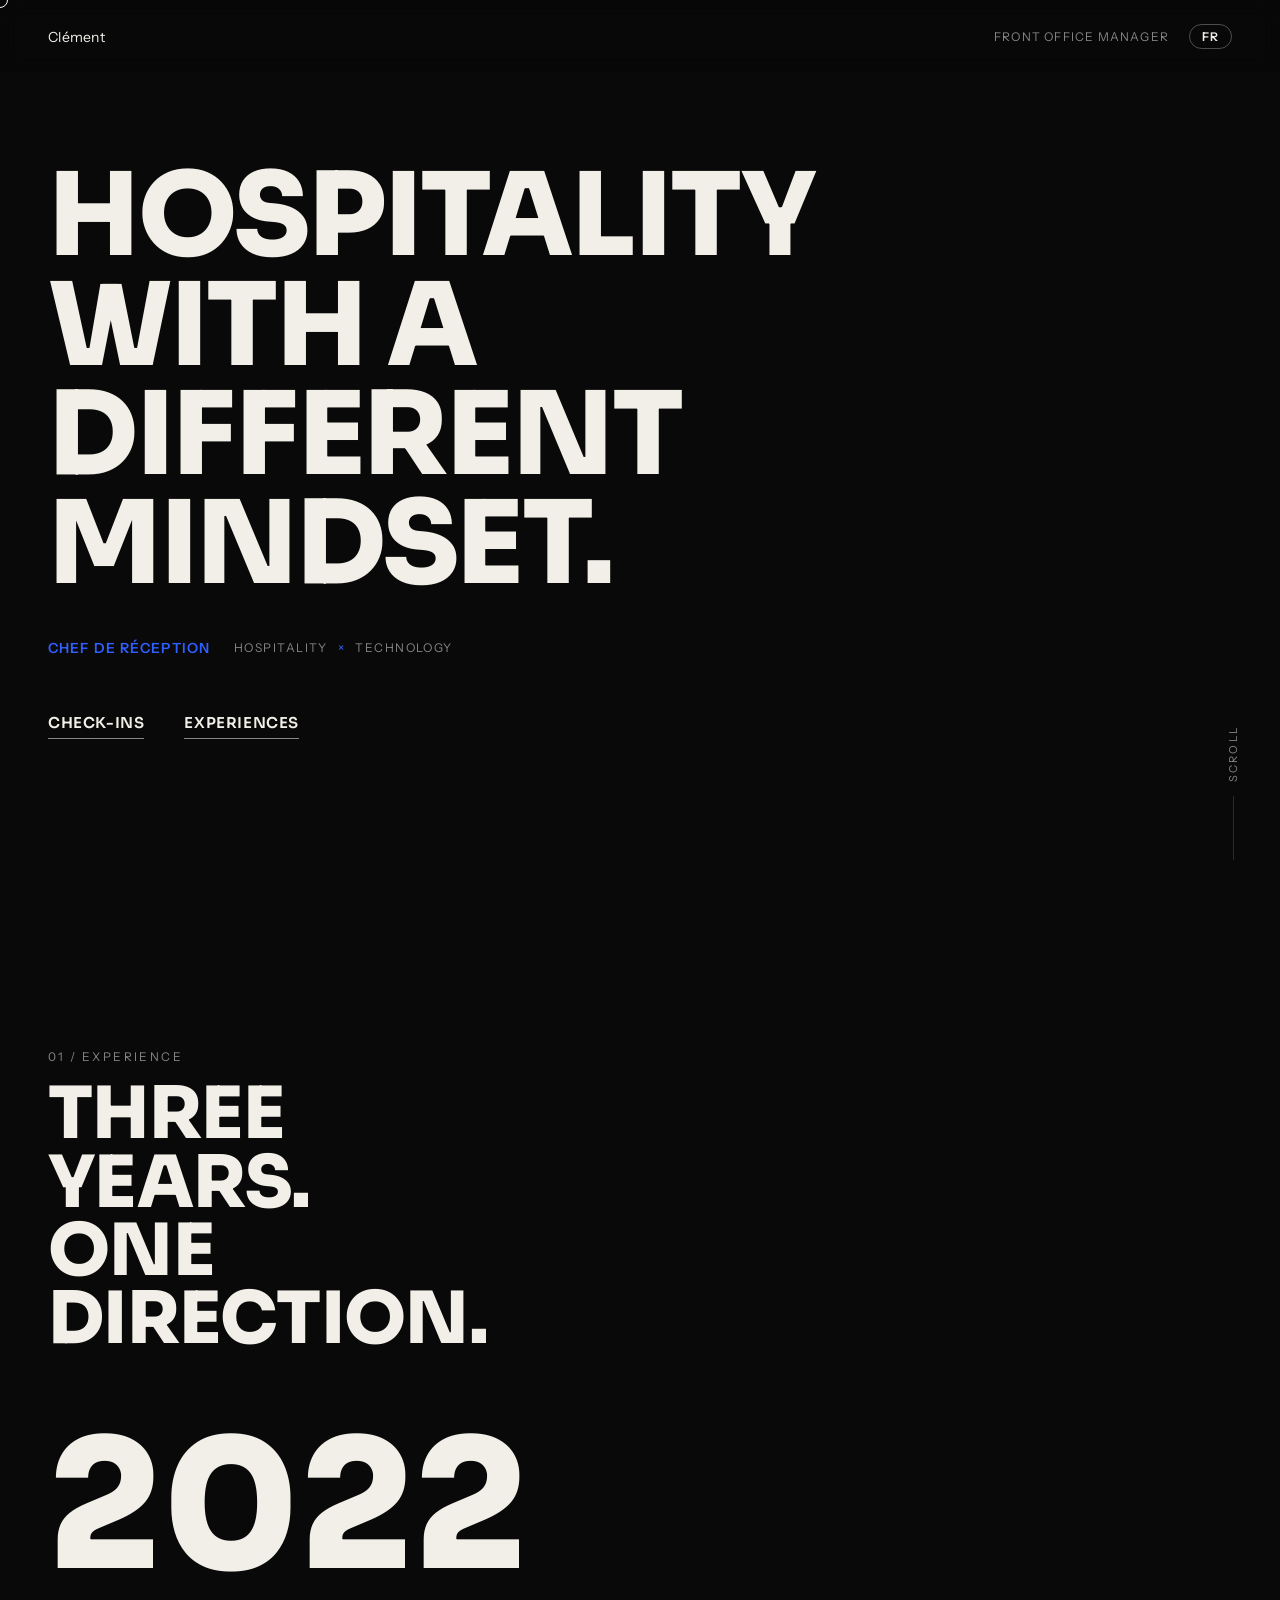
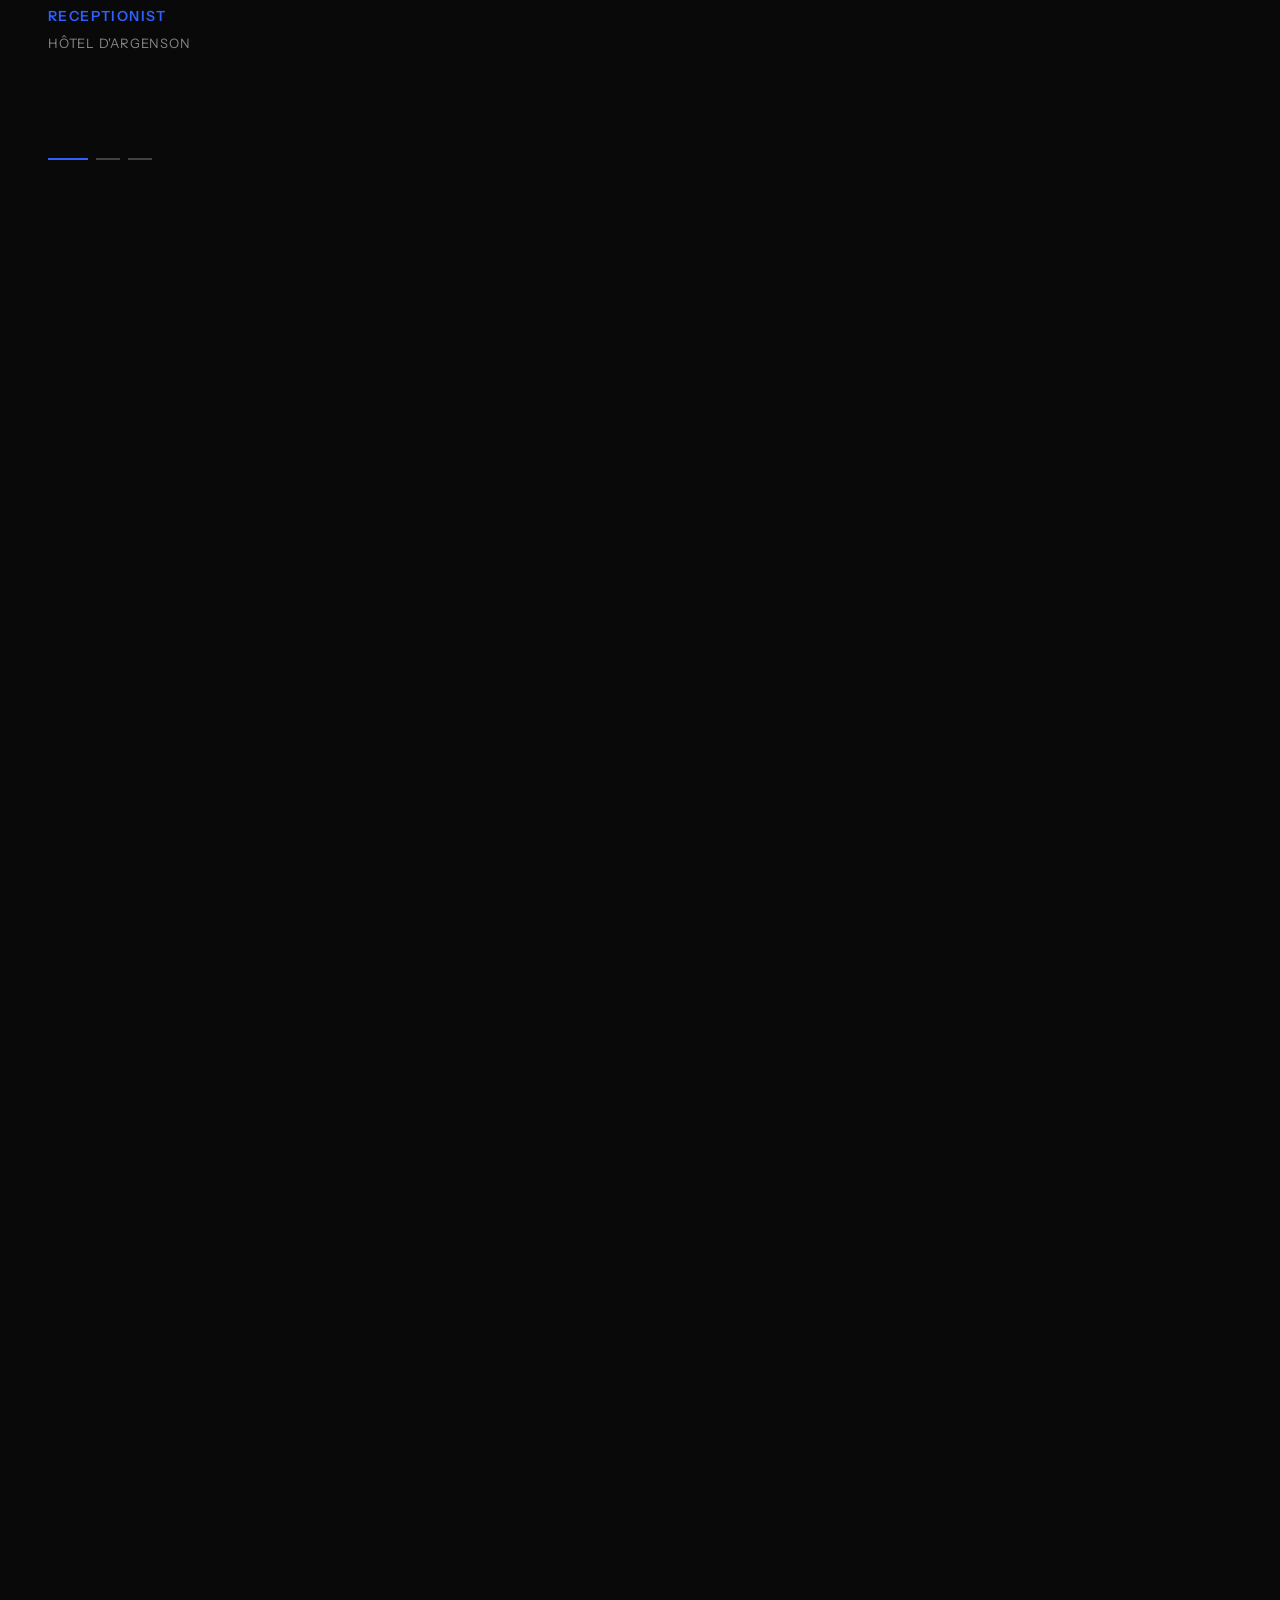
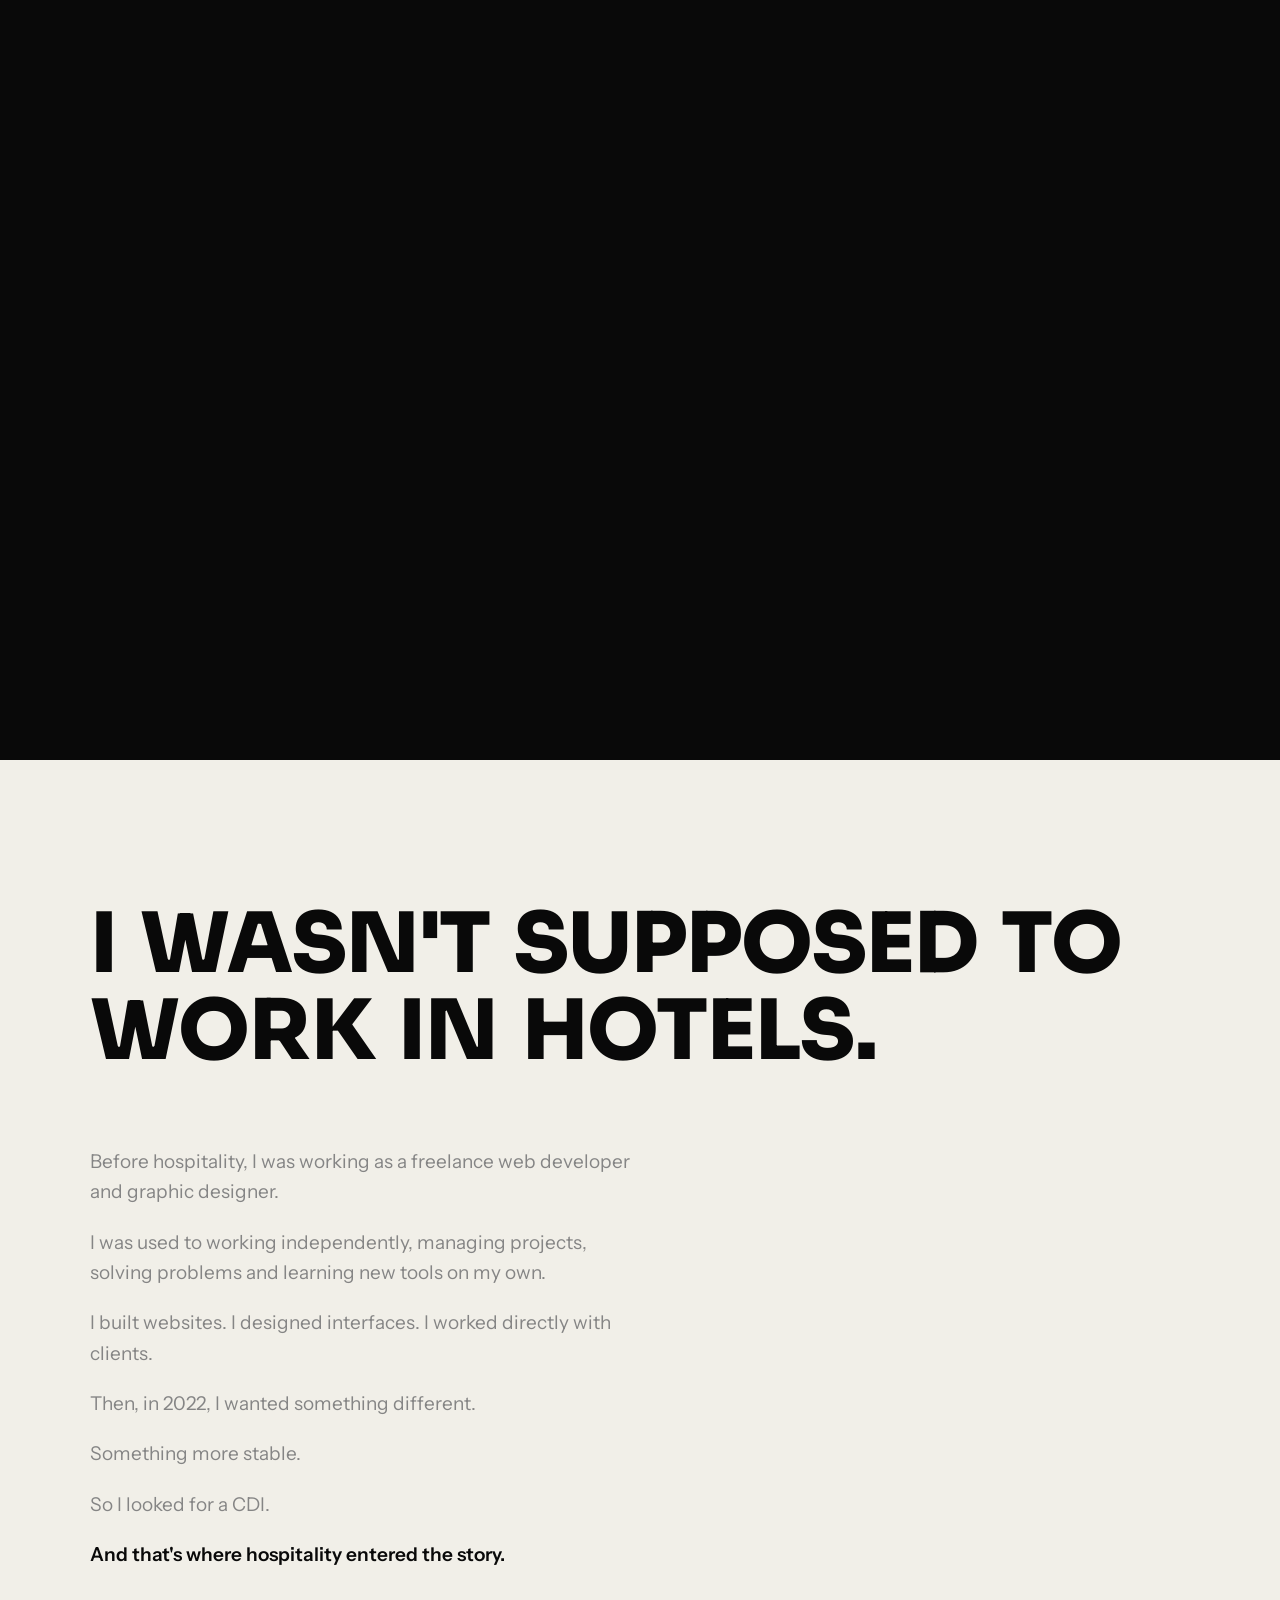
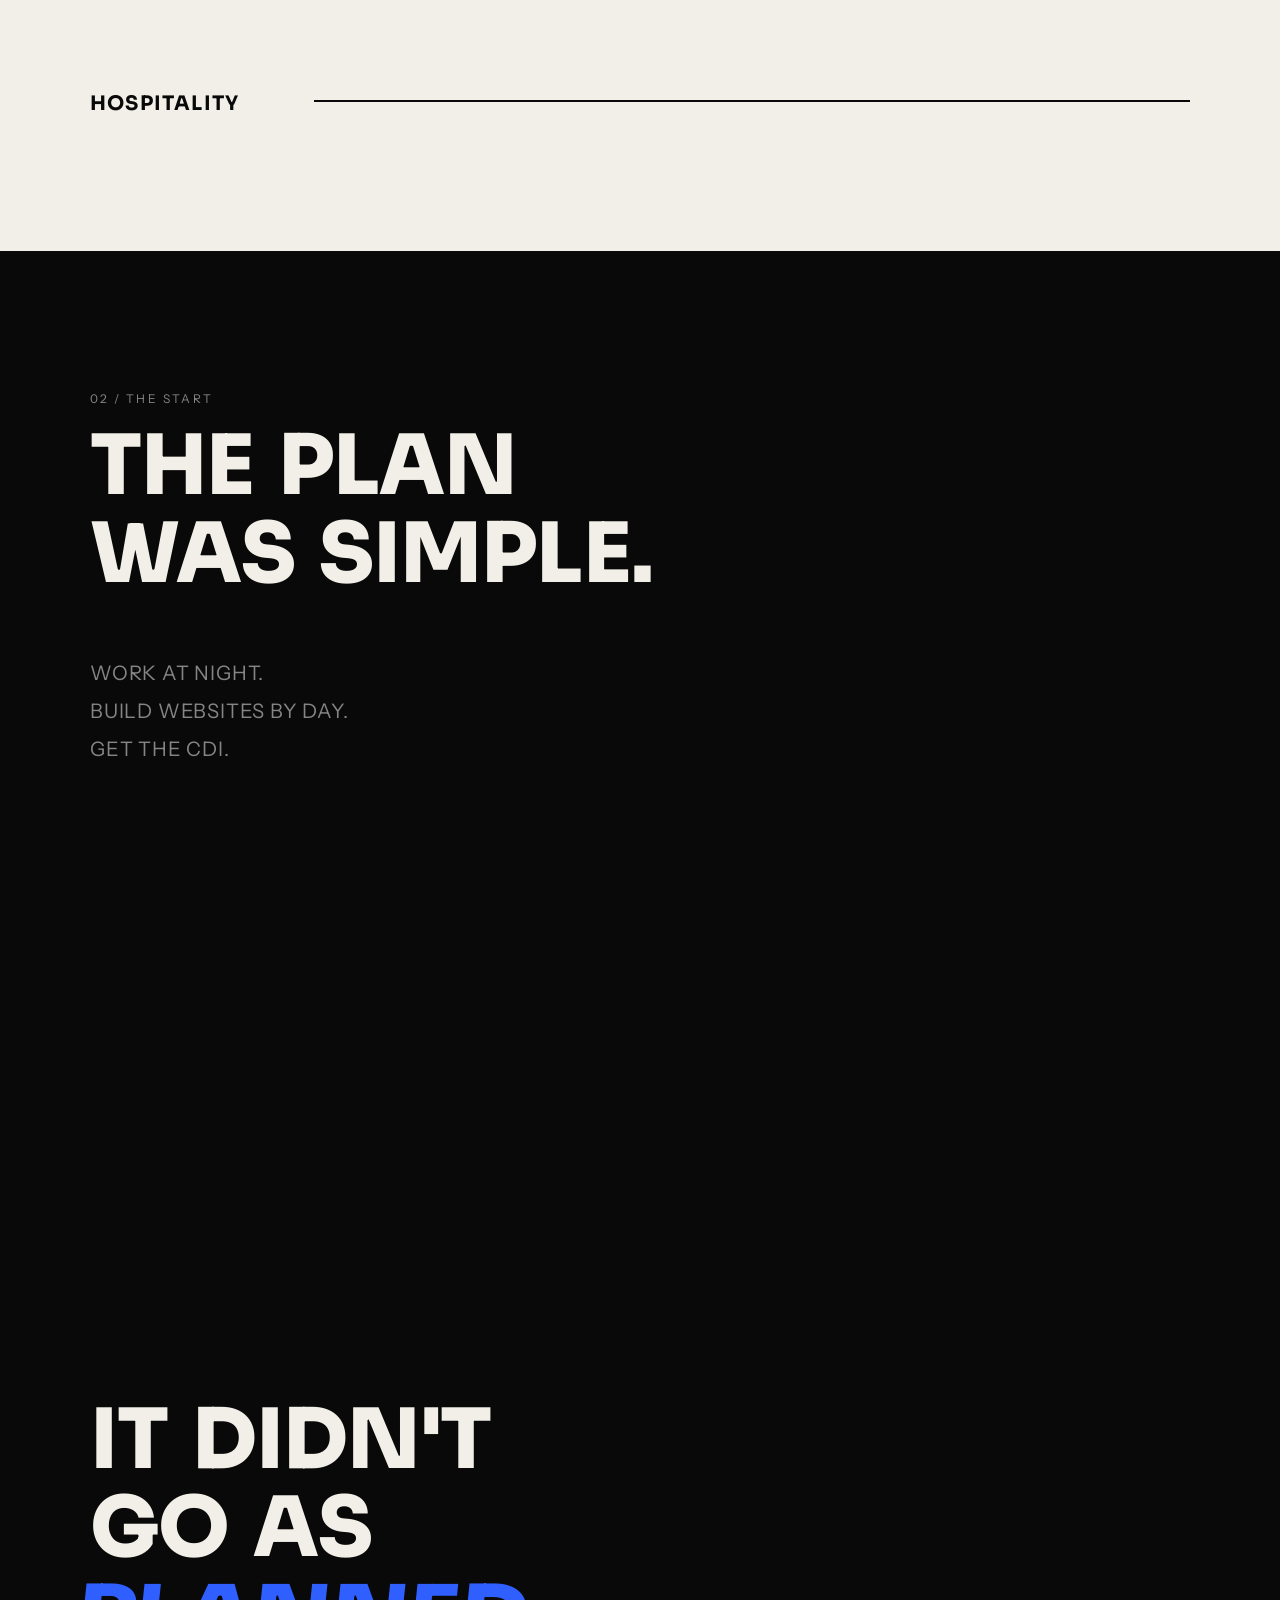
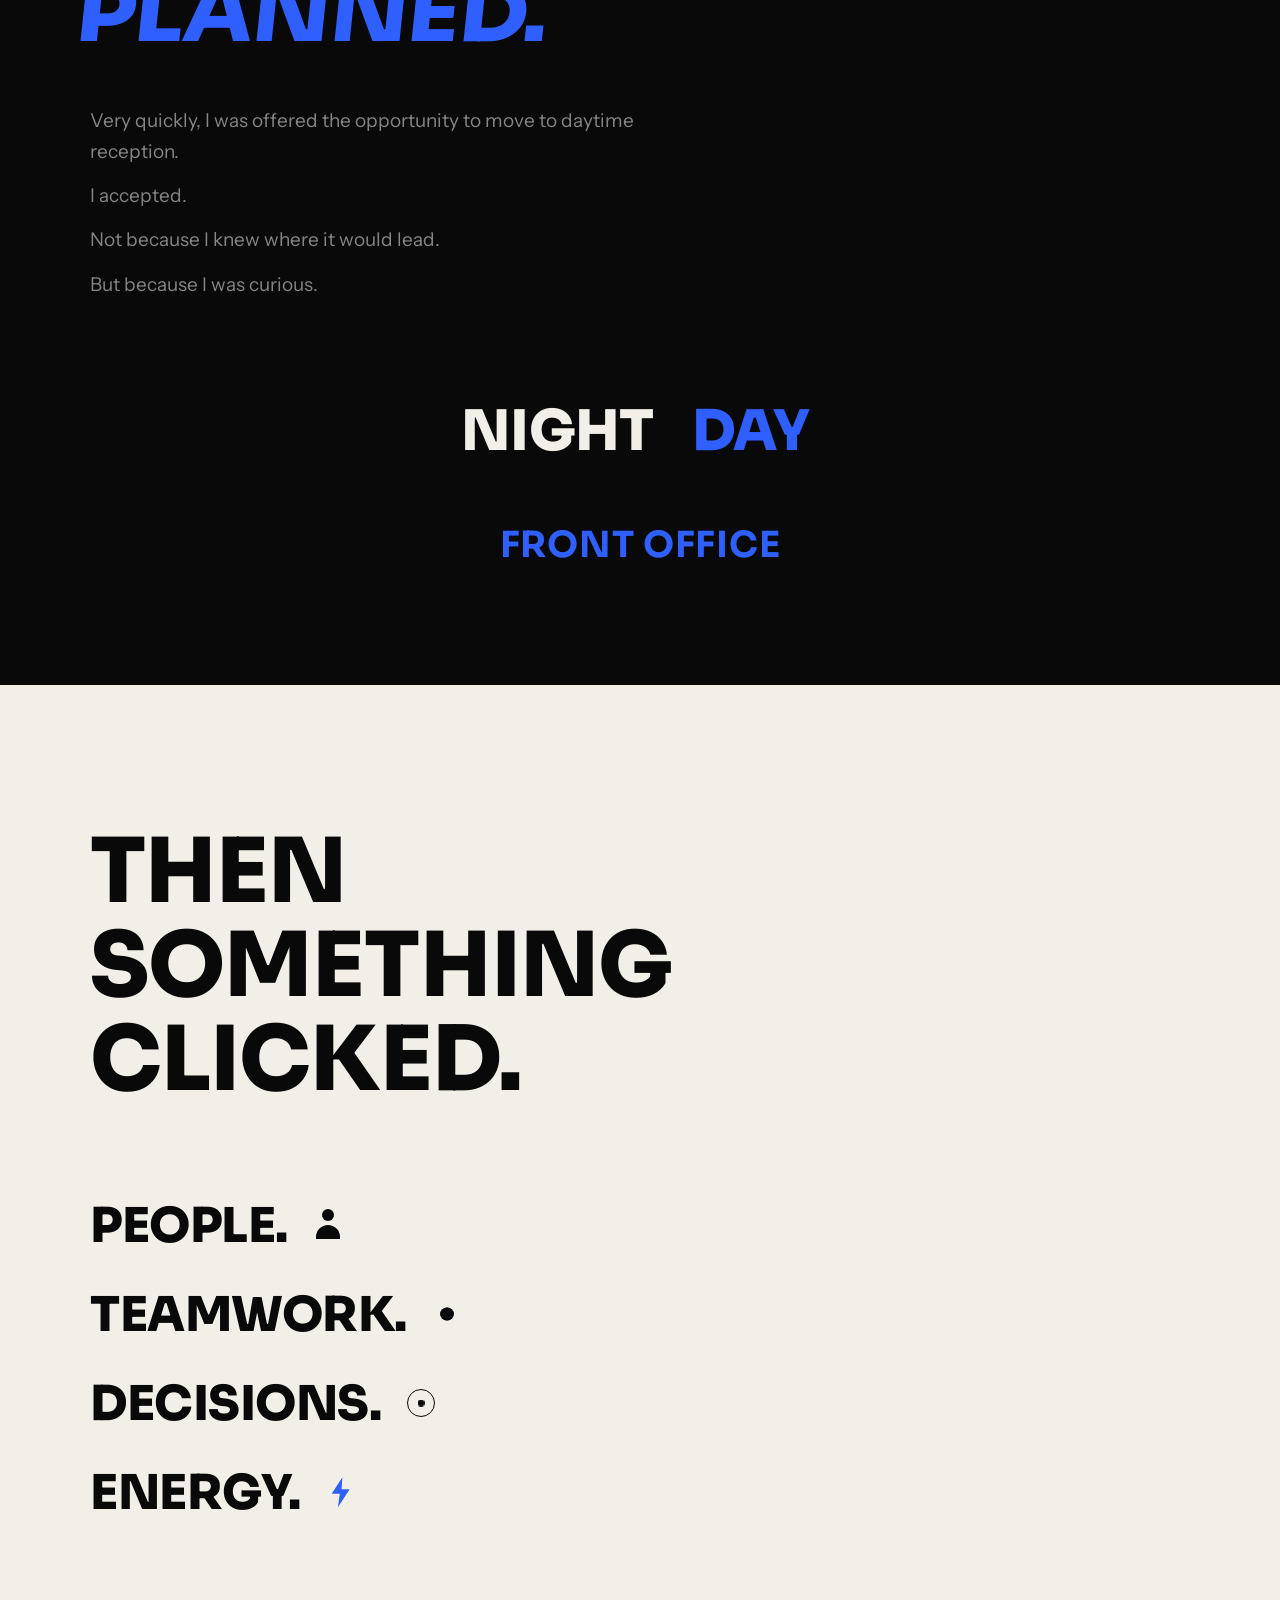
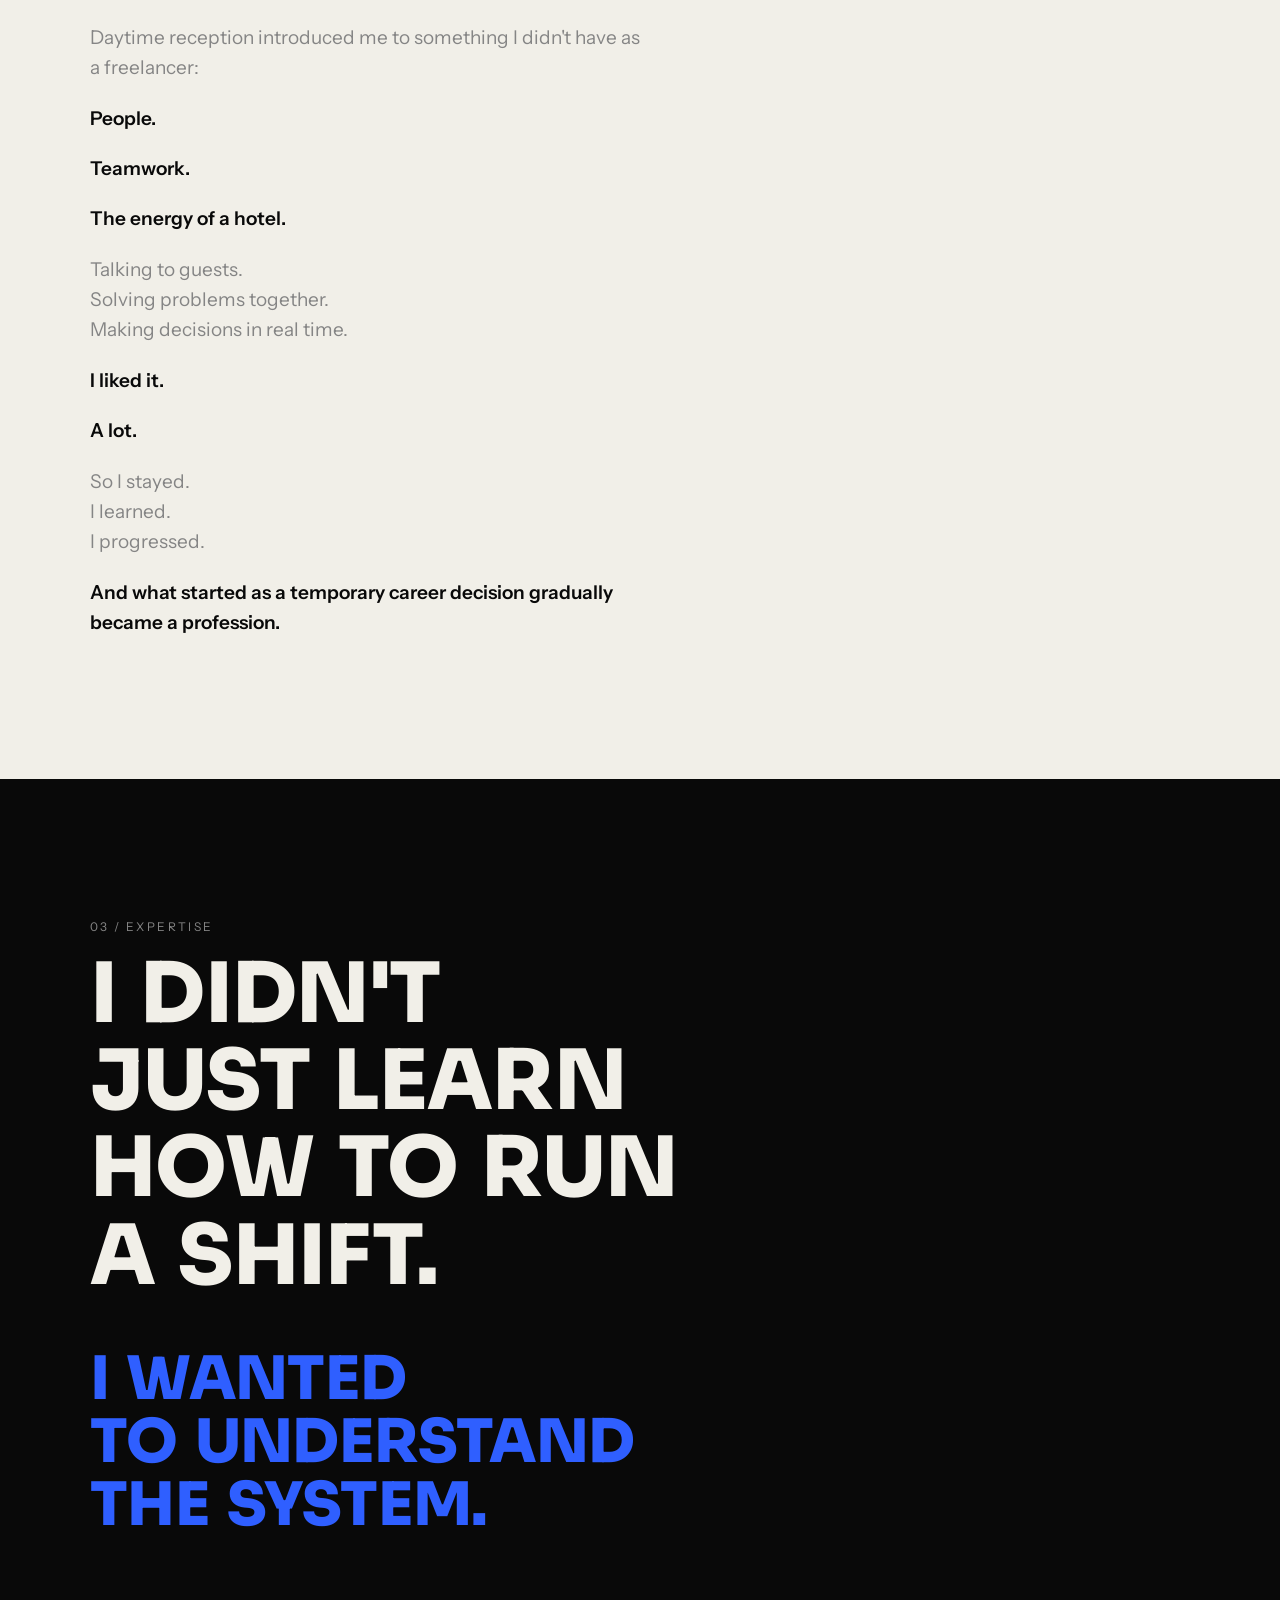
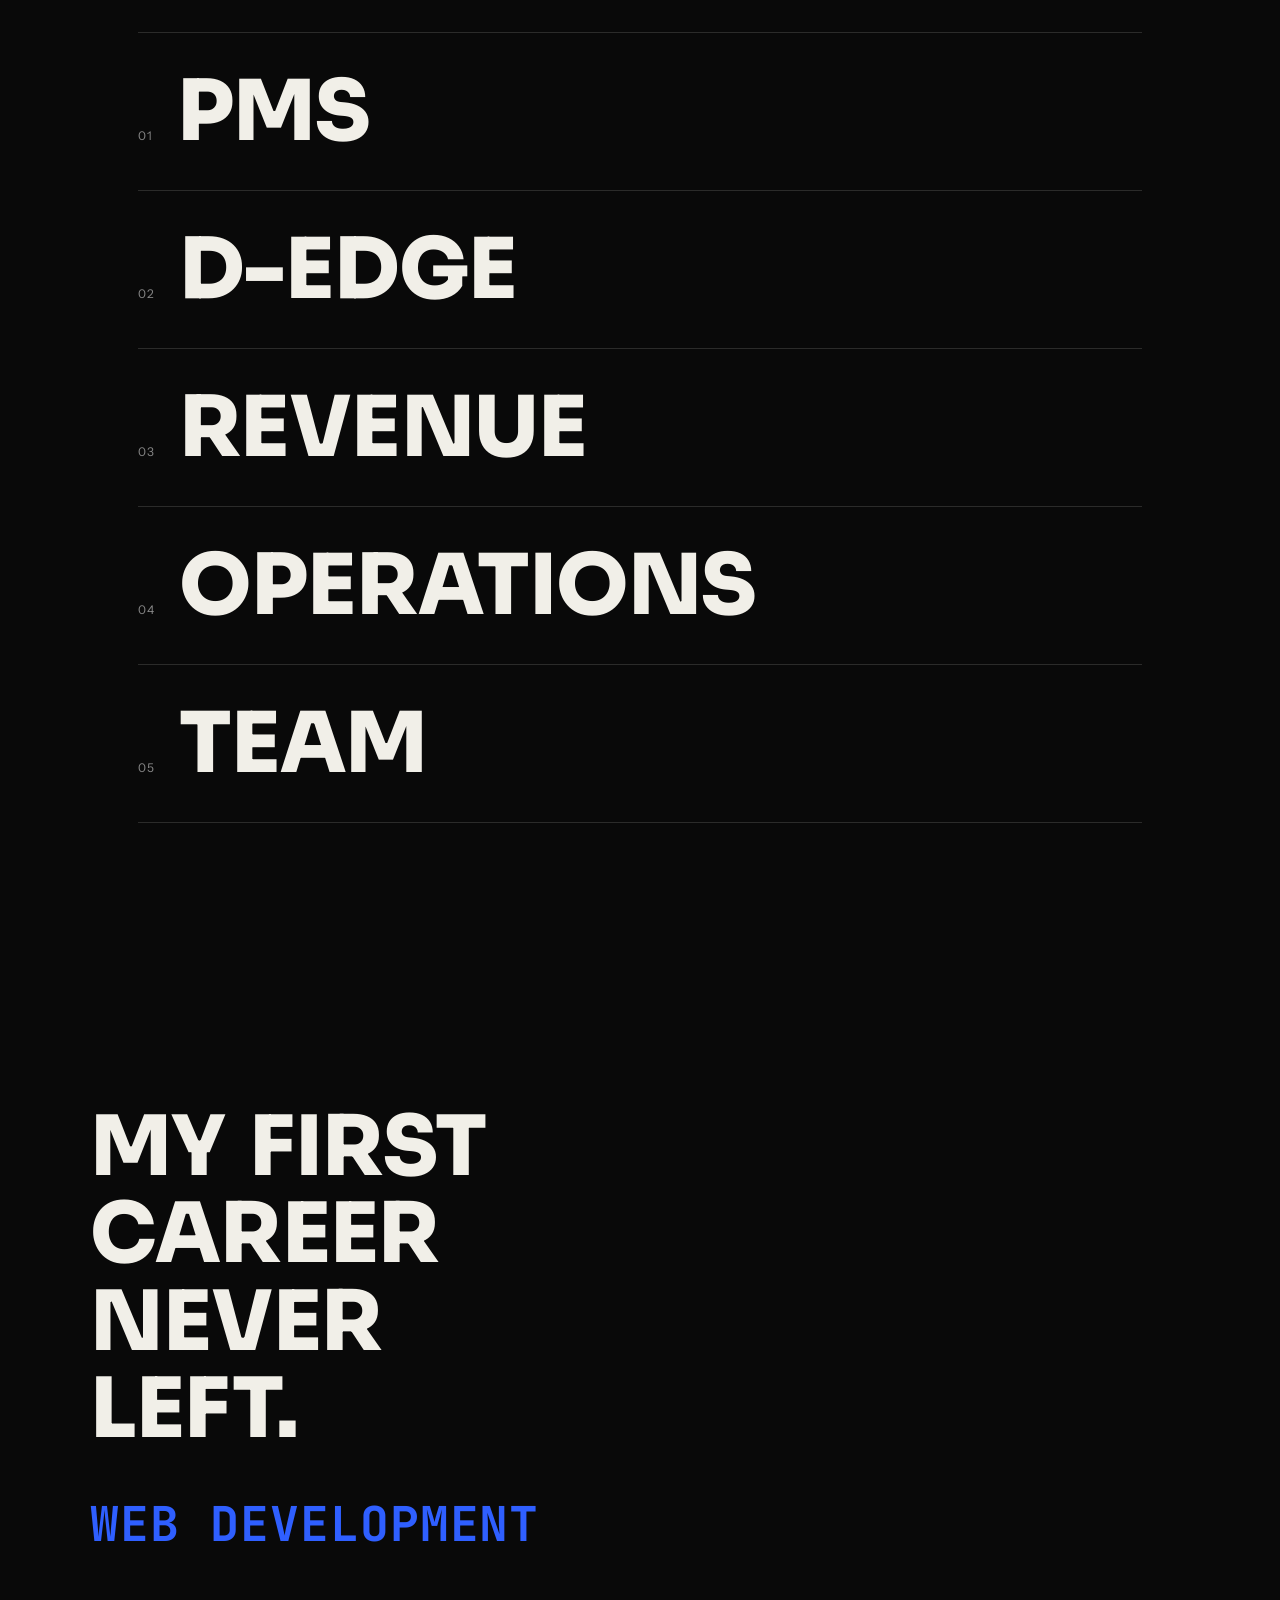
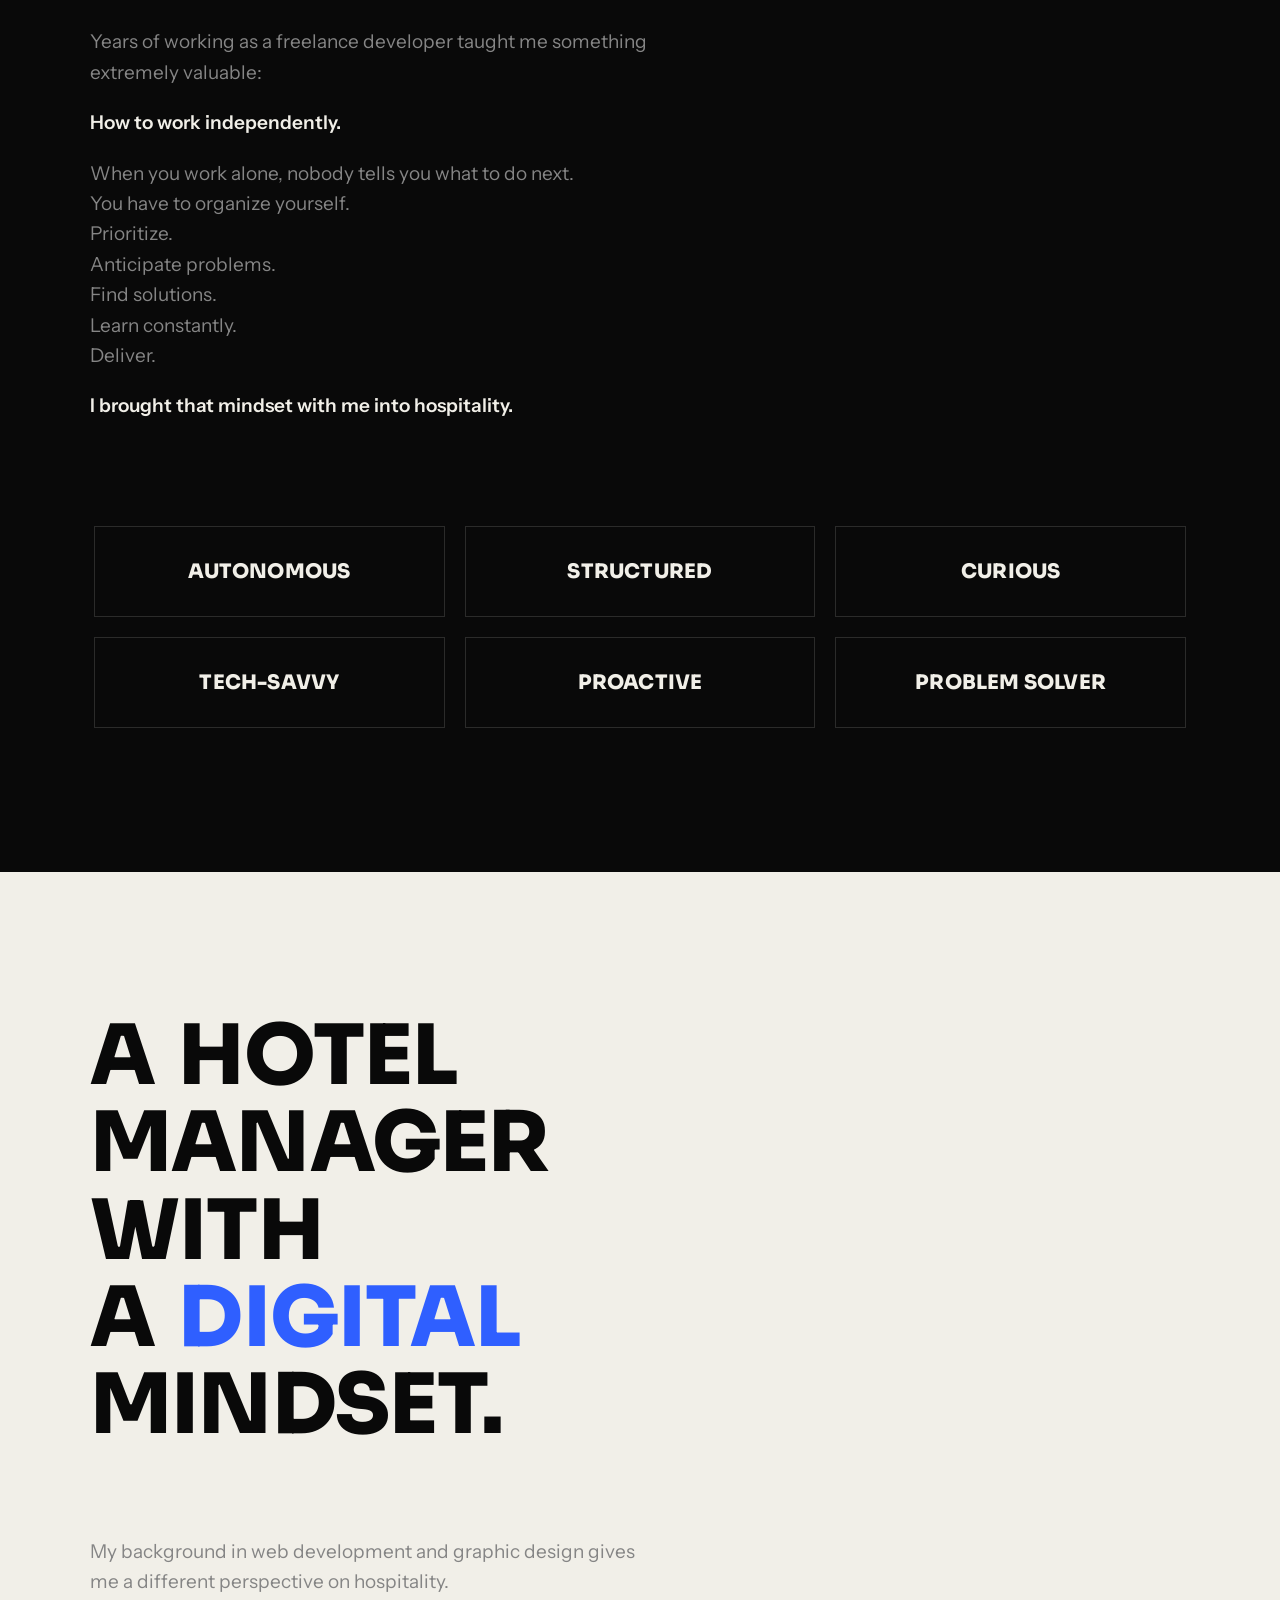
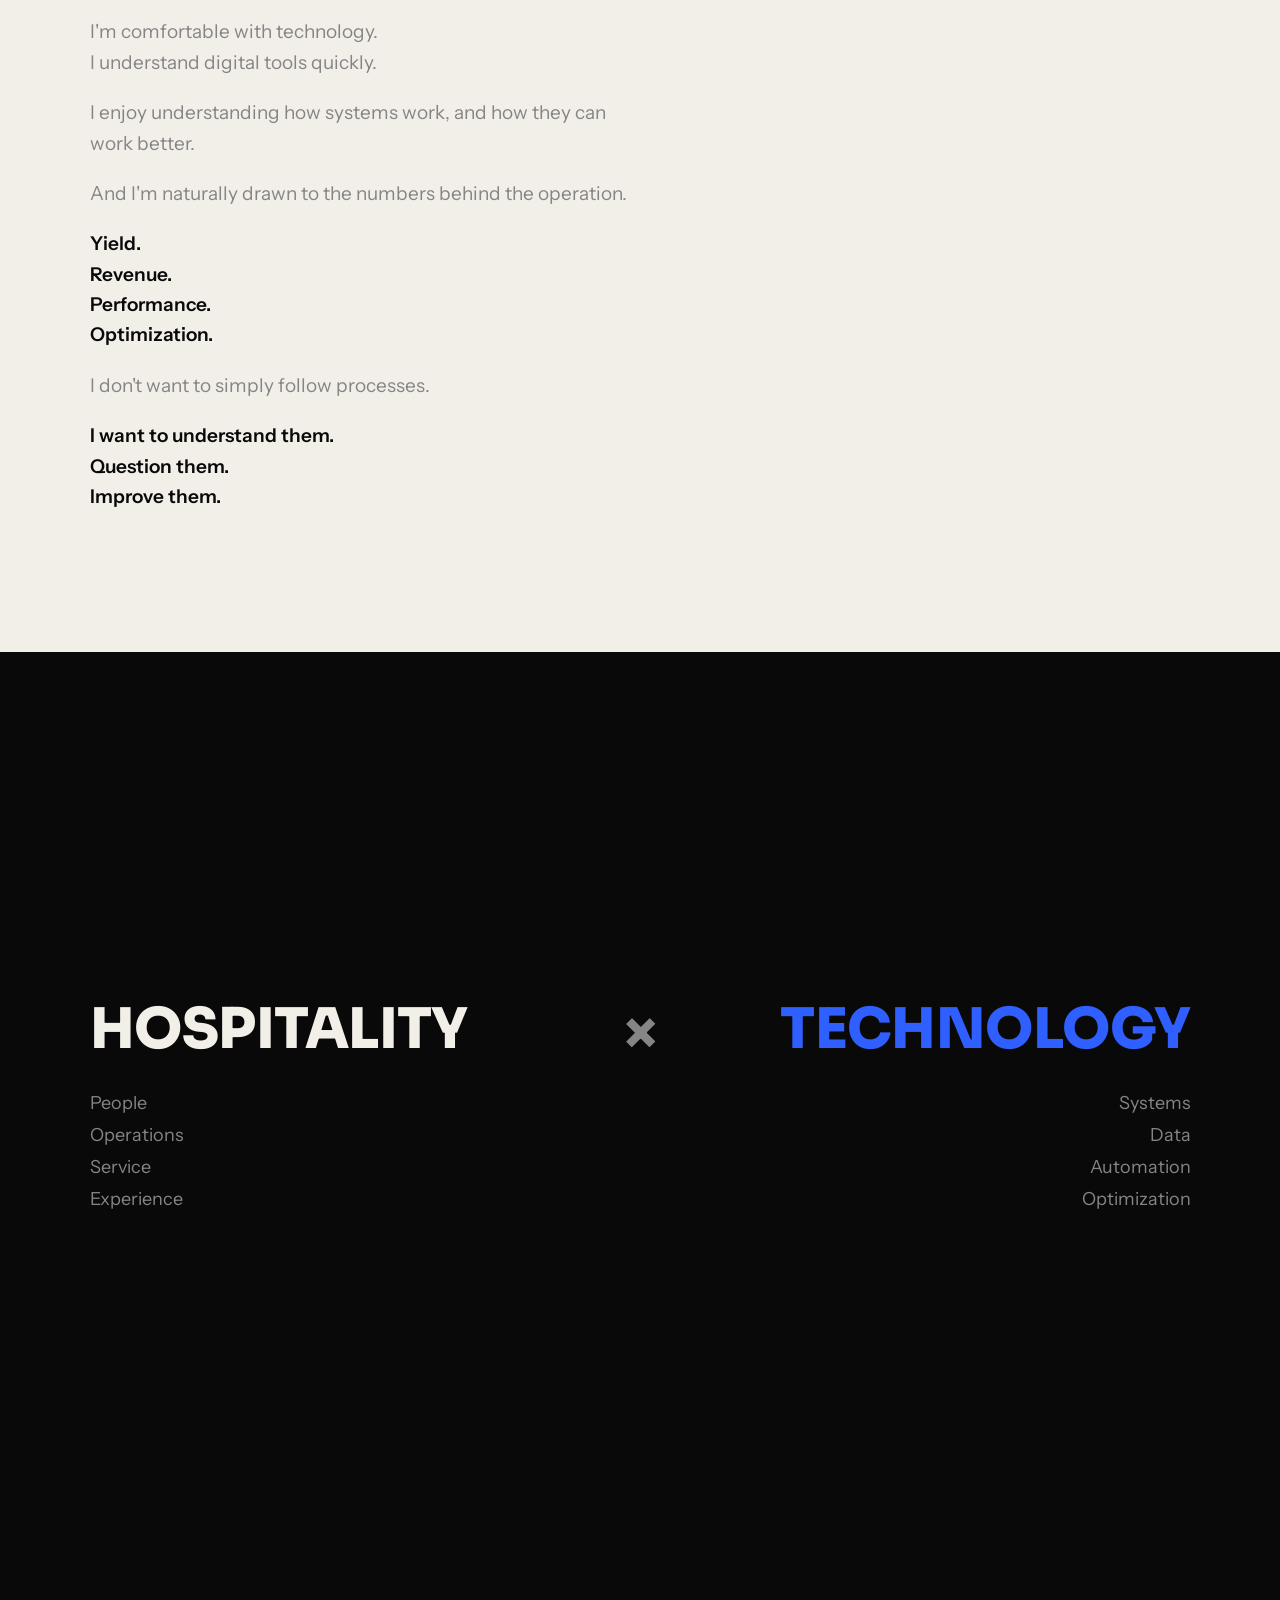
==== commit 05f6e604: "Add files via upload" ====
--- a/index.html
+++ b/index.html
@@ -3,10 +3,10 @@
 <head>
 <meta charset="UTF-8" />
 <meta name="viewport" content="width=device-width, initial-scale=1.0" />
-<title>Clément — Front Office Manager</title>
+<title>Clément | Front Office Manager</title>
 <link rel="preconnect" href="https://fonts.googleapis.com" />
 <link rel="preconnect" href="https://fonts.gstatic.com" crossorigin />
-<link href="https://fonts.googleapis.com/css2?family=Sora:wght@300;400;600;700;800&family=Instrument+Sans:ital,wght@0,400;0,500;0,600;1,400&display=swap" rel="stylesheet" />
+<link href="https://fonts.googleapis.com/css2?family=Sora:wght@300;400;600;700;800&family=Instrument+Sans:ital,wght@0,400;0,500;0,600;1,400&family=JetBrains+Mono:wght@500;700&display=swap" rel="stylesheet" />
 <link rel="stylesheet" href="styles.css" />
 </head>
 <body>
@@ -15,7 +15,10 @@
 
 <header class="topbar">
   <span class="topbar-name">Clément</span>
-  <span class="topbar-role">FRONT OFFICE MANAGER</span>
+  <div class="topbar-right">
+    <span class="topbar-role">FRONT OFFICE MANAGER</span>
+    <a href="fr/index.html" class="lang-switch hoverable" data-label="">FR</a>
+  </div>
 </header>
 
 <main class="hero">
@@ -275,7 +278,7 @@
     </h2>
 
     <div class="code-reveal-wrap">
-      <span class="code-reveal" id="codeReveal"></span>
+      <span class="code-reveal" id="codeReveal" data-text="WEB DEVELOPMENT"></span>
     </div>
 
     <div class="difference-body">
@@ -323,7 +326,7 @@
     <div class="hybrid-body">
       <p class="plot-p">My background in web development and graphic design gives me a different perspective on hospitality.</p>
       <p class="plot-p">I'm comfortable with technology.<br />I understand digital tools quickly.</p>
-      <p class="plot-p">I enjoy understanding how systems work — and how they can work better.</p>
+      <p class="plot-p">I enjoy understanding how systems work, and how they can work better.</p>
       <p class="plot-p">And I'm naturally drawn to the numbers behind the operation.</p>
       <p class="plot-p plot-p-strong">Yield.<br />Revenue.<br />Performance.<br />Optimization.</p>
       <p class="plot-p">I don't want to simply follow processes.</p>
@@ -370,20 +373,9 @@
 <section class="always-more-section" id="always-more">
   <div class="always-more-inner">
     <h2 class="plan-headline word-reveal" id="alwaysMoreHeadline">
-      <span class="word">GOOD</span>
-      <span class="break"></span>
-      <span class="word">
-        <span class="enough-wrap" id="enoughWrap">
-          <span class="more-behind" id="moreBehind">MORE</span>
-          <span class="enough-front">ENOUGH</span>
-        </span>
-      </span>
-      <span class="break"></span>
-      <span class="word">ISN'T</span>
-      <span class="break"></span>
-      <span class="word">REALLY</span>
-      <span class="break"></span>
-      <span class="word">MY THING.</span>
+      <span class="word">ALWAYS</span> <span class="word">LEARNING.</span>
+      <span class="break"></span>
+      <span class="word">ALWAYS</span> <span class="word">BUILDING.</span>
     </h2>
 
     <div class="loop-list">
@@ -460,6 +452,45 @@
   </div>
 </section>
 
+<section class="targeting-section" id="targeting">
+  <div class="targeting-inner">
+    <span class="eyebrow reveal-fade-io">TARGET</span>
+
+    <h2 class="plan-headline word-reveal" id="targetingHeadline">
+      <span class="word">HÔTEL</span> <span class="word">BALMORAL</span>
+      <span class="break"></span>
+      <span class="word">PARIS.</span>
+    </h2>
+
+    <p class="plot-p targeting-role">Front Office Manager, the role I'm targeting.</p>
+    <p class="plot-p targeting-intro">I looked into what makes this house different, and where I could make a difference.</p>
+
+    <div class="targeting-columns">
+      <div class="targeting-col reveal-fade-io">
+        <span class="targeting-col-title">WHAT I SEE</span>
+        <ul class="targeting-list">
+          <li>A family house, not a chain, run by Francine &amp; François Dapremont for over 10 years.</li>
+          <li>Discreet luxury in a 19th-century Haussmannian building, 100m from the Arc de Triomphe.</li>
+          <li>50 rooms, 6 suites, 2 prestige apartments: small enough that every guest is known by name.</li>
+          <li>Clef Verte certified: sustainability is already part of the identity, not a marketing line.</li>
+          <li>Breakfast offered on direct booking: a house already fighting to stay independent of the OTAs.</li>
+        </ul>
+      </div>
+
+      <div class="targeting-col reveal-fade-io">
+        <span class="targeting-col-title accent-word">WHAT I BRING</span>
+        <ul class="targeting-list">
+          <li>Front Office management experience, ready to run the desk from day one, not learn it on the job.</li>
+          <li>Familiar with D-EDGE and distribution, useful for a house that relies on direct bookings.</li>
+          <li>A working understanding of Revenue and PMS, beyond just managing check-ins.</li>
+          <li>Autonomy and structure built as a freelancer, suited to a house where everyone wears more than one hat.</li>
+          <li>Hospitality with a technology mindset, modernizing the operation without losing the maison feel.</li>
+        </ul>
+      </div>
+    </div>
+  </div>
+</section>
+
 <section class="final-section" id="final">
   <div class="final-inner">
     <h2 class="plan-headline word-reveal final-line" id="finalA">
@@ -487,11 +518,9 @@
 
   <div class="final-inner">
     <h2 class="plan-headline word-reveal final-big" id="finalD">
-      <span class="word">AND</span> <span class="word">I'M</span>
-      <span class="break"></span>
-      <span class="word">NOT</span> <span class="word">DONE</span>
-      <span class="break"></span>
-      <span class="word"><span class="accent-word">YET.</span></span>
+      <span class="word">WHAT'S</span>
+      <span class="break"></span>
+      <span class="word"><span class="accent-word">NEXT?</span></span>
     </h2>
 
     <div class="final-cta-wrap reveal-fade-io">
--- a/styles.css
+++ b/styles.css
@@ -114,6 +114,31 @@
   color: var(--steel);
 }
 
+.topbar-right {
+  display: flex;
+  align-items: center;
+  gap: 20px;
+}
+
+.lang-switch {
+  font-family: var(--font-text);
+  font-size: 12px;
+  font-weight: 600;
+  letter-spacing: 0.08em;
+  color: var(--bone);
+  border: 1px solid rgba(241, 239, 232, 0.3);
+  border-radius: 999px;
+  padding: 4px 12px;
+  cursor: none;
+  transition: color 0.25s ease, border-color 0.25s ease, background 0.25s ease;
+}
+
+.lang-switch:hover {
+  color: var(--void);
+  background: var(--acid);
+  border-color: var(--acid);
+}
+
 /* ---------- hero ---------- */
 .hero {
   min-height: 100svh;
@@ -1066,7 +1091,7 @@
 
 .code-reveal {
   display: inline-block;
-  font-family: "Courier New", ui-monospace, monospace;
+  font-family: "JetBrains Mono", ui-monospace, monospace;
   font-weight: 700;
   font-size: clamp(22px, 4.2vw, 48px);
   letter-spacing: 0.02em;
@@ -1279,42 +1304,6 @@
   margin: 0 auto;
 }
 
-.enough-wrap {
-  position: relative;
-  display: inline-block;
-}
-
-.more-behind {
-  position: absolute;
-  left: 50%;
-  top: 50%;
-  transform: translate(-50%, -50%) scale(0.6);
-  color: var(--acid);
-  opacity: 0;
-  z-index: 0;
-  white-space: nowrap;
-  transition: opacity 0.9s ease, transform 0.9s cubic-bezier(0.34, 1.56, 0.64, 1);
-}
-
-.enough-front {
-  position: relative;
-  z-index: 1;
-  display: inline-block;
-  transition: transform 0.9s cubic-bezier(0.16, 1, 0.3, 1),
-    opacity 0.7s ease, letter-spacing 0.9s ease;
-}
-
-.enough-wrap.play .more-behind {
-  opacity: 1;
-  transform: translate(-50%, -50%) scale(1.7);
-}
-
-.enough-wrap.play .enough-front {
-  transform: scale(0.55) skewX(-4deg);
-  opacity: 0.35;
-  letter-spacing: -0.02em;
-}
-
 .loop-list {
   margin-top: 120px;
   display: flex;
@@ -1432,6 +1421,64 @@
 .duo-row.in-view .duo-text .letter {
   opacity: 1;
   transform: translateY(0);
+}
+
+/* ---------- targeting: application-specific pitch ---------- */
+.targeting-section {
+  background: var(--bone);
+  color: var(--void);
+  padding: 140px 48px;
+}
+
+.targeting-inner {
+  max-width: 1100px;
+  margin: 0 auto;
+}
+
+.targeting-role {
+  margin-top: 24px;
+  font-weight: 600;
+  color: var(--void);
+}
+
+.targeting-intro {
+  margin-top: 12px;
+  max-width: 480px;
+}
+
+.targeting-columns {
+  margin-top: 88px;
+  display: grid;
+  grid-template-columns: 1fr 1fr;
+  gap: 64px;
+}
+
+.targeting-columns .targeting-col:nth-child(2) {
+  transition-delay: 0.15s;
+}
+
+.targeting-col-title {
+  display: block;
+  font-family: var(--font-title);
+  font-weight: 800;
+  font-size: clamp(20px, 3vw, 30px);
+  text-transform: uppercase;
+  letter-spacing: -0.01em;
+  margin-bottom: 24px;
+}
+
+.targeting-list {
+  list-style: none;
+  display: flex;
+  flex-direction: column;
+  gap: 16px;
+}
+
+.targeting-list li {
+  font-family: var(--font-text);
+  font-size: clamp(14px, 1.5vw, 17px);
+  line-height: 1.55;
+  color: var(--steel);
 }
 
 /* ---------- final (section 12) ---------- */
@@ -1510,4 +1557,6 @@
   .loop-arrow { max-width: 80px; }
   .positioning-section { padding: 120px 24px; }
   .final-section { padding: 100px 24px 120px; }
-}
+  .targeting-section { padding: 100px 24px; }
+  .targeting-columns { grid-template-columns: 1fr; gap: 48px; }
+}
